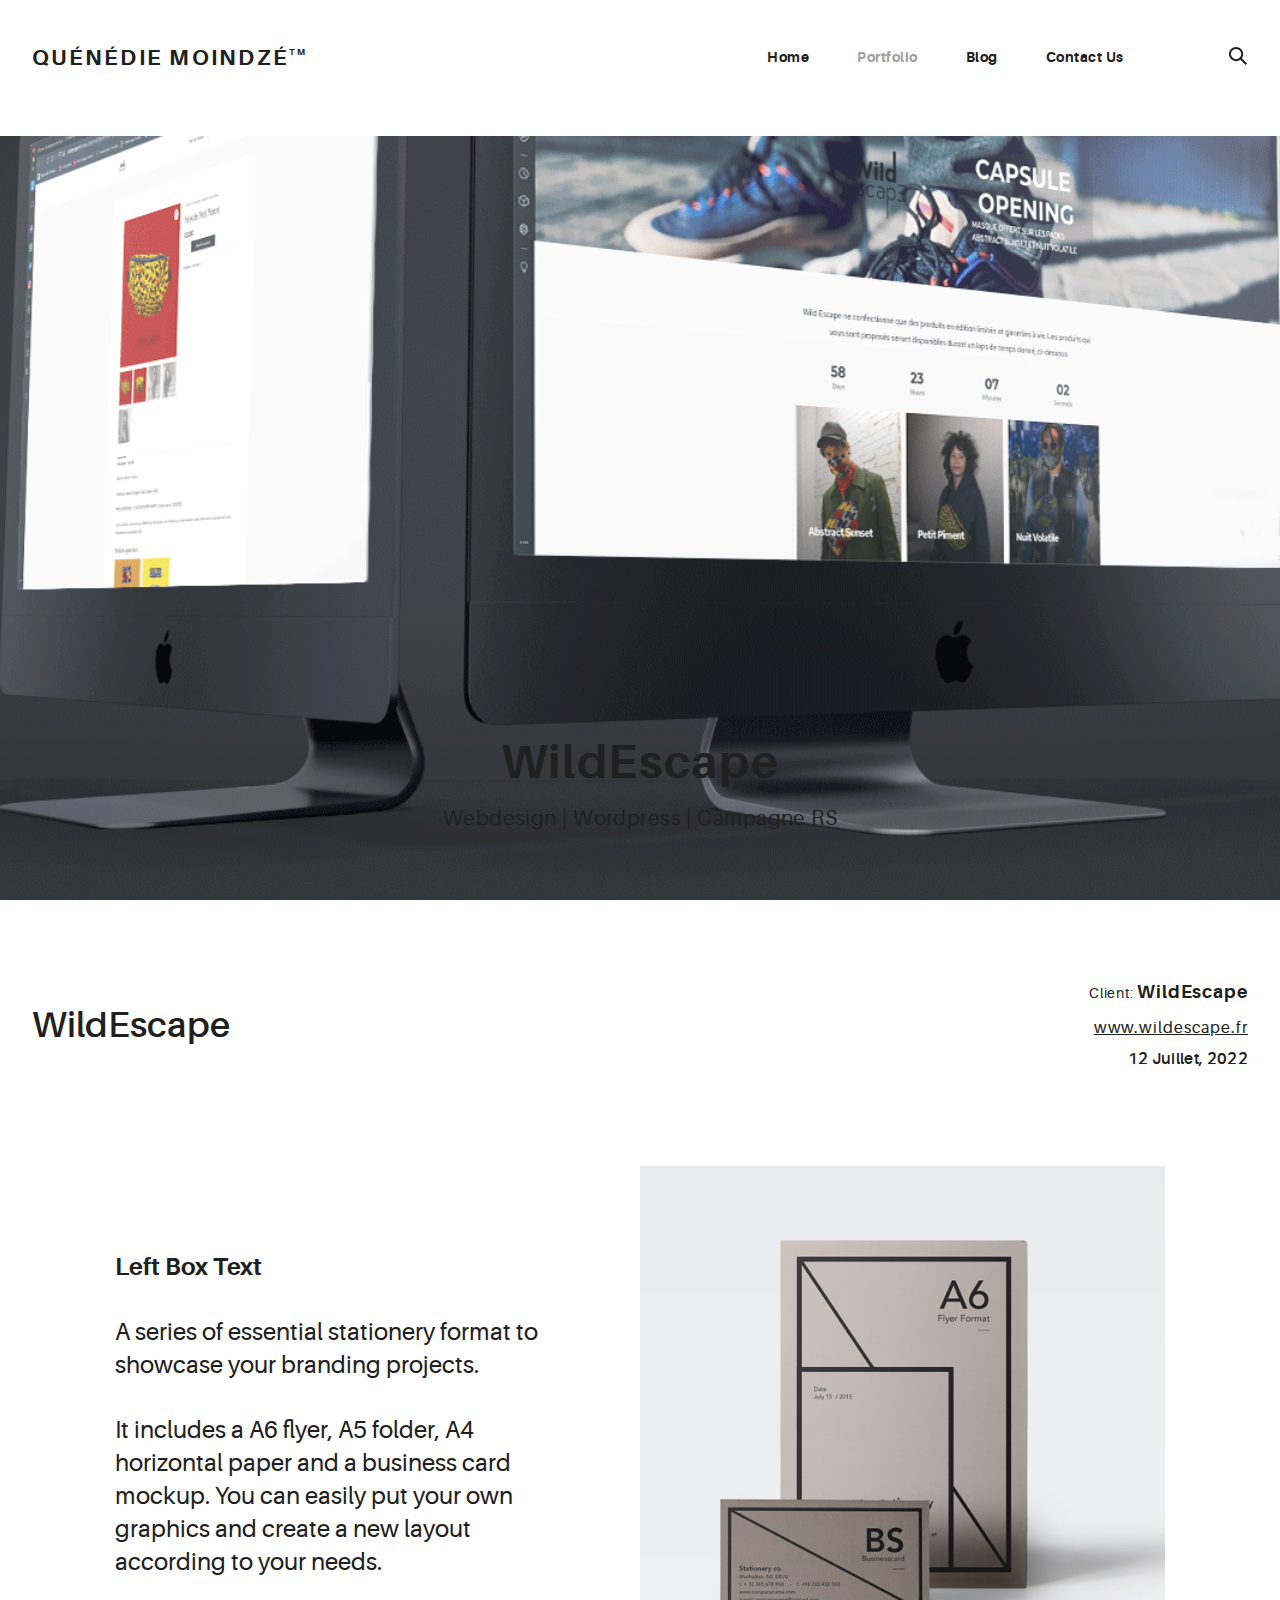
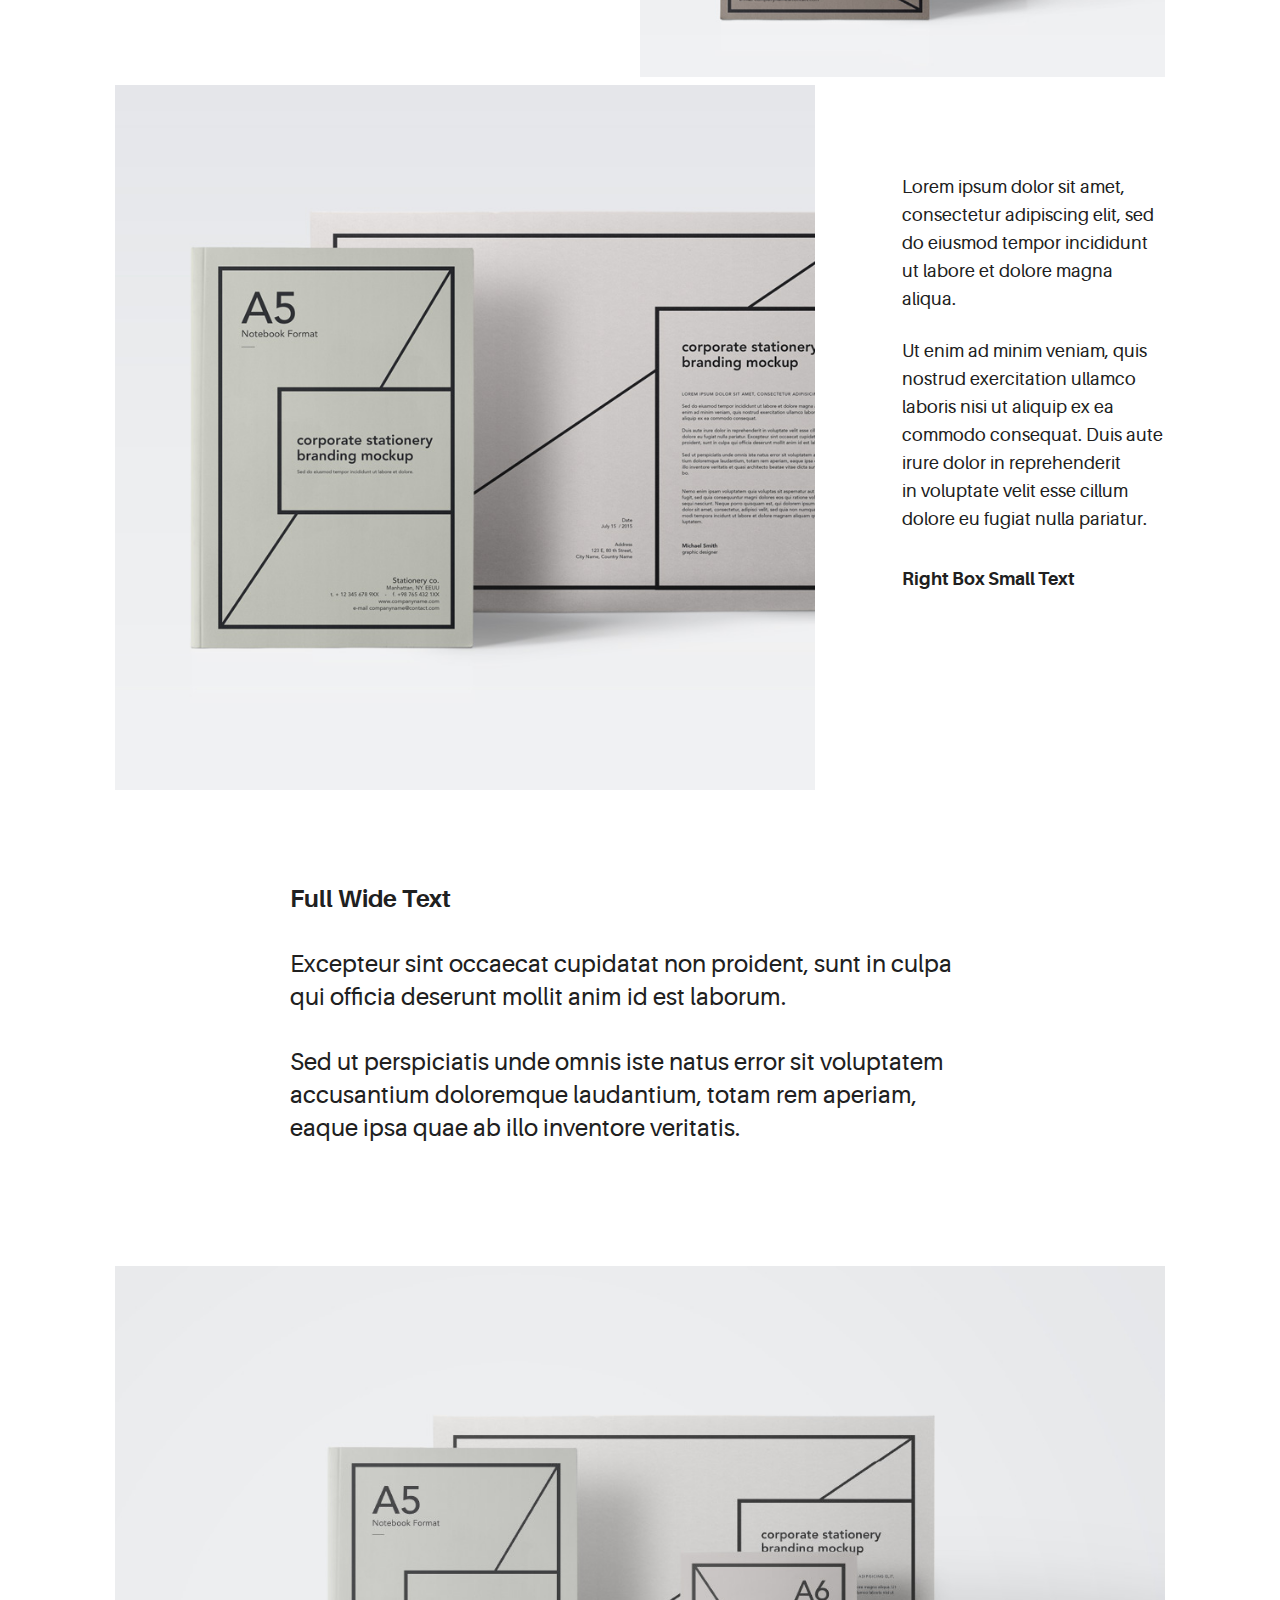
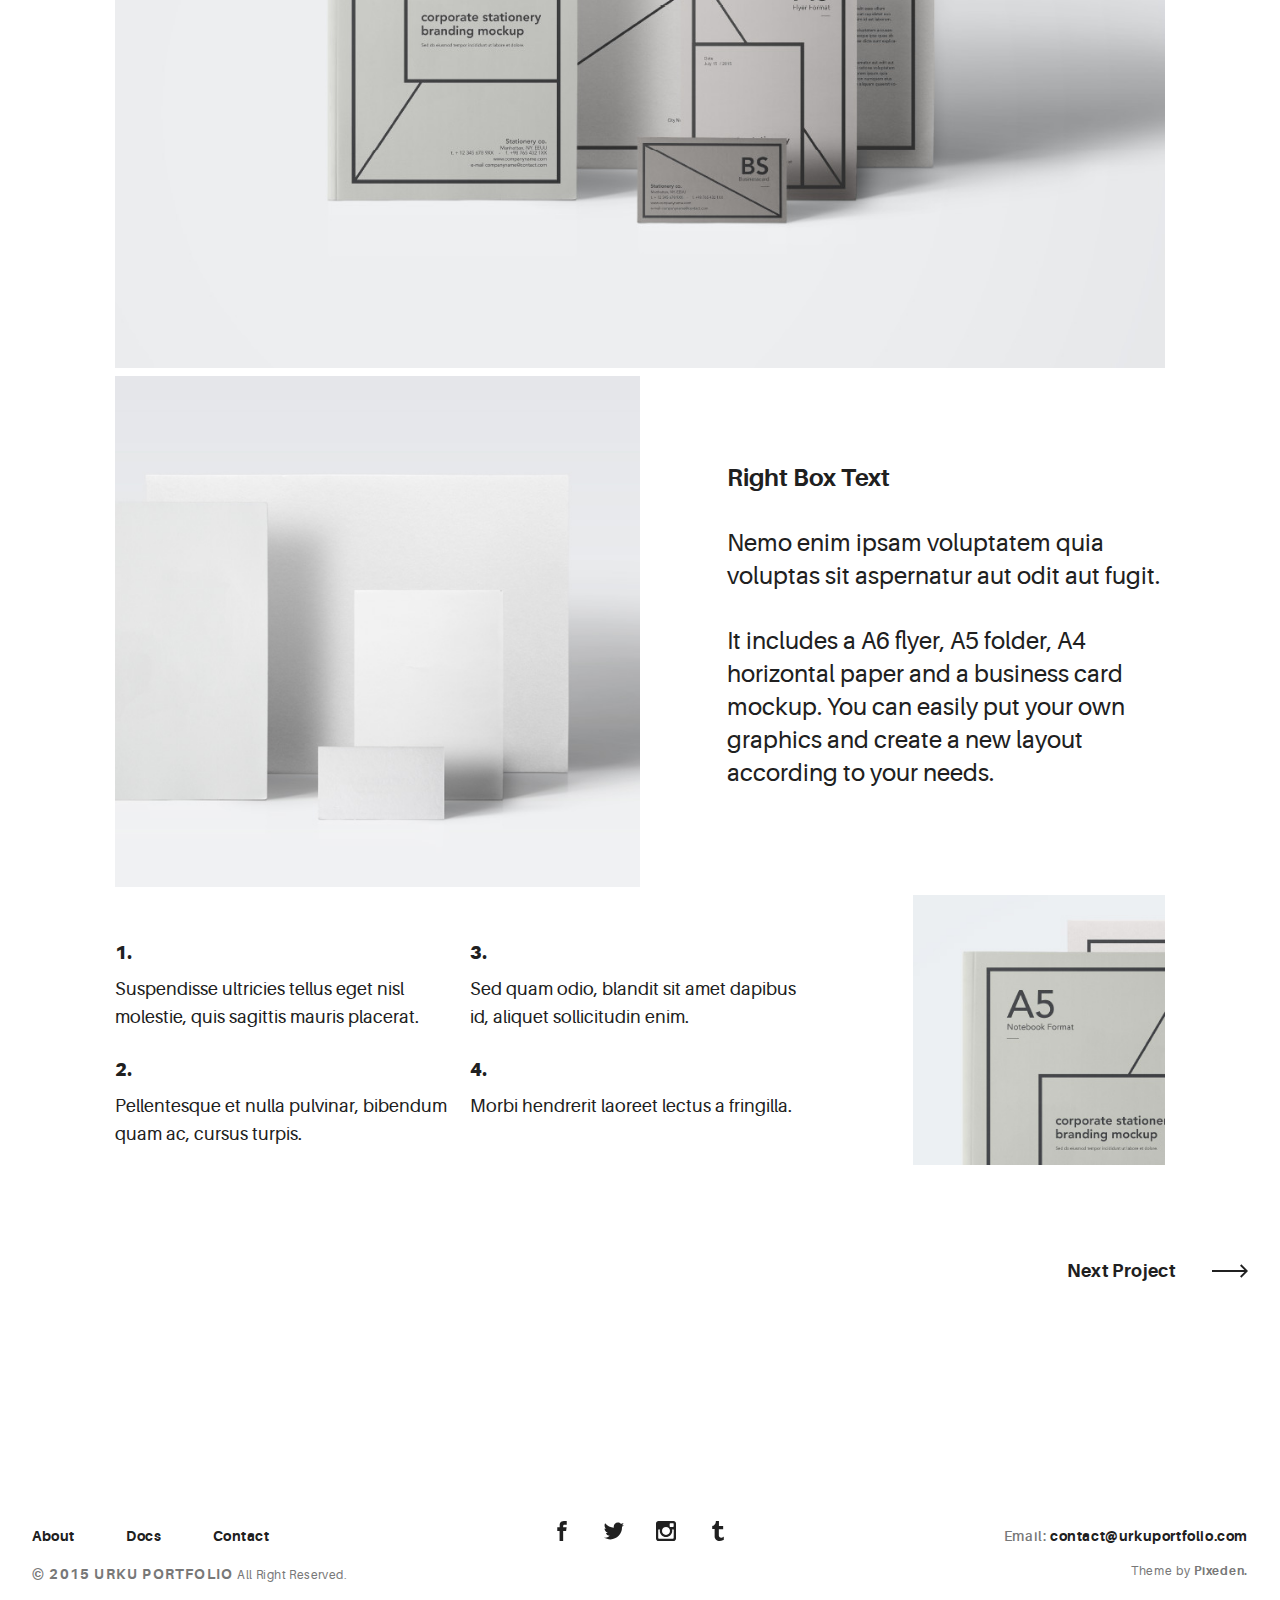
==== wildescape.html @ 0248b10b "chargement des premiers images" ====
<!DOCTYPE html>
<html lang="fr">
  <head>
    <meta name="viewport" content="width=device-width, initial-scale=1.0">
    <meta charset="UTF-8">
    <title>Quénédie Moindzé : Wildescape</title>
    <link rel="icon" type="image/svg+xml" href="assets/img/urku-ico.svg">
    <link rel="stylesheet" href="assets/css/aurora-pack.min.css">
    <link rel="stylesheet" href="assets/css/aurora-theme-base.min.css">
    <link rel="stylesheet" href="assets/css/urku.css">
  </head>
  <body class="top-fixed">
    <header class="ae-container-fluid ae-container-fluid--full rk-header ">
      <input type="checkbox" id="mobile-menu" class="rk-mobile-menu">
      <label for="mobile-menu">
        <svg>
          <use xlink:href="assets/img/symbols.svg#bar"></use>
        </svg>
        <svg>
          <use xlink:href="assets/img/symbols.svg#bar"></use>
        </svg>
        <svg>
          <use xlink:href="assets/img/symbols.svg#bar"></use>
        </svg>
      </label>
      <div class="ae-container-fluid rk-topbar">
        <h1 class="rk-logo"><a href="index.html">Quénédie Moindzé<sup>tm</sup></a></h1>
        <nav class="rk-navigation">
          <ul class="rk-menu">
            <li class="rk-menu__item"><a href="index.html" class="rk-menu__link">Home</a>
            </li>
            <li class="active rk-menu__item"><a href="portfolio.html" class="rk-menu__link">Portfolio</a>
            </li>
            <li class="rk-menu__item"><a href="blog.html" class="rk-menu__link">Blog</a>
            </li>
            <li class="rk-menu__item"><a href="contact.html" class="rk-menu__link">Contact Us</a>
            </li>
          </ul>
          <form class="rk-search">
            <input type="text" placeholder="Search" id="urku-search" class="rk-search-field">
            <label for="urku-search">
              <svg>
                <use xlink:href="assets/img/symbols.svg#icon-search"></use>
              </svg>
            </label>
          </form>
        </nav>
      </div>
    </header>
    <section class="ae-container-fluid ae-container-fluid--full">
      <header class="rk-portfolio-cover  item-inside-1">
        <div class="item-inside__meta">
          <h1 class="ae-u-bolder rk-portfolio-title ">WildEscape</h1>
          <p class="ae-theta rk-portfolio-category ">Webdesign  | Wordpress | Campagne RS</p>
        </div>
      </header>
      <div class="ae-container-fluid">
        <div class="ae-grid ae-grid--collapse rk-portfolio-info ">
          <div class="ae-grid__item item-lg-8 item-sm--center au-xs-ta-center au-lg-ta-left">
            <h2 class="rk-portfolio-inner-title ">WildEscape</h2>
          </div>
          <div class="ae-grid__item item-lg-4 au-xs-ta-center au-lg-ta-right rk-portfolio-details">
            <p class="rk-portfolio-inner-client "><span class="ae-lambda">Client: </span><span class="ae-u-bolder">WildEscape</span></p>
            <p class="au-underline rk-portfolio-inner-website "><a href="http://www.wildescape.fr" class="ae-kappa">www.wildescape.fr</a></p>
            <p class="ae-kappa ae-u-bold rk-portfolio-inner-date ">12 Juillet, 2022</p>
          </div>
        </div>
      </div>
      <div class="ae-container-fluid ae-container-fluid--inner rk-portfolio--inner">
        <div class="ae-grid ae-grid--collapse au-xs-ptp-1">
          <div class="ae-grid__item item-lg-5 au-lg-ptp-1">
            <h4 class="ae-u-bolder">Left Box Text</h4>
            <p class="ae-eta">A series of essential stationery format to showcase your branding projects. </p>
            <p class="ae-eta">It includes a A6 flyer, A5 folder, A4 horizontal paper and a business card mockup. You can easily put your own graphics and create a new layout according to your needs.</p>
          </div>
          <div class="ae-grid__item item-lg-6 item-lg--offset-1"><img src="assets/img/inner-1.jpg" alt="Urku Portfolio"></div>
        </div>
        <div class="ae-grid ae-grid--collapse">
          <div class="ae-grid__item item-lg-8"><img src="assets/img/inner-2.jpg" alt="Urku Portfolio"></div>
          <div class="ae-grid__item item-lg-3 item-lg--offset-1 au-lg-ptp-1">
            <p>Lorem ipsum dolor sit amet, consectetur adipiscing elit, sed do eiusmod tempor incididunt ut labore et dolore magna aliqua. </p>
            <p class="au-mb-3">Ut enim ad minim veniam, quis nostrud exercitation ullamco laboris nisi ut aliquip ex ea commodo consequat. Duis aute irure dolor in reprehenderit <br>in voluptate velit esse cillum dolore eu fugiat nulla pariatur. </p>
            <p class="ae-u-bolder">Right Box Small Text</p>
          </div>
        </div>
        <div class="ae-grid ae-grid--collapse au-xs-ptp-1 au-xs-pbp-1">
          <div class="ae-grid__item item-lg-8 item-lg--offset-2">
            <h4 class="ae-u-bolder">Full Wide Text</h4>
            <p class="ae-eta">Excepteur sint occaecat cupidatat non proident, sunt in culpa qui officia deserunt mollit anim id est laborum.</p>
            <p class="ae-eta">Sed ut perspiciatis unde omnis iste natus error sit voluptatem accusantium doloremque laudantium, totam rem aperiam, eaque ipsa quae ab illo inventore veritatis.</p>
          </div>
        </div>
        <div class="ae-grid ae-grid--collapse">
          <div class="ae-grid__item item-lg--auto"><img src="assets/img/project-1.jpg" alt="Urku Portfolio"></div>
        </div>
        <div class="ae-grid ae-grid--collapse">
          <div class="ae-grid__item item-lg-6"><img src="assets/img/inner-3.jpg" alt="Urku Portfolio"></div>
          <div class="ae-grid__item item-lg-5 item-lg--offset-1 au-lg-ptp-1">
            <h4 class="ae-u-bolder">Right Box Text</h4>
            <p class="ae-eta">Nemo enim ipsam voluptatem quia voluptas sit aspernatur aut odit aut fugit.</p>
            <p class="ae-eta">It includes a A6 flyer, A5 folder, A4 horizontal paper and a business card mockup. You can easily put your own graphics and create a new layout according to your needs.</p>
          </div>
        </div>
        <div class="ae-grid--alt test">
          <div class="ae-grid__item--alt item-sm--auto item-sm--offset-1 item-lg--offset-0 item-sm--end item-sm--bottom">
            <div class="ae-grid ae-grid--alt8 au-xs-ta-center au-sm-ta-left">
              <div class="ae-grid__item--alt8 item-lg-6"><span class="ae-u-boldest">1.</span>
                <p class="au-mt-1">Suspendisse ultricies tellus eget nisl molestie, quis sagittis mauris placerat.</p><span class="ae-u-boldest">2.</span>
                <p class="au-mt-1">Pellentesque et nulla pulvinar, bibendum quam ac, cursus turpis.</p>
              </div>
              <div class="ae-grid__item--alt8 item-lg-6"><span class="ae-u-boldest">3.</span>
                <p class="au-mt-1">Sed quam odio, blandit sit amet dapibus id, aliquet sollicitudin enim. </p><span class="ae-u-boldest">4.</span>
                <p class="au-mt-1">Morbi hendrerit laoreet lectus a fringilla.</p>
              </div>
            </div>
          </div>
          <div class="ae-grid__item--alt item-sm--auto item-lg-3 item-lg--offset-1 item-lg--end"><img src="assets/img/inner-4.jpg" alt="Urku Portfolio"></div>
        </div>
      </div>
      <div class="ae-container-fluid au-pt-4 au-pb-4">
        <div class="group-buttons"><a href="#0" class="au-mt-2 arrow-button arrow-button--right">Next Project<span class="arrow-cont">
              <svg>
                <use xlink:href="assets/img/symbols.svg#arrow"></use>
              </svg></span></a></div>
      </div>
    </section>
    <footer class="ae-container-fluid rk-footer ">
      <div class="ae-grid ae-grid--collapse">
        <div class="ae-grid__item item-lg-4 au-xs-ta-center au-lg-ta-left">
          <ul class="rk-menu rk-footer-menu">
            <li class="rk-menu__item"><a href="about.html" class="rk-menu__link">About</a>
            </li>
            <li class="rk-menu__item"><a href="documentation.html" class="rk-menu__link">Docs</a>
            </li>
            <li class="rk-menu__item"><a href="contact.html" class="rk-menu__link">Contact</a>
            </li>
          </ul>
          <p class="rk-footer__text rk-footer__copy "> <span class="ae-u-bold">© </span><span class="ae-u-bolder">2015 URKU PORTFOLIO </span>All Right Reserved.</p>
        </div>
        <div class="ae-grid__item item-lg-4 au-xs-ta-center"><a href="#0" class="rk-social-btn ">
            <svg>
              <use xlink:href="assets/img/symbols.svg#icon-facebook"></use>
            </svg></a><a href="#0" class="rk-social-btn ">
            <svg>
              <use xlink:href="assets/img/symbols.svg#icon-twitter"></use>
            </svg></a><a href="#0" class="rk-social-btn ">
            <svg>
              <use xlink:href="assets/img/symbols.svg#icon-pinterest"></use>
            </svg></a><a href="#0" class="rk-social-btn ">
            <svg>
              <use xlink:href="assets/img/symbols.svg#icon-tumblr"></use>
            </svg></a></div>
        <div class="ae-grid__item item-lg-4 au-xs-ta-center au-lg-ta-right">
          <p class="rk-footer__text rk-footer__contact "> <span class="ae-u-bold">Email: </span><span class="ae-u-bolder"> <a href="#0" class="rk-dark-color ">contact@urkuportfolio.com </a></span></p>
          <p class="rk-footer__text rk-footer__by">Theme by <a href="http://pixeden.com" class="ae-u-bolder">Pixeden.</a></p>
        </div>
      </div>
    </footer>
    <script src="assets/js/svg4everybody.min.js"></script>
    <script>svg4everybody();</script>
  </body>
</html>
---- assets/css/aurora-pack.min.css ----
.ae-container,.ae-container-fluid{margin-right:auto;margin-left:auto}hr,img{border:0}dfn,q,tfoot td{font-style:italic}pre,textarea{overflow:auto}td,textarea{vertical-align:top}.ae-container-fluid:after,.ae-container:after,.au-clearfix:after{clear:both}.au-xs-ta-left,caption,th{text-align:left}.ae-container-fluid:after,.ae-container-fluid:before,.ae-container:after,.ae-container:before{content:" ";display:table}html{box-sizing:border-box}*,:after,:before{box-sizing:inherit}.ae-container{padding-left:.25rem;padding-right:.25rem}@media (min-width:40em){.ae-container{max-width:40rem}}@media (min-width:52em){.ae-container{max-width:48.75rem}}@media (min-width:64em){.ae-container{max-width:62rem}}@media (min-width:75em){.ae-container{max-width:72.25rem}}@media (min-width:40em){.ae-container-fluid{max-width:88.88889em;width:95vw}.ae-container-fluid--inner{max-width:68.88889em;width:82vw}}.ae-container-fluid--full{max-width:100%;padding-left:0;padding-right:0;width:100%}@media (max-width:63.99em){.ae-container-fluid{padding-left:.25rem;padding-right:.25rem}}.ae-grid{display:-webkit-box;display:-webkit-flex;display:-ms-flexbox;display:flex;-webkit-flex-wrap:wrap;-ms-flex-wrap:wrap;flex-wrap:wrap;margin-left:-.25rem;margin-right:-.25rem}.ae-grid--alt{display:-webkit-box;display:-webkit-flex;display:-ms-flexbox;display:flex;-webkit-flex-wrap:wrap;-ms-flex-wrap:wrap;flex-wrap:wrap;margin-left:-.63832%;margin-right:-.63832%}@media (min-width:40em){.ae-grid--alt1{display:-webkit-box;display:-webkit-flex;display:-ms-flexbox;display:flex;-webkit-flex-wrap:wrap;-ms-flex-wrap:wrap;flex-wrap:wrap;margin-left:-7.65989%;margin-right:-7.65989%}.ae-grid--alt2,.ae-grid--alt3{display:-webkit-box;display:-webkit-flex;display:-ms-flexbox;-webkit-flex-wrap:wrap}.ae-grid--alt2{display:flex;-ms-flex-wrap:wrap;flex-wrap:wrap;margin-left:-3.82995%;margin-right:-3.82995%}.ae-grid--alt3{display:flex;-ms-flex-wrap:wrap;flex-wrap:wrap;margin-left:-2.5533%;margin-right:-2.5533%}.ae-grid--alt4,.ae-grid--alt5{display:-webkit-box;display:-webkit-flex;display:-ms-flexbox;-webkit-flex-wrap:wrap}.ae-grid--alt4{display:flex;-ms-flex-wrap:wrap;flex-wrap:wrap;margin-left:-1.91497%;margin-right:-1.91497%}.ae-grid--alt5{display:flex;-ms-flex-wrap:wrap;flex-wrap:wrap;margin-left:-1.53198%;margin-right:-1.53198%}.ae-grid--alt6,.ae-grid--alt7{display:-webkit-box;display:-webkit-flex;display:-ms-flexbox;-webkit-flex-wrap:wrap}.ae-grid--alt6{display:flex;-ms-flex-wrap:wrap;flex-wrap:wrap;margin-left:-1.27665%;margin-right:-1.27665%}.ae-grid--alt7{display:flex;-ms-flex-wrap:wrap;flex-wrap:wrap;margin-left:-1.09427%;margin-right:-1.09427%}.ae-grid--alt8,.ae-grid--alt9{display:-webkit-box;display:-webkit-flex;display:-ms-flexbox;-webkit-flex-wrap:wrap}.ae-grid--alt8{display:flex;-ms-flex-wrap:wrap;flex-wrap:wrap;margin-left:-.95749%;margin-right:-.95749%}.ae-grid--alt9{display:flex;-ms-flex-wrap:wrap;flex-wrap:wrap;margin-left:-.8511%;margin-right:-.8511%}.ae-grid--alt10{display:-webkit-box;display:-webkit-flex;display:-ms-flexbox;display:flex;-webkit-flex-wrap:wrap;-ms-flex-wrap:wrap;flex-wrap:wrap;margin-left:-.76599%;margin-right:-.76599%}}.ae-grid__item--alt{-webkit-box-flex:0;-webkit-flex:0 0 100%;-ms-flex:0 0 100%;flex:0 0 100%;min-height:1px;padding-left:.63832%;padding-right:.63832%;position:relative}@media (min-width:40em){.ae-grid__item--alt1{-webkit-box-flex:0;-webkit-flex:0 0 100%;-ms-flex:0 0 100%;flex:0 0 100%;min-height:1px;padding-left:7.65989%;padding-right:7.65989%;position:relative}.ae-grid__item--alt2{-webkit-box-flex:0;-webkit-flex:0 0 100%;-ms-flex:0 0 100%;flex:0 0 100%;min-height:1px;padding-left:3.82995%;padding-right:3.82995%;position:relative}.ae-grid__item--alt3{-webkit-box-flex:0;-webkit-flex:0 0 100%;-ms-flex:0 0 100%;flex:0 0 100%;min-height:1px;padding-left:2.5533%;padding-right:2.5533%;position:relative}.ae-grid__item--alt4,.ae-grid__item--alt5{-webkit-box-flex:0;min-height:1px;position:relative}.ae-grid__item--alt4{-webkit-flex:0 0 100%;-ms-flex:0 0 100%;flex:0 0 100%;padding-left:1.91497%;padding-right:1.91497%}.ae-grid__item--alt5{-webkit-flex:0 0 100%;-ms-flex:0 0 100%;flex:0 0 100%;padding-left:1.53198%;padding-right:1.53198%}.ae-grid__item--alt6{-webkit-box-flex:0;-webkit-flex:0 0 100%;-ms-flex:0 0 100%;flex:0 0 100%;min-height:1px;padding-left:1.27665%;padding-right:1.27665%;position:relative}.ae-grid__item--alt7{-webkit-box-flex:0;-webkit-flex:0 0 100%;-ms-flex:0 0 100%;flex:0 0 100%;min-height:1px;padding-left:1.09427%;padding-right:1.09427%;position:relative}.ae-grid__item--alt8,.ae-grid__item--alt9{-webkit-box-flex:0;min-height:1px;position:relative}.ae-grid__item--alt8{-webkit-flex:0 0 100%;-ms-flex:0 0 100%;flex:0 0 100%;padding-left:.95749%;padding-right:.95749%}.ae-grid__item--alt9{-webkit-flex:0 0 100%;-ms-flex:0 0 100%;flex:0 0 100%;padding-left:.8511%;padding-right:.8511%}.ae-grid__item--alt10{-webkit-box-flex:0;-webkit-flex:0 0 100%;-ms-flex:0 0 100%;flex:0 0 100%;min-height:1px;padding-left:.76599%;padding-right:.76599%;position:relative}}.ae-grid__item{-webkit-box-flex:0;-webkit-flex:0 0 100%;-ms-flex:0 0 100%;flex:0 0 100%;min-height:1px;padding-left:.25rem;padding-right:.25rem;position:relative;max-width:100%}.ae-grid--collapse>.ae-grid__item,.ae-grid--deepcollapse .ae-grid__item,.ae-grid__item--collapse{padding-left:0;padding-right:0}.item-xs--auto{-webkit-box-flex:1;-webkit-flex:1;-ms-flex:1;flex:1}.item-xs-1{-webkit-box-flex:0;-webkit-flex:0 0 8.33333%;-ms-flex:0 0 8.33333%;flex:0 0 8.33333%;max-width:8.33333%}.item-xs-2{-webkit-box-flex:0;-webkit-flex:0 0 16.66667%;-ms-flex:0 0 16.66667%;flex:0 0 16.66667%;max-width:16.66667%}.item-xs-3{-webkit-box-flex:0;-webkit-flex:0 0 25%;-ms-flex:0 0 25%;flex:0 0 25%;max-width:25%}.item-xs-4{-webkit-box-flex:0;-webkit-flex:0 0 33.33333%;-ms-flex:0 0 33.33333%;flex:0 0 33.33333%;max-width:33.33333%}.item-xs-5{-webkit-box-flex:0;-webkit-flex:0 0 41.66667%;-ms-flex:0 0 41.66667%;flex:0 0 41.66667%;max-width:41.66667%}.item-xs-6{-webkit-box-flex:0;-webkit-flex:0 0 50%;-ms-flex:0 0 50%;flex:0 0 50%;max-width:50%}.item-xs-7{-webkit-box-flex:0;-webkit-flex:0 0 58.33333%;-ms-flex:0 0 58.33333%;flex:0 0 58.33333%;max-width:58.33333%}.item-xs-8{-webkit-box-flex:0;-webkit-flex:0 0 66.66667%;-ms-flex:0 0 66.66667%;flex:0 0 66.66667%;max-width:66.66667%}.item-xs-9{-webkit-box-flex:0;-webkit-flex:0 0 75%;-ms-flex:0 0 75%;flex:0 0 75%;max-width:75%}.item-xs-10{-webkit-box-flex:0;-webkit-flex:0 0 83.33333%;-ms-flex:0 0 83.33333%;flex:0 0 83.33333%;max-width:83.33333%}.item-xs-11{-webkit-box-flex:0;-webkit-flex:0 0 91.66667%;-ms-flex:0 0 91.66667%;flex:0 0 91.66667%;max-width:91.66667%}.item-xs-12{-webkit-box-flex:0;-webkit-flex:0 0 100%;-ms-flex:0 0 100%;flex:0 0 100%;max-width:100%}.item-xs--pull-0{left:auto;right:auto}.item-xs--pull-1{left:auto;right:8.33333%}.item-xs--pull-2{left:auto;right:16.66667%}.item-xs--pull-3{left:auto;right:25%}.item-xs--pull-4{left:auto;right:33.33333%}.item-xs--pull-5{left:auto;right:41.66667%}.item-xs--pull-6{left:auto;right:50%}.item-xs--pull-7{left:auto;right:58.33333%}.item-xs--pull-8{left:auto;right:66.66667%}.item-xs--pull-9{left:auto;right:75%}.item-xs--pull-10{left:auto;right:83.33333%}.item-xs--pull-11{left:auto;right:91.66667%}.item-xs--pull-12{left:auto;right:100%}.item-xs--push-0{left:auto;right:auto}.item-xs--push-1{left:8.33333%;right:auto}.item-xs--push-2{left:16.66667%;right:auto}.item-xs--push-3{left:25%;right:auto}.item-xs--push-4{left:33.33333%;right:auto}.item-xs--push-5{left:41.66667%;right:auto}.item-xs--push-6{left:50%;right:auto}.item-xs--push-7{left:58.33333%;right:auto}.item-xs--push-8{left:66.66667%;right:auto}.item-xs--push-9{left:75%;right:auto}.item-xs--push-10{left:83.33333%;right:auto}.item-xs--push-11{left:91.66667%;right:auto}.item-xs--push-12{left:100%;right:auto}.item-xs--offset-0{margin-left:0}.item-xs--offset-1{margin-left:8.33333%}.item-xs--offset-2{margin-left:16.66667%}.item-xs--offset-3{margin-left:25%}.item-xs--offset-4{margin-left:33.33333%}.item-xs--offset-5{margin-left:41.66667%}.item-xs--offset-6{margin-left:50%}.item-xs--offset-7{margin-left:58.33333%}.item-xs--offset-8{margin-left:66.66667%}.item-xs--offset-9{margin-left:75%}.item-xs--offset-10{margin-left:83.33333%}.item-xs--offset-11{margin-left:91.66667%}.item-xs--offset-12{margin-left:100%}.item-xs--top{-webkit-align-self:flex-start;-ms-flex-item-align:start;align-self:flex-start}.item-xs--center{-webkit-align-self:center;-ms-flex-item-align:center;align-self:center}.item-xs--bottom{-webkit-align-self:flex-end;-ms-flex-item-align:end;align-self:flex-end}.items-xs--top{-webkit-box-align:start;-webkit-align-items:flex-start;-ms-flex-align:start;align-items:flex-start}.items-xs--center{-webkit-box-align:center;-webkit-align-items:center;-ms-flex-align:center;align-items:center}.items-xs--bottom{-webkit-box-align:end;-webkit-align-items:flex-end;-ms-flex-align:end;align-items:flex-end}.item-xs--start{-webkit-box-ordinal-group:0;-webkit-order:-1;-ms-flex-order:-1;order:-1}.item-xs--end{-webkit-box-ordinal-group:14;-webkit-order:13;-ms-flex-order:13;order:13}.item-xs--order-1{-webkit-box-ordinal-group:2;-webkit-order:1;-ms-flex-order:1;order:1}.item-xs--order-2{-webkit-box-ordinal-group:3;-webkit-order:2;-ms-flex-order:2;order:2}.item-xs--order-3{-webkit-box-ordinal-group:4;-webkit-order:3;-ms-flex-order:3;order:3}.item-xs--order-4{-webkit-box-ordinal-group:5;-webkit-order:4;-ms-flex-order:4;order:4}.item-xs--order-5{-webkit-box-ordinal-group:6;-webkit-order:5;-ms-flex-order:5;order:5}.item-xs--order-6{-webkit-box-ordinal-group:7;-webkit-order:6;-ms-flex-order:6;order:6}.item-xs--order-7{-webkit-box-ordinal-group:8;-webkit-order:7;-ms-flex-order:7;order:7}.item-xs--order-8{-webkit-box-ordinal-group:9;-webkit-order:8;-ms-flex-order:8;order:8}.item-xs--order-9{-webkit-box-ordinal-group:10;-webkit-order:9;-ms-flex-order:9;order:9}.item-xs--order-10{-webkit-box-ordinal-group:11;-webkit-order:10;-ms-flex-order:10;order:10}.item-xs--order-11{-webkit-box-ordinal-group:12;-webkit-order:11;-ms-flex-order:11;order:11}.item-xs--order-12{-webkit-box-ordinal-group:13;-webkit-order:12;-ms-flex-order:12;order:12}@media (min-width:40em){.item-sm--auto{-webkit-box-flex:1;-webkit-flex:1;-ms-flex:1;flex:1}.item-sm-1{-webkit-box-flex:0;-webkit-flex:0 0 8.33333%;-ms-flex:0 0 8.33333%;flex:0 0 8.33333%;max-width:8.33333%}.item-sm-2{-webkit-box-flex:0;-webkit-flex:0 0 16.66667%;-ms-flex:0 0 16.66667%;flex:0 0 16.66667%;max-width:16.66667%}.item-sm-3{-webkit-box-flex:0;-webkit-flex:0 0 25%;-ms-flex:0 0 25%;flex:0 0 25%;max-width:25%}.item-sm-4{-webkit-box-flex:0;-webkit-flex:0 0 33.33333%;-ms-flex:0 0 33.33333%;flex:0 0 33.33333%;max-width:33.33333%}.item-sm-5{-webkit-box-flex:0;-webkit-flex:0 0 41.66667%;-ms-flex:0 0 41.66667%;flex:0 0 41.66667%;max-width:41.66667%}.item-sm-6{-webkit-box-flex:0;-webkit-flex:0 0 50%;-ms-flex:0 0 50%;flex:0 0 50%;max-width:50%}.item-sm-7{-webkit-box-flex:0;-webkit-flex:0 0 58.33333%;-ms-flex:0 0 58.33333%;flex:0 0 58.33333%;max-width:58.33333%}.item-sm-8{-webkit-box-flex:0;-webkit-flex:0 0 66.66667%;-ms-flex:0 0 66.66667%;flex:0 0 66.66667%;max-width:66.66667%}.item-sm-9{-webkit-box-flex:0;-webkit-flex:0 0 75%;-ms-flex:0 0 75%;flex:0 0 75%;max-width:75%}.item-sm-10{-webkit-box-flex:0;-webkit-flex:0 0 83.33333%;-ms-flex:0 0 83.33333%;flex:0 0 83.33333%;max-width:83.33333%}.item-sm-11{-webkit-box-flex:0;-webkit-flex:0 0 91.66667%;-ms-flex:0 0 91.66667%;flex:0 0 91.66667%;max-width:91.66667%}.item-sm-12{-webkit-box-flex:0;-webkit-flex:0 0 100%;-ms-flex:0 0 100%;flex:0 0 100%;max-width:100%}.item-sm--pull-0{left:auto;right:auto}.item-sm--pull-1{left:auto;right:8.33333%}.item-sm--pull-2{left:auto;right:16.66667%}.item-sm--pull-3{left:auto;right:25%}.item-sm--pull-4{left:auto;right:33.33333%}.item-sm--pull-5{left:auto;right:41.66667%}.item-sm--pull-6{left:auto;right:50%}.item-sm--pull-7{left:auto;right:58.33333%}.item-sm--pull-8{left:auto;right:66.66667%}.item-sm--pull-9{left:auto;right:75%}.item-sm--pull-10{left:auto;right:83.33333%}.item-sm--pull-11{left:auto;right:91.66667%}.item-sm--pull-12{left:auto;right:100%}.item-sm--push-0{left:auto;right:auto}.item-sm--push-1{left:8.33333%;right:auto}.item-sm--push-2{left:16.66667%;right:auto}.item-sm--push-3{left:25%;right:auto}.item-sm--push-4{left:33.33333%;right:auto}.item-sm--push-5{left:41.66667%;right:auto}.item-sm--push-6{left:50%;right:auto}.item-sm--push-7{left:58.33333%;right:auto}.item-sm--push-8{left:66.66667%;right:auto}.item-sm--push-9{left:75%;right:auto}.item-sm--push-10{left:83.33333%;right:auto}.item-sm--push-11{left:91.66667%;right:auto}.item-sm--push-12{left:100%;right:auto}.item-sm--offset-0{margin-left:0}.item-sm--offset-1{margin-left:8.33333%}.item-sm--offset-2{margin-left:16.66667%}.item-sm--offset-3{margin-left:25%}.item-sm--offset-4{margin-left:33.33333%}.item-sm--offset-5{margin-left:41.66667%}.item-sm--offset-6{margin-left:50%}.item-sm--offset-7{margin-left:58.33333%}.item-sm--offset-8{margin-left:66.66667%}.item-sm--offset-9{margin-left:75%}.item-sm--offset-10{margin-left:83.33333%}.item-sm--offset-11{margin-left:91.66667%}.item-sm--offset-12{margin-left:100%}.item-sm--top{-webkit-align-self:flex-start;-ms-flex-item-align:start;align-self:flex-start}.item-sm--center{-webkit-align-self:center;-ms-flex-item-align:center;align-self:center}.item-sm--bottom{-webkit-align-self:flex-end;-ms-flex-item-align:end;align-self:flex-end}.items-sm--top{-webkit-box-align:start;-webkit-align-items:flex-start;-ms-flex-align:start;align-items:flex-start}.items-sm--center{-webkit-box-align:center;-webkit-align-items:center;-ms-flex-align:center;align-items:center}.items-sm--bottom{-webkit-box-align:end;-webkit-align-items:flex-end;-ms-flex-align:end;align-items:flex-end}.item-sm--start{-webkit-box-ordinal-group:0;-webkit-order:-1;-ms-flex-order:-1;order:-1}.item-sm--end{-webkit-box-ordinal-group:14;-webkit-order:13;-ms-flex-order:13;order:13}.item-sm--order-1{-webkit-box-ordinal-group:2;-webkit-order:1;-ms-flex-order:1;order:1}.item-sm--order-2{-webkit-box-ordinal-group:3;-webkit-order:2;-ms-flex-order:2;order:2}.item-sm--order-3{-webkit-box-ordinal-group:4;-webkit-order:3;-ms-flex-order:3;order:3}.item-sm--order-4{-webkit-box-ordinal-group:5;-webkit-order:4;-ms-flex-order:4;order:4}.item-sm--order-5{-webkit-box-ordinal-group:6;-webkit-order:5;-ms-flex-order:5;order:5}.item-sm--order-6{-webkit-box-ordinal-group:7;-webkit-order:6;-ms-flex-order:6;order:6}.item-sm--order-7{-webkit-box-ordinal-group:8;-webkit-order:7;-ms-flex-order:7;order:7}.item-sm--order-8{-webkit-box-ordinal-group:9;-webkit-order:8;-ms-flex-order:8;order:8}.item-sm--order-9{-webkit-box-ordinal-group:10;-webkit-order:9;-ms-flex-order:9;order:9}.item-sm--order-10{-webkit-box-ordinal-group:11;-webkit-order:10;-ms-flex-order:10;order:10}.item-sm--order-11{-webkit-box-ordinal-group:12;-webkit-order:11;-ms-flex-order:11;order:11}.item-sm--order-12{-webkit-box-ordinal-group:13;-webkit-order:12;-ms-flex-order:12;order:12}}@media (min-width:52em){.item-md--auto{-webkit-box-flex:1;-webkit-flex:1;-ms-flex:1;flex:1}.item-md-1{-webkit-box-flex:0;-webkit-flex:0 0 8.33333%;-ms-flex:0 0 8.33333%;flex:0 0 8.33333%;max-width:8.33333%}.item-md-2{-webkit-box-flex:0;-webkit-flex:0 0 16.66667%;-ms-flex:0 0 16.66667%;flex:0 0 16.66667%;max-width:16.66667%}.item-md-3{-webkit-box-flex:0;-webkit-flex:0 0 25%;-ms-flex:0 0 25%;flex:0 0 25%;max-width:25%}.item-md-4{-webkit-box-flex:0;-webkit-flex:0 0 33.33333%;-ms-flex:0 0 33.33333%;flex:0 0 33.33333%;max-width:33.33333%}.item-md-5{-webkit-box-flex:0;-webkit-flex:0 0 41.66667%;-ms-flex:0 0 41.66667%;flex:0 0 41.66667%;max-width:41.66667%}.item-md-6{-webkit-box-flex:0;-webkit-flex:0 0 50%;-ms-flex:0 0 50%;flex:0 0 50%;max-width:50%}.item-md-7{-webkit-box-flex:0;-webkit-flex:0 0 58.33333%;-ms-flex:0 0 58.33333%;flex:0 0 58.33333%;max-width:58.33333%}.item-md-8{-webkit-box-flex:0;-webkit-flex:0 0 66.66667%;-ms-flex:0 0 66.66667%;flex:0 0 66.66667%;max-width:66.66667%}.item-md-9{-webkit-box-flex:0;-webkit-flex:0 0 75%;-ms-flex:0 0 75%;flex:0 0 75%;max-width:75%}.item-md-10{-webkit-box-flex:0;-webkit-flex:0 0 83.33333%;-ms-flex:0 0 83.33333%;flex:0 0 83.33333%;max-width:83.33333%}.item-md-11{-webkit-box-flex:0;-webkit-flex:0 0 91.66667%;-ms-flex:0 0 91.66667%;flex:0 0 91.66667%;max-width:91.66667%}.item-md-12{-webkit-box-flex:0;-webkit-flex:0 0 100%;-ms-flex:0 0 100%;flex:0 0 100%;max-width:100%}.item-md--pull-0{left:auto;right:auto}.item-md--pull-1{left:auto;right:8.33333%}.item-md--pull-2{left:auto;right:16.66667%}.item-md--pull-3{left:auto;right:25%}.item-md--pull-4{left:auto;right:33.33333%}.item-md--pull-5{left:auto;right:41.66667%}.item-md--pull-6{left:auto;right:50%}.item-md--pull-7{left:auto;right:58.33333%}.item-md--pull-8{left:auto;right:66.66667%}.item-md--pull-9{left:auto;right:75%}.item-md--pull-10{left:auto;right:83.33333%}.item-md--pull-11{left:auto;right:91.66667%}.item-md--pull-12{left:auto;right:100%}.item-md--push-0{left:auto;right:auto}.item-md--push-1{left:8.33333%;right:auto}.item-md--push-2{left:16.66667%;right:auto}.item-md--push-3{left:25%;right:auto}.item-md--push-4{left:33.33333%;right:auto}.item-md--push-5{left:41.66667%;right:auto}.item-md--push-6{left:50%;right:auto}.item-md--push-7{left:58.33333%;right:auto}.item-md--push-8{left:66.66667%;right:auto}.item-md--push-9{left:75%;right:auto}.item-md--push-10{left:83.33333%;right:auto}.item-md--push-11{left:91.66667%;right:auto}.item-md--push-12{left:100%;right:auto}.item-md--offset-0{margin-left:0}.item-md--offset-1{margin-left:8.33333%}.item-md--offset-2{margin-left:16.66667%}.item-md--offset-3{margin-left:25%}.item-md--offset-4{margin-left:33.33333%}.item-md--offset-5{margin-left:41.66667%}.item-md--offset-6{margin-left:50%}.item-md--offset-7{margin-left:58.33333%}.item-md--offset-8{margin-left:66.66667%}.item-md--offset-9{margin-left:75%}.item-md--offset-10{margin-left:83.33333%}.item-md--offset-11{margin-left:91.66667%}.item-md--offset-12{margin-left:100%}.item-md--top{-webkit-align-self:flex-start;-ms-flex-item-align:start;align-self:flex-start}.item-md--center{-webkit-align-self:center;-ms-flex-item-align:center;align-self:center}.item-md--bottom{-webkit-align-self:flex-end;-ms-flex-item-align:end;align-self:flex-end}.items-md--top{-webkit-box-align:start;-webkit-align-items:flex-start;-ms-flex-align:start;align-items:flex-start}.items-md--center{-webkit-box-align:center;-webkit-align-items:center;-ms-flex-align:center;align-items:center}.items-md--bottom{-webkit-box-align:end;-webkit-align-items:flex-end;-ms-flex-align:end;align-items:flex-end}.item-md--start{-webkit-box-ordinal-group:0;-webkit-order:-1;-ms-flex-order:-1;order:-1}.item-md--end{-webkit-box-ordinal-group:14;-webkit-order:13;-ms-flex-order:13;order:13}.item-md--order-1{-webkit-box-ordinal-group:2;-webkit-order:1;-ms-flex-order:1;order:1}.item-md--order-2{-webkit-box-ordinal-group:3;-webkit-order:2;-ms-flex-order:2;order:2}.item-md--order-3{-webkit-box-ordinal-group:4;-webkit-order:3;-ms-flex-order:3;order:3}.item-md--order-4{-webkit-box-ordinal-group:5;-webkit-order:4;-ms-flex-order:4;order:4}.item-md--order-5{-webkit-box-ordinal-group:6;-webkit-order:5;-ms-flex-order:5;order:5}.item-md--order-6{-webkit-box-ordinal-group:7;-webkit-order:6;-ms-flex-order:6;order:6}.item-md--order-7{-webkit-box-ordinal-group:8;-webkit-order:7;-ms-flex-order:7;order:7}.item-md--order-8{-webkit-box-ordinal-group:9;-webkit-order:8;-ms-flex-order:8;order:8}.item-md--order-9{-webkit-box-ordinal-group:10;-webkit-order:9;-ms-flex-order:9;order:9}.item-md--order-10{-webkit-box-ordinal-group:11;-webkit-order:10;-ms-flex-order:10;order:10}.item-md--order-11{-webkit-box-ordinal-group:12;-webkit-order:11;-ms-flex-order:11;order:11}.item-md--order-12{-webkit-box-ordinal-group:13;-webkit-order:12;-ms-flex-order:12;order:12}}@media (min-width:64em){.item-lg--auto{-webkit-box-flex:1;-webkit-flex:1;-ms-flex:1;flex:1}.item-lg-1{-webkit-box-flex:0;-webkit-flex:0 0 8.33333%;-ms-flex:0 0 8.33333%;flex:0 0 8.33333%;max-width:8.33333%}.item-lg-2{-webkit-box-flex:0;-webkit-flex:0 0 16.66667%;-ms-flex:0 0 16.66667%;flex:0 0 16.66667%;max-width:16.66667%}.item-lg-3{-webkit-box-flex:0;-webkit-flex:0 0 25%;-ms-flex:0 0 25%;flex:0 0 25%;max-width:25%}.item-lg-4{-webkit-box-flex:0;-webkit-flex:0 0 33.33333%;-ms-flex:0 0 33.33333%;flex:0 0 33.33333%;max-width:33.33333%}.item-lg-5{-webkit-box-flex:0;-webkit-flex:0 0 41.66667%;-ms-flex:0 0 41.66667%;flex:0 0 41.66667%;max-width:41.66667%}.item-lg-6{-webkit-box-flex:0;-webkit-flex:0 0 50%;-ms-flex:0 0 50%;flex:0 0 50%;max-width:50%}.item-lg-7{-webkit-box-flex:0;-webkit-flex:0 0 58.33333%;-ms-flex:0 0 58.33333%;flex:0 0 58.33333%;max-width:58.33333%}.item-lg-8{-webkit-box-flex:0;-webkit-flex:0 0 66.66667%;-ms-flex:0 0 66.66667%;flex:0 0 66.66667%;max-width:66.66667%}.item-lg-9{-webkit-box-flex:0;-webkit-flex:0 0 75%;-ms-flex:0 0 75%;flex:0 0 75%;max-width:75%}.item-lg-10{-webkit-box-flex:0;-webkit-flex:0 0 83.33333%;-ms-flex:0 0 83.33333%;flex:0 0 83.33333%;max-width:83.33333%}.item-lg-11{-webkit-box-flex:0;-webkit-flex:0 0 91.66667%;-ms-flex:0 0 91.66667%;flex:0 0 91.66667%;max-width:91.66667%}.item-lg-12{-webkit-box-flex:0;-webkit-flex:0 0 100%;-ms-flex:0 0 100%;flex:0 0 100%;max-width:100%}.item-lg--pull-0{left:auto;right:auto}.item-lg--pull-1{left:auto;right:8.33333%}.item-lg--pull-2{left:auto;right:16.66667%}.item-lg--pull-3{left:auto;right:25%}.item-lg--pull-4{left:auto;right:33.33333%}.item-lg--pull-5{left:auto;right:41.66667%}.item-lg--pull-6{left:auto;right:50%}.item-lg--pull-7{left:auto;right:58.33333%}.item-lg--pull-8{left:auto;right:66.66667%}.item-lg--pull-9{left:auto;right:75%}.item-lg--pull-10{left:auto;right:83.33333%}.item-lg--pull-11{left:auto;right:91.66667%}.item-lg--pull-12{left:auto;right:100%}.item-lg--push-0{left:auto;right:auto}.item-lg--push-1{left:8.33333%;right:auto}.item-lg--push-2{left:16.66667%;right:auto}.item-lg--push-3{left:25%;right:auto}.item-lg--push-4{left:33.33333%;right:auto}.item-lg--push-5{left:41.66667%;right:auto}.item-lg--push-6{left:50%;right:auto}.item-lg--push-7{left:58.33333%;right:auto}.item-lg--push-8{left:66.66667%;right:auto}.item-lg--push-9{left:75%;right:auto}.item-lg--push-10{left:83.33333%;right:auto}.item-lg--push-11{left:91.66667%;right:auto}.item-lg--push-12{left:100%;right:auto}.item-lg--offset-0{margin-left:0}.item-lg--offset-1{margin-left:8.33333%}.item-lg--offset-2{margin-left:16.66667%}.item-lg--offset-3{margin-left:25%}.item-lg--offset-4{margin-left:33.33333%}.item-lg--offset-5{margin-left:41.66667%}.item-lg--offset-6{margin-left:50%}.item-lg--offset-7{margin-left:58.33333%}.item-lg--offset-8{margin-left:66.66667%}.item-lg--offset-9{margin-left:75%}.item-lg--offset-10{margin-left:83.33333%}.item-lg--offset-11{margin-left:91.66667%}.item-lg--offset-12{margin-left:100%}.item-lg--top{-webkit-align-self:flex-start;-ms-flex-item-align:start;align-self:flex-start}.item-lg--center{-webkit-align-self:center;-ms-flex-item-align:center;align-self:center}.item-lg--bottom{-webkit-align-self:flex-end;-ms-flex-item-align:end;align-self:flex-end}.items-lg--top{-webkit-box-align:start;-webkit-align-items:flex-start;-ms-flex-align:start;align-items:flex-start}.items-lg--center{-webkit-box-align:center;-webkit-align-items:center;-ms-flex-align:center;align-items:center}.items-lg--bottom{-webkit-box-align:end;-webkit-align-items:flex-end;-ms-flex-align:end;align-items:flex-end}.item-lg--start{-webkit-box-ordinal-group:0;-webkit-order:-1;-ms-flex-order:-1;order:-1}.item-lg--end{-webkit-box-ordinal-group:14;-webkit-order:13;-ms-flex-order:13;order:13}.item-lg--order-1{-webkit-box-ordinal-group:2;-webkit-order:1;-ms-flex-order:1;order:1}.item-lg--order-2{-webkit-box-ordinal-group:3;-webkit-order:2;-ms-flex-order:2;order:2}.item-lg--order-3{-webkit-box-ordinal-group:4;-webkit-order:3;-ms-flex-order:3;order:3}.item-lg--order-4{-webkit-box-ordinal-group:5;-webkit-order:4;-ms-flex-order:4;order:4}.item-lg--order-5{-webkit-box-ordinal-group:6;-webkit-order:5;-ms-flex-order:5;order:5}.item-lg--order-6{-webkit-box-ordinal-group:7;-webkit-order:6;-ms-flex-order:6;order:6}.item-lg--order-7{-webkit-box-ordinal-group:8;-webkit-order:7;-ms-flex-order:7;order:7}.item-lg--order-8{-webkit-box-ordinal-group:9;-webkit-order:8;-ms-flex-order:8;order:8}.item-lg--order-9{-webkit-box-ordinal-group:10;-webkit-order:9;-ms-flex-order:9;order:9}.item-lg--order-10{-webkit-box-ordinal-group:11;-webkit-order:10;-ms-flex-order:10;order:10}.item-lg--order-11{-webkit-box-ordinal-group:12;-webkit-order:11;-ms-flex-order:11;order:11}.item-lg--order-12{-webkit-box-ordinal-group:13;-webkit-order:12;-ms-flex-order:12;order:12}}@media (min-width:75em){.item-xl--auto{-webkit-box-flex:1;-webkit-flex:1;-ms-flex:1;flex:1}.item-xl-1{-webkit-box-flex:0;-webkit-flex:0 0 8.33333%;-ms-flex:0 0 8.33333%;flex:0 0 8.33333%;max-width:8.33333%}.item-xl-2{-webkit-box-flex:0;-webkit-flex:0 0 16.66667%;-ms-flex:0 0 16.66667%;flex:0 0 16.66667%;max-width:16.66667%}.item-xl-3{-webkit-box-flex:0;-webkit-flex:0 0 25%;-ms-flex:0 0 25%;flex:0 0 25%;max-width:25%}.item-xl-4{-webkit-box-flex:0;-webkit-flex:0 0 33.33333%;-ms-flex:0 0 33.33333%;flex:0 0 33.33333%;max-width:33.33333%}.item-xl-5{-webkit-box-flex:0;-webkit-flex:0 0 41.66667%;-ms-flex:0 0 41.66667%;flex:0 0 41.66667%;max-width:41.66667%}.item-xl-6{-webkit-box-flex:0;-webkit-flex:0 0 50%;-ms-flex:0 0 50%;flex:0 0 50%;max-width:50%}.item-xl-7{-webkit-box-flex:0;-webkit-flex:0 0 58.33333%;-ms-flex:0 0 58.33333%;flex:0 0 58.33333%;max-width:58.33333%}.item-xl-8{-webkit-box-flex:0;-webkit-flex:0 0 66.66667%;-ms-flex:0 0 66.66667%;flex:0 0 66.66667%;max-width:66.66667%}.item-xl-9{-webkit-box-flex:0;-webkit-flex:0 0 75%;-ms-flex:0 0 75%;flex:0 0 75%;max-width:75%}.item-xl-10{-webkit-box-flex:0;-webkit-flex:0 0 83.33333%;-ms-flex:0 0 83.33333%;flex:0 0 83.33333%;max-width:83.33333%}.item-xl-11{-webkit-box-flex:0;-webkit-flex:0 0 91.66667%;-ms-flex:0 0 91.66667%;flex:0 0 91.66667%;max-width:91.66667%}.item-xl-12{-webkit-box-flex:0;-webkit-flex:0 0 100%;-ms-flex:0 0 100%;flex:0 0 100%;max-width:100%}.item-xl--pull-0{left:auto;right:auto}.item-xl--pull-1{left:auto;right:8.33333%}.item-xl--pull-2{left:auto;right:16.66667%}.item-xl--pull-3{left:auto;right:25%}.item-xl--pull-4{left:auto;right:33.33333%}.item-xl--pull-5{left:auto;right:41.66667%}.item-xl--pull-6{left:auto;right:50%}.item-xl--pull-7{left:auto;right:58.33333%}.item-xl--pull-8{left:auto;right:66.66667%}.item-xl--pull-9{left:auto;right:75%}.item-xl--pull-10{left:auto;right:83.33333%}.item-xl--pull-11{left:auto;right:91.66667%}.item-xl--pull-12{left:auto;right:100%}.item-xl--push-0{left:auto;right:auto}.item-xl--push-1{left:8.33333%;right:auto}.item-xl--push-2{left:16.66667%;right:auto}.item-xl--push-3{left:25%;right:auto}.item-xl--push-4{left:33.33333%;right:auto}.item-xl--push-5{left:41.66667%;right:auto}.item-xl--push-6{left:50%;right:auto}.item-xl--push-7{left:58.33333%;right:auto}.item-xl--push-8{left:66.66667%;right:auto}.item-xl--push-9{left:75%;right:auto}.item-xl--push-10{left:83.33333%;right:auto}.item-xl--push-11{left:91.66667%;right:auto}.item-xl--push-12{left:100%;right:auto}.item-xl--offset-0{margin-left:0}.item-xl--offset-1{margin-left:8.33333%}.item-xl--offset-2{margin-left:16.66667%}.item-xl--offset-3{margin-left:25%}.item-xl--offset-4{margin-left:33.33333%}.item-xl--offset-5{margin-left:41.66667%}.item-xl--offset-6{margin-left:50%}.item-xl--offset-7{margin-left:58.33333%}.item-xl--offset-8{margin-left:66.66667%}.item-xl--offset-9{margin-left:75%}.item-xl--offset-10{margin-left:83.33333%}.item-xl--offset-11{margin-left:91.66667%}.item-xl--offset-12{margin-left:100%}.item-xl--top{-webkit-align-self:flex-start;-ms-flex-item-align:start;align-self:flex-start}.item-xl--center{-webkit-align-self:center;-ms-flex-item-align:center;align-self:center}.item-xl--bottom{-webkit-align-self:flex-end;-ms-flex-item-align:end;align-self:flex-end}.items-xl--top{-webkit-box-align:start;-webkit-align-items:flex-start;-ms-flex-align:start;align-items:flex-start}.items-xl--center{-webkit-box-align:center;-webkit-align-items:center;-ms-flex-align:center;align-items:center}.items-xl--bottom{-webkit-box-align:end;-webkit-align-items:flex-end;-ms-flex-align:end;align-items:flex-end}.item-xl--start{-webkit-box-ordinal-group:0;-webkit-order:-1;-ms-flex-order:-1;order:-1}.item-xl--end{-webkit-box-ordinal-group:14;-webkit-order:13;-ms-flex-order:13;order:13}.item-xl--order-1{-webkit-box-ordinal-group:2;-webkit-order:1;-ms-flex-order:1;order:1}.item-xl--order-2{-webkit-box-ordinal-group:3;-webkit-order:2;-ms-flex-order:2;order:2}.item-xl--order-3{-webkit-box-ordinal-group:4;-webkit-order:3;-ms-flex-order:3;order:3}.item-xl--order-4{-webkit-box-ordinal-group:5;-webkit-order:4;-ms-flex-order:4;order:4}.item-xl--order-5{-webkit-box-ordinal-group:6;-webkit-order:5;-ms-flex-order:5;order:5}.item-xl--order-6{-webkit-box-ordinal-group:7;-webkit-order:6;-ms-flex-order:6;order:6}.item-xl--order-7{-webkit-box-ordinal-group:8;-webkit-order:7;-ms-flex-order:7;order:7}.item-xl--order-8{-webkit-box-ordinal-group:9;-webkit-order:8;-ms-flex-order:8;order:8}.item-xl--order-9{-webkit-box-ordinal-group:10;-webkit-order:9;-ms-flex-order:9;order:9}.item-xl--order-10{-webkit-box-ordinal-group:11;-webkit-order:10;-ms-flex-order:10;order:10}.item-xl--order-11{-webkit-box-ordinal-group:12;-webkit-order:11;-ms-flex-order:11;order:11}.item-xl--order-12{-webkit-box-ordinal-group:13;-webkit-order:12;-ms-flex-order:12;order:12}}.au-mw-full,img,table{max-width:100%}.ae-masonry{-webkit-column-gap:.5rem;-moz-column-gap:.5rem;column-gap:.5rem}.ae-masonry__item{display:inline-block;margin:0 0 .125rem;width:100%}.ae-grid--collapse,.ae-grid--deepcollapse,.ae-grid--deepcollapse .ae-grid{margin-left:0;margin-right:0}.ae-masonry-xs-1{-webkit-column-count:1;-moz-column-count:1;column-count:1}.ae-masonry-xs-2{-webkit-column-count:2;-moz-column-count:2;column-count:2}.ae-masonry-xs-3{-webkit-column-count:3;-moz-column-count:3;column-count:3}.ae-masonry-xs-4{-webkit-column-count:4;-moz-column-count:4;column-count:4}.ae-masonry-xs-5{-webkit-column-count:5;-moz-column-count:5;column-count:5}.ae-masonry-xs-6{-webkit-column-count:6;-moz-column-count:6;column-count:6}.ae-masonry-xs-7{-webkit-column-count:7;-moz-column-count:7;column-count:7}.ae-masonry-xs-8{-webkit-column-count:8;-moz-column-count:8;column-count:8}.ae-masonry-xs-9{-webkit-column-count:9;-moz-column-count:9;column-count:9}.ae-masonry-xs-10{-webkit-column-count:10;-moz-column-count:10;column-count:10}.ae-masonry-xs-11{-webkit-column-count:11;-moz-column-count:11;column-count:11}.ae-masonry-xs-12{-webkit-column-count:12;-moz-column-count:12;column-count:12}.ae-grid--reverse{-webkit-box-orient:horizontal;-webkit-box-direction:reverse;-webkit-flex-direction:row-reverse;-ms-flex-direction:row-reverse;flex-direction:row-reverse}.ae-grid--column{-webkit-box-orient:vertical;-webkit-box-direction:normal;-webkit-flex-direction:column;-ms-flex-direction:column;flex-direction:column}.ae-grid--column-reverse{-webkit-box-orient:vertical;-webkit-box-direction:reverse;-webkit-flex-direction:column-reverse;-ms-flex-direction:column-reverse;flex-direction:column-reverse}.ae-grid--column,.ae-grid--column-reverse{margin-bottom:-.25rem;margin-top:-.25rem}p,pre{margin-top:0}.ae-grid--column-reverse>.ae-grid__item,.ae-grid--column>.ae-grid__item{-webkit-box-flex:0;-webkit-flex:none;-ms-flex:none;flex:none;padding-bottom:.25rem;padding-top:.25rem}.ae-grid--deep-equal-height .ae-grid__item,.ae-grid--equal-height .ae-grid__item{display:-webkit-box;display:-webkit-flex;display:-ms-flexbox;display:flex}.ae-grid--deep-equal-height .ae-grid,.ae-grid--deep-equal-height .ae-grid__item,.ae-grid--equal-height .ae-grid{-webkit-box-flex:1;-webkit-flex:1;-ms-flex:1;flex:1}body{background-color:#fff;color:#202020;font-family:"Helvetica Neue",Helvetica,Arial,sans-serif;font-size:1.125rem;line-height:1.5}h1,h2,h3,h4,h5,h6{font-family:inherit;font-weight:500;line-height:1.2;margin:0 0 .75rem}p{margin-bottom:1.125rem}h1{font-size:2.95312rem}h2{font-size:2.25rem}h3{font-size:1.96875rem}h4{font-size:1.5rem}h5{font-size:1.3125rem}h6{font-size:1.125rem}a{color:#1d8acb;text-decoration:none}.au-underline,a:hover{text-decoration:underline}em{color:#fd6d5e}b,strong{font-weight:700}hr{border-top:1px solid #e7e7e7;margin:1rem 0}small{font-size:80%}code,pre{background-color:#fafafa;font-size:75%}ins,mark{background-color:#ffa;padding:.1em .2em}abbr[title]{border-bottom:1px dotted}blockquote{border-left:5px solid #e7e7e7;padding-left:.75rem}code,kbd,pre,samp{font-family:Menlo,Monaco,Consolas,"Courier New",monospace}code{color:#d05;padding:.2rem .4rem}pre{margin-bottom:1rem;padding:.75rem 1rem}pre code{background-color:transparent;color:inherit;font-size:inherit;padding:0}.ae-table--hover tbody tr:hover,.ae-table--strips tbody tr:nth-of-type(odd){background-color:#fafafa}.ae-alfa{font-size:3.375rem}.ae-beta{font-size:2.95312rem}.ae-gamma{font-size:2.53125rem}.ae-delta{font-size:2.25rem}.ae-epsilon{font-size:1.96875rem}.ae-zeta{font-size:1.6875rem}.ae-eta{font-size:1.5rem}.ae-theta{font-size:1.3125rem}.ae-iota{font-size:1.125rem}.ae-kappa{font-size:1rem}.ae-lambda{font-size:.875rem}.ae-mi{font-size:.75rem}.ae-ni{font-size:.66667rem}.ae-u-regular{font-weight:400}.ae-u-bold{font-weight:500}.ae-u-bolder{font-weight:700}.ae-u-boldest{font-weight:900}img{height:auto}table{border-collapse:collapse;border-spacing:0;width:100%}th{vertical-align:bottom}td,th{line-height:inherit;padding:.25rem 1rem}caption{color:#e7e7e7;font-size:1rem}fieldset,input,optgroup,select,textarea{color:inherit;font:inherit;font-size:1rem;margin:0}fieldset:disabled,input:disabled,optgroup:disabled,select:disabled,textarea:disabled{opacity:.65;pointer-events:none}input[type=password],input[type=search],input[type=tel],input[type=time],input[type=url],input[type=week],input[type=text],input[type=date],input[type=datetime],input[type=datetime-local],input[type=email],input[type=month],input[type=number]{border:.0625rem solid #e7e7e7;line-height:1.5;padding:.325rem .75rem;vertical-align:middle}label{padding-bottom:.325rem;padding-top:.325rem}select{border-radius:0;height:2.275rem;text-transform:none;vertical-align:middle}fieldset,select[multiple],select[size],textarea{border:.0625rem solid #e7e7e7}select[multiple],select[size]{height:auto;padding:.325rem .75rem}fieldset{margin:0 2px;padding:.35em .625em .75em}legend{border:0;padding:0}textarea{padding:.325rem .75rem}.ae-list--lines li:nth-child(n+2),.ae-list--strips li:first-child{border-top:1px solid #e7e7e7}.ae-table{margin-bottom:.75rem}.ae-table td,.ae-table th{border-bottom-color:#e7e7e7;border-bottom-style:solid}.ae-table td{border-bottom-width:1px}.ae-table th{border-bottom-width:2px}.ae-table tfoot td{color:#858585}.ae-table--hover tbody tr{-webkit-transition:background-color 250ms;transition:background-color 250ms}.ae-table--hover.ae-table--strips tbody tr:hover{background-color:#ededed}.ae-table--borders{border:1px solid #e7e7e7;border-bottom:0}.ae-table--borders td,.ae-table--borders th{border-right:1px solid #e7e7e7}.ae-table--borders td:last-child,.ae-table--borders th:last-child{border-right:0}@media (max-width:39.99em){.ae-table--responsive.ae-table--borders td{border-right:0}.ae-table--responsive td{display:block}.ae-table--responsive td:before{content:attr(data-th) " ";display:block;font-weight:500}.ae-table--responsive th{display:none}}.ae-list{list-style:none;padding-left:0}.ae-list ol,.ae-list ul{list-style:none;padding-left:1rem}.ae-list--lines li,.ae-list--strips li{padding:.275rem .35rem}.ae-list--strips li{border-bottom:1px solid #e7e7e7}.ae-list--strips li:nth-of-type(odd){background-color:#fafafa}.ae-form--full fieldset,.ae-form--full input:not([type=checkbox]):not([type=radio]),.ae-form--full select,.ae-form--full textarea{display:block;margin-bottom:.5rem;width:100%}.ae-form--full label input{display:inline-block}.ae-form--sm fieldset,.ae-form--sm input,.ae-form--sm label,.ae-form--sm optgroup,.ae-form--sm select,.ae-form--sm textarea{font-size:.75rem}.ae-form--sm select{height:1.9rem}.ae-form--lg fieldset,.ae-form--lg input,.ae-form--lg label,.ae-form--lg optgroup,.ae-form--lg select,.ae-form--lg textarea{font-size:1.25rem}.ae-form--lg select{height:2.65rem}.ae-input--sm{font-size:.75rem}select.ae-input--sm{height:1.9rem}.ae-input--lg{font-size:1.25rem}select.ae-input--lg{height:2.65rem}.au-inline{display:inline}.au-inline-block{display:inline-block}.au-block{display:block}.au-table{display:table}.au-table-cell{display:table-cell}.au-flex{display:-webkit-box;display:-webkit-flex;display:-ms-flexbox;display:flex}.au-inline-flex{display:-webkit-inline-box;display:-webkit-inline-flex;display:-ms-inline-flexbox;display:inline-flex}.au-none{display:none}.au-xs-inline{display:inline}.au-xs-inline-block{display:inline-block}.au-xs-block{display:block}.au-xs-table{display:table}.au-xs-table-cell{display:table-cell}.au-xs-flex{display:-webkit-box;display:-webkit-flex;display:-ms-flexbox;display:flex}.au-xs-inline-flex{display:-webkit-inline-box;display:-webkit-inline-flex;display:-ms-inline-flexbox;display:inline-flex}.au-xs-none{display:none}@media (min-width:40em){.ae-masonry-sm-1{-webkit-column-count:1;-moz-column-count:1;column-count:1}.ae-masonry-sm-2{-webkit-column-count:2;-moz-column-count:2;column-count:2}.ae-masonry-sm-3{-webkit-column-count:3;-moz-column-count:3;column-count:3}.ae-masonry-sm-4{-webkit-column-count:4;-moz-column-count:4;column-count:4}.ae-masonry-sm-5{-webkit-column-count:5;-moz-column-count:5;column-count:5}.ae-masonry-sm-6{-webkit-column-count:6;-moz-column-count:6;column-count:6}.ae-masonry-sm-7{-webkit-column-count:7;-moz-column-count:7;column-count:7}.ae-masonry-sm-8{-webkit-column-count:8;-moz-column-count:8;column-count:8}.ae-masonry-sm-9{-webkit-column-count:9;-moz-column-count:9;column-count:9}.ae-masonry-sm-10{-webkit-column-count:10;-moz-column-count:10;column-count:10}.ae-masonry-sm-11{-webkit-column-count:11;-moz-column-count:11;column-count:11}.ae-masonry-sm-12{-webkit-column-count:12;-moz-column-count:12;column-count:12}.au-sm-inline{display:inline}.au-sm-inline-block{display:inline-block}.au-sm-block{display:block}.au-sm-table{display:table}.au-sm-table-cell{display:table-cell}.au-sm-flex{display:-webkit-box;display:-webkit-flex;display:-ms-flexbox;display:flex}.au-sm-inline-flex{display:-webkit-inline-box;display:-webkit-inline-flex;display:-ms-inline-flexbox;display:inline-flex}.au-sm-none{display:none}}@media (min-width:52em){.ae-masonry-md-1{-webkit-column-count:1;-moz-column-count:1;column-count:1}.ae-masonry-md-2{-webkit-column-count:2;-moz-column-count:2;column-count:2}.ae-masonry-md-3{-webkit-column-count:3;-moz-column-count:3;column-count:3}.ae-masonry-md-4{-webkit-column-count:4;-moz-column-count:4;column-count:4}.ae-masonry-md-5{-webkit-column-count:5;-moz-column-count:5;column-count:5}.ae-masonry-md-6{-webkit-column-count:6;-moz-column-count:6;column-count:6}.ae-masonry-md-7{-webkit-column-count:7;-moz-column-count:7;column-count:7}.ae-masonry-md-8{-webkit-column-count:8;-moz-column-count:8;column-count:8}.ae-masonry-md-9{-webkit-column-count:9;-moz-column-count:9;column-count:9}.ae-masonry-md-10{-webkit-column-count:10;-moz-column-count:10;column-count:10}.ae-masonry-md-11{-webkit-column-count:11;-moz-column-count:11;column-count:11}.ae-masonry-md-12{-webkit-column-count:12;-moz-column-count:12;column-count:12}.au-md-inline{display:inline}.au-md-inline-block{display:inline-block}.au-md-block{display:block}.au-md-table{display:table}.au-md-table-cell{display:table-cell}.au-md-flex{display:-webkit-box;display:-webkit-flex;display:-ms-flexbox;display:flex}.au-md-inline-flex{display:-webkit-inline-box;display:-webkit-inline-flex;display:-ms-inline-flexbox;display:inline-flex}.au-md-none{display:none}}@media (min-width:64em){.ae-masonry-lg-1{-webkit-column-count:1;-moz-column-count:1;column-count:1}.ae-masonry-lg-2{-webkit-column-count:2;-moz-column-count:2;column-count:2}.ae-masonry-lg-3{-webkit-column-count:3;-moz-column-count:3;column-count:3}.ae-masonry-lg-4{-webkit-column-count:4;-moz-column-count:4;column-count:4}.ae-masonry-lg-5{-webkit-column-count:5;-moz-column-count:5;column-count:5}.ae-masonry-lg-6{-webkit-column-count:6;-moz-column-count:6;column-count:6}.ae-masonry-lg-7{-webkit-column-count:7;-moz-column-count:7;column-count:7}.ae-masonry-lg-8{-webkit-column-count:8;-moz-column-count:8;column-count:8}.ae-masonry-lg-9{-webkit-column-count:9;-moz-column-count:9;column-count:9}.ae-masonry-lg-10{-webkit-column-count:10;-moz-column-count:10;column-count:10}.ae-masonry-lg-11{-webkit-column-count:11;-moz-column-count:11;column-count:11}.ae-masonry-lg-12{-webkit-column-count:12;-moz-column-count:12;column-count:12}.au-lg-inline{display:inline}.au-lg-inline-block{display:inline-block}.au-lg-block{display:block}.au-lg-table{display:table}.au-lg-table-cell{display:table-cell}.au-lg-flex{display:-webkit-box;display:-webkit-flex;display:-ms-flexbox;display:flex}.au-lg-inline-flex{display:-webkit-inline-box;display:-webkit-inline-flex;display:-ms-inline-flexbox;display:inline-flex}.au-lg-none{display:none}}@media (min-width:75em){.ae-masonry-xl-1{-webkit-column-count:1;-moz-column-count:1;column-count:1}.ae-masonry-xl-2{-webkit-column-count:2;-moz-column-count:2;column-count:2}.ae-masonry-xl-3{-webkit-column-count:3;-moz-column-count:3;column-count:3}.ae-masonry-xl-4{-webkit-column-count:4;-moz-column-count:4;column-count:4}.ae-masonry-xl-5{-webkit-column-count:5;-moz-column-count:5;column-count:5}.ae-masonry-xl-6{-webkit-column-count:6;-moz-column-count:6;column-count:6}.ae-masonry-xl-7{-webkit-column-count:7;-moz-column-count:7;column-count:7}.ae-masonry-xl-8{-webkit-column-count:8;-moz-column-count:8;column-count:8}.ae-masonry-xl-9{-webkit-column-count:9;-moz-column-count:9;column-count:9}.ae-masonry-xl-10{-webkit-column-count:10;-moz-column-count:10;column-count:10}.ae-masonry-xl-11{-webkit-column-count:11;-moz-column-count:11;column-count:11}.ae-masonry-xl-12{-webkit-column-count:12;-moz-column-count:12;column-count:12}.au-xl-inline{display:inline}.au-xl-inline-block{display:inline-block}.au-xl-block{display:block}.au-xl-table{display:table}.au-xl-table-cell{display:table-cell}.au-xl-flex{display:-webkit-box;display:-webkit-flex;display:-ms-flexbox;display:flex}.au-xl-inline-flex{display:-webkit-inline-box;display:-webkit-inline-flex;display:-ms-inline-flexbox;display:inline-flex}.au-xl-none{display:none}}.au-ov-hidden{overflow:hidden}.au-ov-auto{overflow:auto}.au-ov-scroll{overflow:scroll}.au-fl-left{float:left}.au-fl-right{float:right}.au-fl-none{float:none}.au-mw-none{max-width:none}.au-clearfix:after,.au-clearfix:before{content:" ";display:table}.au-xs-ta-right{text-align:right}.au-xs-ta-center{text-align:center}.au-xs-ta-justify{text-align:justify}.au-lh-0{line-height:0}.au-lh-1{line-height:1}.au-lh-2{line-height:1.5}.au-lh-3{line-height:1.75}.au-truncate{overflow:hidden;text-overflow:ellipsis;white-space:nowrap}.au-italic{font-style:italic}.au-uppercase{text-transform:uppercase}.au-lowercase{text-transform:lowercase}.au-m-0{margin:0}.au-m-1{margin:.5rem}.au-m-2{margin:1rem}.au-m-3{margin:2rem}.au-m-4{margin:4rem}.au-mt-0{margin-top:0}.au-mt-1{margin-top:.5rem}.au-mt-2{margin-top:1rem}.au-mt-3{margin-top:2rem}.au-mt-4{margin-top:4rem}.au-mr-0{margin-right:0}.au-mr-1{margin-right:.5rem}.au-mr-2{margin-right:1rem}.au-mr-3{margin-right:2rem}.au-mr-4{margin-right:4rem}.au-mb-0{margin-bottom:0}.au-mb-1{margin-bottom:.5rem}.au-mb-2{margin-bottom:1rem}.au-mb-3{margin-bottom:2rem}.au-mb-4{margin-bottom:4rem}.au-ml-0{margin-left:0}.au-ml-1{margin-left:.5rem}.au-ml-2{margin-left:1rem}.au-ml-3{margin-left:2rem}.au-ml-4{margin-left:4rem}.au-mx-auto{margin-left:auto;margin-right:auto}.au-p-0{padding:0}.au-p-1{padding:.5rem}.au-p-2{padding:1rem}.au-p-3{padding:2rem}.au-p-4{padding:4rem}.au-pt-0{padding-top:0}.au-pt-1{padding-top:.5rem}.au-pt-2{padding-top:1rem}.au-pt-3{padding-top:2rem}.au-pt-4{padding-top:4rem}.au-pr-0{padding-right:0}.au-pr-1{padding-right:.5rem}.au-pr-2{padding-right:1rem}.au-pr-3{padding-right:2rem}.au-pr-4{padding-right:4rem}.au-pb-0{padding-bottom:0}.au-pb-1{padding-bottom:.5rem}.au-pb-2{padding-bottom:1rem}.au-pb-3{padding-bottom:2rem}.au-pb-4{padding-bottom:4rem}.au-pl-0{padding-left:0}.au-pl-1{padding-left:.5rem}.au-pl-2{padding-left:1rem}.au-pl-3{padding-left:2rem}.au-pl-4{padding-left:4rem}.au-mp-1{margin:8.33333%}.au-mp-2{margin:16.66667%}.au-mp-3{margin:25%}.au-mp-4{margin:33.33333%}.au-mp-5{margin:41.66667%}.au-mp-6{margin:50%}.au-mp-7{margin:58.33333%}.au-mp-8{margin:66.66667%}.au-mp-9{margin:75%}.au-mp-10{margin:83.33333%}.au-mp-11{margin:91.66667%}.au-mp-12{margin:100%}.au-mtp-1{margin-top:8.33333%}.au-mtp-2{margin-top:16.66667%}.au-mtp-3{margin-top:25%}.au-mtp-4{margin-top:33.33333%}.au-mtp-5{margin-top:41.66667%}.au-mtp-6{margin-top:50%}.au-mtp-7{margin-top:58.33333%}.au-mtp-8{margin-top:66.66667%}.au-mtp-9{margin-top:75%}.au-mtp-10{margin-top:83.33333%}.au-mtp-11{margin-top:91.66667%}.au-mtp-12{margin-top:100%}.au-mrp-1{margin-right:8.33333%}.au-mrp-2{margin-right:16.66667%}.au-mrp-3{margin-right:25%}.au-mrp-4{margin-right:33.33333%}.au-mrp-5{margin-right:41.66667%}.au-mrp-6{margin-right:50%}.au-mrp-7{margin-right:58.33333%}.au-mrp-8{margin-right:66.66667%}.au-mrp-9{margin-right:75%}.au-mrp-10{margin-right:83.33333%}.au-mrp-11{margin-right:91.66667%}.au-mrp-12{margin-right:100%}.au-mbp-1{margin-bottom:8.33333%}.au-mbp-2{margin-bottom:16.66667%}.au-mbp-3{margin-bottom:25%}.au-mbp-4{margin-bottom:33.33333%}.au-mbp-5{margin-bottom:41.66667%}.au-mbp-6{margin-bottom:50%}.au-mbp-7{margin-bottom:58.33333%}.au-mbp-8{margin-bottom:66.66667%}.au-mbp-9{margin-bottom:75%}.au-mbp-10{margin-bottom:83.33333%}.au-mbp-11{margin-bottom:91.66667%}.au-mbp-12{margin-bottom:100%}.au-mlp-1{margin-left:8.33333%}.au-mlp-2{margin-left:16.66667%}.au-mlp-3{margin-left:25%}.au-mlp-4{margin-left:33.33333%}.au-mlp-5{margin-left:41.66667%}.au-mlp-6{margin-left:50%}.au-mlp-7{margin-left:58.33333%}.au-mlp-8{margin-left:66.66667%}.au-mlp-9{margin-left:75%}.au-mlp-10{margin-left:83.33333%}.au-mlp-11{margin-left:91.66667%}.au-mlp-12{margin-left:100%}.au-xs-pp-1{padding:8.33333%}.au-xs-pp-2{padding:16.66667%}.au-xs-pp-3{padding:25%}.au-xs-pp-4{padding:33.33333%}.au-xs-pp-5{padding:41.66667%}.au-xs-pp-6{padding:50%}.au-xs-pp-7{padding:58.33333%}.au-xs-pp-8{padding:66.66667%}.au-xs-pp-9{padding:75%}.au-xs-pp-10{padding:83.33333%}.au-xs-pp-11{padding:91.66667%}.au-xs-pp-12{padding:100%}@media (min-width:40em){.au-sm-ta-left{text-align:left}.au-sm-ta-right{text-align:right}.au-sm-ta-center{text-align:center}.au-sm-ta-justify{text-align:justify}.au-sm-pp-1{padding:8.33333%}.au-sm-pp-2{padding:16.66667%}.au-sm-pp-3{padding:25%}.au-sm-pp-4{padding:33.33333%}.au-sm-pp-5{padding:41.66667%}.au-sm-pp-6{padding:50%}.au-sm-pp-7{padding:58.33333%}.au-sm-pp-8{padding:66.66667%}.au-sm-pp-9{padding:75%}.au-sm-pp-10{padding:83.33333%}.au-sm-pp-11{padding:91.66667%}.au-sm-pp-12{padding:100%}}@media (min-width:52em){.au-md-ta-left{text-align:left}.au-md-ta-right{text-align:right}.au-md-ta-center{text-align:center}.au-md-ta-justify{text-align:justify}.au-md-pp-1{padding:8.33333%}.au-md-pp-2{padding:16.66667%}.au-md-pp-3{padding:25%}.au-md-pp-4{padding:33.33333%}.au-md-pp-5{padding:41.66667%}.au-md-pp-6{padding:50%}.au-md-pp-7{padding:58.33333%}.au-md-pp-8{padding:66.66667%}.au-md-pp-9{padding:75%}.au-md-pp-10{padding:83.33333%}.au-md-pp-11{padding:91.66667%}.au-md-pp-12{padding:100%}}@media (min-width:64em){.au-lg-ta-left{text-align:left}.au-lg-ta-right{text-align:right}.au-lg-ta-center{text-align:center}.au-lg-ta-justify{text-align:justify}.au-lg-pp-1{padding:8.33333%}.au-lg-pp-2{padding:16.66667%}.au-lg-pp-3{padding:25%}.au-lg-pp-4{padding:33.33333%}.au-lg-pp-5{padding:41.66667%}.au-lg-pp-6{padding:50%}.au-lg-pp-7{padding:58.33333%}.au-lg-pp-8{padding:66.66667%}.au-lg-pp-9{padding:75%}.au-lg-pp-10{padding:83.33333%}.au-lg-pp-11{padding:91.66667%}.au-lg-pp-12{padding:100%}}@media (min-width:75em){.au-xl-ta-left{text-align:left}.au-xl-ta-right{text-align:right}.au-xl-ta-center{text-align:center}.au-xl-ta-justify{text-align:justify}.au-xl-pp-1{padding:8.33333%}.au-xl-pp-2{padding:16.66667%}.au-xl-pp-3{padding:25%}.au-xl-pp-4{padding:33.33333%}.au-xl-pp-5{padding:41.66667%}.au-xl-pp-6{padding:50%}.au-xl-pp-7{padding:58.33333%}.au-xl-pp-8{padding:66.66667%}.au-xl-pp-9{padding:75%}.au-xl-pp-10{padding:83.33333%}.au-xl-pp-11{padding:91.66667%}.au-xl-pp-12{padding:100%}}.au-xs-ptp-1{padding-top:8.33333%}.au-xs-ptp-2{padding-top:16.66667%}.au-xs-ptp-3{padding-top:25%}.au-xs-ptp-4{padding-top:33.33333%}.au-xs-ptp-5{padding-top:41.66667%}.au-xs-ptp-6{padding-top:50%}.au-xs-ptp-7{padding-top:58.33333%}.au-xs-ptp-8{padding-top:66.66667%}.au-xs-ptp-9{padding-top:75%}.au-xs-ptp-10{padding-top:83.33333%}.au-xs-ptp-11{padding-top:91.66667%}.au-xs-ptp-12{padding-top:100%}.au-xs-prp-1{padding-right:8.33333%}.au-xs-prp-2{padding-right:16.66667%}.au-xs-prp-3{padding-right:25%}.au-xs-prp-4{padding-right:33.33333%}.au-xs-prp-5{padding-right:41.66667%}.au-xs-prp-6{padding-right:50%}.au-xs-prp-7{padding-right:58.33333%}.au-xs-prp-8{padding-right:66.66667%}.au-xs-prp-9{padding-right:75%}.au-xs-prp-10{padding-right:83.33333%}.au-xs-prp-11{padding-right:91.66667%}.au-xs-prp-12{padding-right:100%}.au-xs-pbp-1{padding-bottom:8.33333%}.au-xs-pbp-2{padding-bottom:16.66667%}.au-xs-pbp-3{padding-bottom:25%}.au-xs-pbp-4{padding-bottom:33.33333%}.au-xs-pbp-5{padding-bottom:41.66667%}.au-xs-pbp-6{padding-bottom:50%}.au-xs-pbp-7{padding-bottom:58.33333%}.au-xs-pbp-8{padding-bottom:66.66667%}.au-xs-pbp-9{padding-bottom:75%}.au-xs-pbp-10{padding-bottom:83.33333%}.au-xs-pbp-11{padding-bottom:91.66667%}.au-xs-pbp-12{padding-bottom:100%}.au-xs-plp-1{padding-left:8.33333%}.au-xs-plp-2{padding-left:16.66667%}.au-xs-plp-3{padding-left:25%}.au-xs-plp-4{padding-left:33.33333%}.au-xs-plp-5{padding-left:41.66667%}.au-xs-plp-6{padding-left:50%}.au-xs-plp-7{padding-left:58.33333%}.au-xs-plp-8{padding-left:66.66667%}.au-xs-plp-9{padding-left:75%}.au-xs-plp-10{padding-left:83.33333%}.au-xs-plp-11{padding-left:91.66667%}.au-xs-plp-12{padding-left:100%}.au-va-baseline{vertical-align:baseline}.au-va-top{vertical-align:top}.au-va-middle{vertical-align:middle}.au-va-bottom{vertical-align:bottom}.au-pos-absolute{position:absolute}.au-pos-relative{position:relative}.au-pos-fixed{position:fixed}.au-pos-static{position:static}.au-v-hidden{visibility:hidden}.au-v-visible{visibility:visible}.au-xs-v-hidden{visibility:hidden}.au-xs-v-visible{visibility:visible}@media (min-width:40em){.au-sm-ptp-1{padding-top:8.33333%}.au-sm-ptp-2{padding-top:16.66667%}.au-sm-ptp-3{padding-top:25%}.au-sm-ptp-4{padding-top:33.33333%}.au-sm-ptp-5{padding-top:41.66667%}.au-sm-ptp-6{padding-top:50%}.au-sm-ptp-7{padding-top:58.33333%}.au-sm-ptp-8{padding-top:66.66667%}.au-sm-ptp-9{padding-top:75%}.au-sm-ptp-10{padding-top:83.33333%}.au-sm-ptp-11{padding-top:91.66667%}.au-sm-ptp-12{padding-top:100%}.au-sm-prp-1{padding-right:8.33333%}.au-sm-prp-2{padding-right:16.66667%}.au-sm-prp-3{padding-right:25%}.au-sm-prp-4{padding-right:33.33333%}.au-sm-prp-5{padding-right:41.66667%}.au-sm-prp-6{padding-right:50%}.au-sm-prp-7{padding-right:58.33333%}.au-sm-prp-8{padding-right:66.66667%}.au-sm-prp-9{padding-right:75%}.au-sm-prp-10{padding-right:83.33333%}.au-sm-prp-11{padding-right:91.66667%}.au-sm-prp-12{padding-right:100%}.au-sm-pbp-1{padding-bottom:8.33333%}.au-sm-pbp-2{padding-bottom:16.66667%}.au-sm-pbp-3{padding-bottom:25%}.au-sm-pbp-4{padding-bottom:33.33333%}.au-sm-pbp-5{padding-bottom:41.66667%}.au-sm-pbp-6{padding-bottom:50%}.au-sm-pbp-7{padding-bottom:58.33333%}.au-sm-pbp-8{padding-bottom:66.66667%}.au-sm-pbp-9{padding-bottom:75%}.au-sm-pbp-10{padding-bottom:83.33333%}.au-sm-pbp-11{padding-bottom:91.66667%}.au-sm-pbp-12{padding-bottom:100%}.au-sm-plp-1{padding-left:8.33333%}.au-sm-plp-2{padding-left:16.66667%}.au-sm-plp-3{padding-left:25%}.au-sm-plp-4{padding-left:33.33333%}.au-sm-plp-5{padding-left:41.66667%}.au-sm-plp-6{padding-left:50%}.au-sm-plp-7{padding-left:58.33333%}.au-sm-plp-8{padding-left:66.66667%}.au-sm-plp-9{padding-left:75%}.au-sm-plp-10{padding-left:83.33333%}.au-sm-plp-11{padding-left:91.66667%}.au-sm-plp-12{padding-left:100%}.au-sm-v-hidden{visibility:hidden}.au-sm-v-visible{visibility:visible}}@media (min-width:52em){.au-md-ptp-1{padding-top:8.33333%}.au-md-ptp-2{padding-top:16.66667%}.au-md-ptp-3{padding-top:25%}.au-md-ptp-4{padding-top:33.33333%}.au-md-ptp-5{padding-top:41.66667%}.au-md-ptp-6{padding-top:50%}.au-md-ptp-7{padding-top:58.33333%}.au-md-ptp-8{padding-top:66.66667%}.au-md-ptp-9{padding-top:75%}.au-md-ptp-10{padding-top:83.33333%}.au-md-ptp-11{padding-top:91.66667%}.au-md-ptp-12{padding-top:100%}.au-md-prp-1{padding-right:8.33333%}.au-md-prp-2{padding-right:16.66667%}.au-md-prp-3{padding-right:25%}.au-md-prp-4{padding-right:33.33333%}.au-md-prp-5{padding-right:41.66667%}.au-md-prp-6{padding-right:50%}.au-md-prp-7{padding-right:58.33333%}.au-md-prp-8{padding-right:66.66667%}.au-md-prp-9{padding-right:75%}.au-md-prp-10{padding-right:83.33333%}.au-md-prp-11{padding-right:91.66667%}.au-md-prp-12{padding-right:100%}.au-md-pbp-1{padding-bottom:8.33333%}.au-md-pbp-2{padding-bottom:16.66667%}.au-md-pbp-3{padding-bottom:25%}.au-md-pbp-4{padding-bottom:33.33333%}.au-md-pbp-5{padding-bottom:41.66667%}.au-md-pbp-6{padding-bottom:50%}.au-md-pbp-7{padding-bottom:58.33333%}.au-md-pbp-8{padding-bottom:66.66667%}.au-md-pbp-9{padding-bottom:75%}.au-md-pbp-10{padding-bottom:83.33333%}.au-md-pbp-11{padding-bottom:91.66667%}.au-md-pbp-12{padding-bottom:100%}.au-md-plp-1{padding-left:8.33333%}.au-md-plp-2{padding-left:16.66667%}.au-md-plp-3{padding-left:25%}.au-md-plp-4{padding-left:33.33333%}.au-md-plp-5{padding-left:41.66667%}.au-md-plp-6{padding-left:50%}.au-md-plp-7{padding-left:58.33333%}.au-md-plp-8{padding-left:66.66667%}.au-md-plp-9{padding-left:75%}.au-md-plp-10{padding-left:83.33333%}.au-md-plp-11{padding-left:91.66667%}.au-md-plp-12{padding-left:100%}.au-md-v-hidden{visibility:hidden}.au-md-v-visible{visibility:visible}}@media (min-width:64em){.au-lg-ptp-1{padding-top:8.33333%}.au-lg-ptp-2{padding-top:16.66667%}.au-lg-ptp-3{padding-top:25%}.au-lg-ptp-4{padding-top:33.33333%}.au-lg-ptp-5{padding-top:41.66667%}.au-lg-ptp-6{padding-top:50%}.au-lg-ptp-7{padding-top:58.33333%}.au-lg-ptp-8{padding-top:66.66667%}.au-lg-ptp-9{padding-top:75%}.au-lg-ptp-10{padding-top:83.33333%}.au-lg-ptp-11{padding-top:91.66667%}.au-lg-ptp-12{padding-top:100%}.au-lg-prp-1{padding-right:8.33333%}.au-lg-prp-2{padding-right:16.66667%}.au-lg-prp-3{padding-right:25%}.au-lg-prp-4{padding-right:33.33333%}.au-lg-prp-5{padding-right:41.66667%}.au-lg-prp-6{padding-right:50%}.au-lg-prp-7{padding-right:58.33333%}.au-lg-prp-8{padding-right:66.66667%}.au-lg-prp-9{padding-right:75%}.au-lg-prp-10{padding-right:83.33333%}.au-lg-prp-11{padding-right:91.66667%}.au-lg-prp-12{padding-right:100%}.au-lg-pbp-1{padding-bottom:8.33333%}.au-lg-pbp-2{padding-bottom:16.66667%}.au-lg-pbp-3{padding-bottom:25%}.au-lg-pbp-4{padding-bottom:33.33333%}.au-lg-pbp-5{padding-bottom:41.66667%}.au-lg-pbp-6{padding-bottom:50%}.au-lg-pbp-7{padding-bottom:58.33333%}.au-lg-pbp-8{padding-bottom:66.66667%}.au-lg-pbp-9{padding-bottom:75%}.au-lg-pbp-10{padding-bottom:83.33333%}.au-lg-pbp-11{padding-bottom:91.66667%}.au-lg-pbp-12{padding-bottom:100%}.au-lg-plp-1{padding-left:8.33333%}.au-lg-plp-2{padding-left:16.66667%}.au-lg-plp-3{padding-left:25%}.au-lg-plp-4{padding-left:33.33333%}.au-lg-plp-5{padding-left:41.66667%}.au-lg-plp-6{padding-left:50%}.au-lg-plp-7{padding-left:58.33333%}.au-lg-plp-8{padding-left:66.66667%}.au-lg-plp-9{padding-left:75%}.au-lg-plp-10{padding-left:83.33333%}.au-lg-plp-11{padding-left:91.66667%}.au-lg-plp-12{padding-left:100%}.au-lg-v-hidden{visibility:hidden}.au-lg-v-visible{visibility:visible}}@media (min-width:75em){.au-xl-ptp-1{padding-top:8.33333%}.au-xl-ptp-2{padding-top:16.66667%}.au-xl-ptp-3{padding-top:25%}.au-xl-ptp-4{padding-top:33.33333%}.au-xl-ptp-5{padding-top:41.66667%}.au-xl-ptp-6{padding-top:50%}.au-xl-ptp-7{padding-top:58.33333%}.au-xl-ptp-8{padding-top:66.66667%}.au-xl-ptp-9{padding-top:75%}.au-xl-ptp-10{padding-top:83.33333%}.au-xl-ptp-11{padding-top:91.66667%}.au-xl-ptp-12{padding-top:100%}.au-xl-prp-1{padding-right:8.33333%}.au-xl-prp-2{padding-right:16.66667%}.au-xl-prp-3{padding-right:25%}.au-xl-prp-4{padding-right:33.33333%}.au-xl-prp-5{padding-right:41.66667%}.au-xl-prp-6{padding-right:50%}.au-xl-prp-7{padding-right:58.33333%}.au-xl-prp-8{padding-right:66.66667%}.au-xl-prp-9{padding-right:75%}.au-xl-prp-10{padding-right:83.33333%}.au-xl-prp-11{padding-right:91.66667%}.au-xl-prp-12{padding-right:100%}.au-xl-pbp-1{padding-bottom:8.33333%}.au-xl-pbp-2{padding-bottom:16.66667%}.au-xl-pbp-3{padding-bottom:25%}.au-xl-pbp-4{padding-bottom:33.33333%}.au-xl-pbp-5{padding-bottom:41.66667%}.au-xl-pbp-6{padding-bottom:50%}.au-xl-pbp-7{padding-bottom:58.33333%}.au-xl-pbp-8{padding-bottom:66.66667%}.au-xl-pbp-9{padding-bottom:75%}.au-xl-pbp-10{padding-bottom:83.33333%}.au-xl-pbp-11{padding-bottom:91.66667%}.au-xl-pbp-12{padding-bottom:100%}.au-xl-plp-1{padding-left:8.33333%}.au-xl-plp-2{padding-left:16.66667%}.au-xl-plp-3{padding-left:25%}.au-xl-plp-4{padding-left:33.33333%}.au-xl-plp-5{padding-left:41.66667%}.au-xl-plp-6{padding-left:50%}.au-xl-plp-7{padding-left:58.33333%}.au-xl-plp-8{padding-left:66.66667%}.au-xl-plp-9{padding-left:75%}.au-xl-plp-10{padding-left:83.33333%}.au-xl-plp-11{padding-left:91.66667%}.au-xl-plp-12{padding-left:100%}.au-xl-v-hidden{visibility:hidden}.au-xl-v-visible{visibility:visible}}.au-circle{border-radius:50%}
---- assets/css/aurora-theme-base.min.css ----
@font-face{font-family:Aileron;font-style:normal;font-weight:400;src:url(fonts/aurora-theme-base-fonts/aileron-regular.woff2) format("woff2"),url(fonts/aurora-theme-base-fonts/aileron-regular.woff) format("woff")}@font-face{font-family:Aileron;font-style:normal;font-weight:500;src:url(fonts/aurora-theme-base-fonts/aileron-semibold.woff2) format("woff2"),url(fonts/aurora-theme-base-fonts/aileron-semibold.woff) format("woff")}@font-face{font-family:Aileron;font-style:normal;font-weight:700;src:url(fonts/aurora-theme-base-fonts/aileron-bold.woff2) format("woff2"),url(fonts/aurora-theme-base-fonts/aileron-bold.woff) format("woff")}@font-face{font-family:Aileron;font-style:normal;font-weight:900;src:url(fonts/aurora-theme-base-fonts/aileron-black.woff2) format("woff2"),url(fonts/aurora-theme-base-fonts/aileron-black.woff) format("woff")}body{line-height:1.556;font-family:Aileron,Helvetica,Arial,sans-serif}a,button{color:inherit;-webkit-transition:color .3s;transition:color .3s}a:hover,button:hover{color:#a0a0a0}a:not(.au-underline),button:not(.au-underline){text-decoration:none}blockquote{border-left:0;font-family:Georgia,"Times New Roman",Times,serif;padding-left:0}blockquote footer{font-family:Aileron,Helvetica,Arial,sans-serif}input[type=number],input[type=password],input[type=search],input[type=tel],input[type=time],input[type=url],input[type=week],input[type=text],input[type=date],input[type=datetime],input[type=datetime-local],input[type=email],input[type=month],textarea{background:#f6f6f6;border:0;font-size:inherit;letter-spacing:.04em;margin-bottom:.5rem;padding:2.2rem 3rem}button:focus,input[type=number]:focus,input[type=password]:focus,input[type=search]:focus,input[type=tel]:focus,input[type=time]:focus,input[type=url]:focus,input[type=week]:focus,input[type=text]:focus,input[type=date]:focus,input[type=datetime]:focus,input[type=datetime-local]:focus,input[type=email]:focus,input[type=month]:focus,textarea:focus{outline:0}button{cursor:pointer}p{margin-bottom:1.556rem}h4{margin-bottom:2.2rem}pre{margin-bottom:.5rem}p.ae-eta{line-height:1.3749;margin-bottom:2rem}
---- assets/css/urku.css ----
/* * * * * * * * * * * * * * * * * * * * *\ 
 UrkuPortfolio v1.0.0 
 Urku is a prtfolio template with a very clean style. 
 (c) 2016 Lionel <lionel@pixeden.com> (http://pixeden.com) 
 https://bitbucket.org/elrumordelaluz/urkuportfolio 
 Licensed under  MIT 
\* * * * * * * * * * * * * * * * * * * * */
@charset "UTF-8";
body {
  margin: 0;
}

.rk-container {
  margin-right: auto;
  margin-left: auto;
  padding-left: .25rem;
  padding-right: .25rem;
}
@media (min-width: 40em) {
  .rk-container {
    max-width: 88.88889em;
    width: 95vw;
  }
  .rk-container--inner {
    max-width: 68.88889em;
    width: 82vw;
  }
}
.rk-container--full {
  max-width: 100%;
  padding-left: 0;
  padding-right: 0;
  width: 100%;
}
@media (min-width: 64em) {
  .rk-container {
    padding-left: 0;
    padding-right: 0;
  }
}

.rk-main {
  z-index: 1;
  position: static;
}
.top-fixed .rk-main {
  padding-top: 8.5rem;
}
@media (min-width: 64em) {
  .rk-main {
    position: relative;
  }
}

.rk-header {
  background-color: #fff;
  position: relative;
  z-index: 5;
}
.top-fixed .rk-header {
  position: fixed;
}

.rk-topbar {
  -webkit-box-align: start;
  -webkit-align-items: flex-start;
  -ms-flex-align: start;
          align-items: flex-start;
  display: -webkit-box;
  display: -webkit-flex;
  display: -ms-flexbox;
  display:         flex;
  -webkit-flex-wrap: wrap;
      -ms-flex-wrap: wrap;
          flex-wrap: wrap;
  -webkit-box-pack: justify;
  -webkit-justify-content: space-between;
  -ms-flex-pack: justify;
          justify-content: space-between;
  padding-bottom: 3.3rem;
  padding-top: 2.8rem;
}
@media (min-width: 64em) {
  .rk-topbar {
    padding-bottom: 0;
  }
}

.rk-logo {
  -webkit-box-flex: 0;
  -webkit-flex: 0 0 100%;
      -ms-flex: 0 0 100%;
          flex: 0 0 100%;
  font-size: 1.375rem;
  font-weight: 700;
  letter-spacing: 2.25px;
  text-align: center;
  text-transform: uppercase;
  width: 20%;
}
.rk-logo sup {
  font-size: .5625rem;
  position: relative;
  top: -1px;
}
@media (min-width: 64em) {
  .rk-logo {
    -webkit-box-flex: 1;
    -webkit-flex: 1;
        -ms-flex: 1;
            flex: 1;
    text-align: left;
  }
}

.rk-search {
  -webkit-align-self: flex-start;
  -ms-flex-item-align: start;
          align-self: flex-start;
  margin-bottom: 3.4rem;
  margin-left: 7.7rem;
  padding-top: .16rem;
  position: relative;
}
.rk-search label,
.rk-search input {
  display: inline-block;
  vertical-align: middle;
}
.rk-search label {
  cursor: pointer;
  height: 1.875rem;
  left: -1.5rem;
  padding-bottom: .67em;
  padding-top: 0;
  position: absolute;
  top: 0;
  -webkit-transition: color .3s;
          transition: color .3s;
  width: 1.875rem;
  z-index: 20;
}
.rk-search svg {
  height: 100%;
  width: 100%;
}
.rk-search input {
  background-color: transparent;
  border: 0;
  font-size: .875rem;
  opacity: 0;
  outline: 0;
  padding: 0;
  padding-bottom: .3em;
  -webkit-transition: .3s;
          transition: .3s;
  z-index: 10;
  width: 1px;
}
.rk-search input:focus {
  opacity: 1;
  padding-left: .5rem;
  width: 100px;
}
.rk-search input:focus + label {
  color: #a0a0a0;
}

.rk-navmobile {
  position: relative;
}

.rk-mobile-menu {
  display: none;
}
.rk-mobile-menu + label {
  cursor: pointer;
  display: inline-block;
  height: 24px;
  left: 2.5vw;
  position: absolute;
  top: 2.7rem;
  width: 16px;
  z-index: 300;
}
.rk-mobile-menu + label svg {
  height: 4px;
  width: 20px;
  margin: 0;
  display: block;
  margin-bottom: 3px;
  -webkit-transition: .3s;
          transition: .3s;
}
.rk-mobile-menu + label svg:nth-of-type(1) {
  -webkit-transform-origin: center left;
      -ms-transform-origin: center left;
          transform-origin: center left;
}
.rk-mobile-menu + label svg:nth-of-type(3) {
  -webkit-transform-origin: center left;
      -ms-transform-origin: center left;
          transform-origin: center left;
}
@media (min-width: 64em) {
  .rk-mobile-menu + label {
    display: none;
  }
}
.rk-mobile-menu:checked + label,
.rk-mobile-menu + label:hover {
  color: #a0a0a0;
}
.rk-mobile-menu:checked + label svg:nth-of-type(1) {
  -webkit-transform: rotate(45deg);
      -ms-transform: rotate(45deg);
          transform: rotate(45deg);
}
.rk-mobile-menu:checked + label svg:nth-of-type(2) {
  -webkit-transform: translateX(-100%);
      -ms-transform: translateX(-100%);
          transform: translateX(-100%);
  opacity: 0;
}
.rk-mobile-menu:checked + label svg:nth-of-type(3) {
  -webkit-transform: rotate(-45deg);
      -ms-transform: rotate(-45deg);
          transform: rotate(-45deg);
}

.rk-footer {
  margin-top: 10.5rem;
  margin-bottom: 2rem;
}

.rk-footer__text {
  color: #787878;
  font-size: .75rem;
  margin-bottom: .875rem;
}
.rk-footer__text span {
  font-size: .875rem;
}

.rk-footer__copy {
  letter-spacing: .4px;
}
.rk-footer__copy span {
  letter-spacing: 1.2px;
}

.rk-footer__contact {
  display: inline-block;
  letter-spacing: .6px;
}

.rk-footer__by {
  letter-spacing: .7px;
}

.rk-social-btn {
  background: none;
  border: 0;
  display: inline-block;
  height: 20px;
  margin-left: 1rem;
  margin-right: 1rem;
  width: 20px;
}
.rk-social-btn:first-child {
  margin-left: 0;
}
.rk-social-btn:last-child {
  margin-right: 0;
}
.rk-social-btn svg {
  height: 100%;
  width: 100%;
}

.rk-layout-ctrl-cont {
  position: absolute;
  text-align: right;
  top: 2.65rem;
  padding-right: 2.5rem;
}
.top-fixed .rk-layout-ctrl-cont {
  position: fixed;
  z-index: 401;
}
.top-fixed .rk-layout-ctrl-cont:first-of-type {
  top: 2.65rem;
}
@media (min-width: 64em) {
  .rk-layout-ctrl-cont {
    padding-right: 0;
    top: 2.25rem;
  }
  .rk-layout-ctrl-cont:first-of-type {
    top: 0;
  }
  .top-fixed .rk-layout-ctrl-cont {
    top: 10.7625rem;
    z-index: -1;
  }
  .top-fixed .rk-layout-ctrl-cont:first-of-type {
    top: 8.5rem;
  }
}

.rk-layout-ctrl {
  cursor: pointer;
  display: none;
  float: right;
  clear: both;
  height: 28px;
  opacity: 0;
  padding-right: .09rem;
  padding-top: 0;
  -webkit-transition: color .3s;
          transition: color .3s;
  width: 20px;
  z-index: 401;
  position: absolute;
}
.rk-layout-ctrl:hover {
  color: #a0a0a0;
}
.rk-layout-ctrl svg {
  height: 100%;
  width: 100%;
}
@media (min-width: 40em) {
  .rk-layout-ctrl {
    display: inline-block;
  }
}
@media (min-width: 64em) {
  .rk-layout-ctrl {
    opacity: 1;
    position: static;
  }
}

.layout-ctrl-input {
  display: none;
}
.layout-ctrl-input:checked + .rk-layout-ctrl-cont label {
  display: none;
  color: #a0a0a0;
}
@media (min-width: 64em) {
  .layout-ctrl-input:checked + .rk-layout-ctrl-cont label {
    display: block;
  }
}

.rk-layout-ctrl-mobile {
  color: #a0a0a0;
  height: 19px;
  position: absolute;
  right: 40px;
  top: 46px;
  width: 19px;
  z-index: 400;
}
.top-fixed .rk-layout-ctrl-mobile {
  position: fixed;
}
.rk-layout-ctrl-mobile svg {
  -webkit-transition: -webkit-transform 250ms;
          transition:         transform 250ms;
  position: absolute;
  width: 48%;
}
.rk-layout-ctrl-mobile svg:nth-child(1),
.rk-layout-ctrl-mobile svg:nth-child(2) {
  top: 0;
  -webkit-transform-origin: top center;
      -ms-transform-origin: top center;
          transform-origin: top center;
}
.rk-layout-ctrl-mobile svg:nth-child(1),
.rk-layout-ctrl-mobile svg:nth-child(3) {
  left: 0;
}
.rk-layout-ctrl-mobile svg:nth-child(2),
.rk-layout-ctrl-mobile svg:nth-child(4) {
  right: 0;
}
.rk-layout-ctrl-mobile svg:nth-child(3),
.rk-layout-ctrl-mobile svg:nth-child(4) {
  bottom: 0;
  -webkit-transform-origin: bottom center;
      -ms-transform-origin: bottom center;
          transform-origin: bottom center;
}
.rk-layout-ctrl-mobile svg:nth-child(1),
.rk-layout-ctrl-mobile svg:nth-child(4) {
  -webkit-transform: scaleY(1.3);
      -ms-transform: scaleY(1.3);
          transform: scaleY(1.3);
}
.rk-layout-ctrl-mobile svg:nth-child(2),
.rk-layout-ctrl-mobile svg:nth-child(3) {
  -webkit-transform: scaleY(.7);
      -ms-transform: scaleY(.7);
          transform: scaleY(.7);
}
.rk-layout-ctrl-mobile.layout-blog svg:nth-child(1),
.rk-layout-ctrl-mobile.layout-blog svg:nth-child(3) {
  -webkit-transform: scaleX(1.3);
      -ms-transform: scaleX(1.3);
          transform: scaleX(1.3);
  -webkit-transform-origin: left center;
      -ms-transform-origin: left center;
          transform-origin: left center;
}
.rk-layout-ctrl-mobile.layout-blog svg:nth-child(2),
.rk-layout-ctrl-mobile.layout-blog svg:nth-child(4) {
  -webkit-transform: scaleX(1.3);
      -ms-transform: scaleX(1.3);
          transform: scaleX(1.3);
  -webkit-transform-origin: right center;
      -ms-transform-origin: right center;
          transform-origin: right center;
}
#layout-grid:checked ~ .rk-layout-ctrl-mobile svg {
  -webkit-transform: scale(1);
      -ms-transform: scale(1);
          transform: scale(1);
}
@media (max-width: 40em) {
  .rk-layout-ctrl-mobile {
    display: none;
  }
}
@media (min-width: 64em) {
  .rk-layout-ctrl-mobile {
    display: none;
  }
}

.rk-portfolio__items {
  margin-top: -4px;
}
@media (min-width: 40em) {
  .rk-portfolio__items {
    display: -webkit-box;
    display: -webkit-flex;
    display: -ms-flexbox;
    display:         flex;
    -webkit-flex-wrap: wrap;
        -ms-flex-wrap: wrap;
            flex-wrap: wrap;
    margin-left: -4px;
    margin-right: -4px;
  }
}

.rk-item {
  display: block;
  margin: 0;
  margin-bottom: .5rem;
  position: relative;
}
.rk-item.ae-masonry__item {
  display: inline-block;
  margin-bottom: 0;
}
.rk-item img {
  display: block;
  width: 100%;
}
.rk-item:hover .item-meta {
  opacity: 1;
  visibility: visible;
}
.rk-item--flex {
  background-position: center center;
  background-repeat: no-repeat;
  background-size: cover;
  border-color: white;
  border-width: 4px;
  border-style: solid;
  -webkit-box-flex: 1;
  -webkit-flex: 1;
      -ms-flex: 1;
          flex: 1;
  margin-bottom: 0;
  overflow: hidden;
}
.rk-item--flex:after {
  display: none;
}
.rk-item--flex:before {
  content: "";
  display: block;
  padding-top: 100%;
}
.rk-item--flex:hover {
  background-color: #000;
  background-blend-mode: luminosity;
}
@media (min-width: 40em) {
  .rk-item {
    border-width: 4px;
  }
}

.post-img {
  background-position: center center;
  background-repeat: no-repeat;
  background-size: cover;
  display: block;
  position: relative;
}
.post-img:before {
  content: "";
  display: block;
  padding-top: 100%;
}
.post-img:hover {
  background-color: #000;
  background-blend-mode: luminosity;
}
.post-img:hover .item-meta {
  opacity: 1;
  visibility: visible;
}

.item-meta {
  -webkit-box-align: center;
  -webkit-align-items: center;
  -ms-flex-align: center;
          align-items: center;
  background-color: rgba(255, 255, 255, .75);
  bottom: 0;
  color: #202020;
  display: -webkit-box;
  display: -webkit-flex;
  display: -ms-flexbox;
  display:         flex;
  -webkit-box-orient: vertical;
  -webkit-box-direction: normal;
  -webkit-flex-direction: column;
      -ms-flex-direction: column;
          flex-direction: column;
  font-size: .67rem;
  -webkit-box-pack: center;
  -webkit-justify-content: center;
  -ms-flex-pack: center;
          justify-content: center;
  left: 0;
  margin: auto;
  opacity: 0;
  padding: 2%;
  position: absolute;
  right: 0;
  text-align: center;
  -webkit-transition: opacity .5s;
          transition: opacity .5s;
  top: 0;
}
.item-meta h2 {
  font-size: 2.25em;
  font-weight: 700;
}
.item-meta p {
  font-size: 1.5em;
  margin-bottom: 0;
}
@media (min-width: 64em) {
  .item-meta {
    font-size: 1vw;
  }
}
@media (min-width: 94.75em) {
  .item-meta {
    font-size: 1rem;
  }
}

@media (min-width: 40em) {
  .rk-size-12 .item-meta h2,
  .fz-12 .item-meta2 h2 {
    font-size: 2.25em;
  }
  .rk-size-12 .item-meta p,
  .fz-12 .item-meta2 p {
    font-size: 1.5em;
  }
  .rk-size-8 .item-meta h2,
  .fz-8 .item-meta h2 {
    font-size: 2em;
  }
  .rk-size-8 .item-meta p,
  .fz-8 .item-meta p {
    font-size: 1.5em;
  }
  .rk-size-6 .item-meta h2,
  .fz-6 .item-meta h2 {
    font-size: 1.75em;
  }
  .rk-size-6 .item-meta p,
  .fz-6 .item-meta p {
    font-size: 1.3125em;
  }
  .rk-size-4 .item-meta h2,
  .fz-4 .item-meta h2 {
    font-size: 1.5em;
  }
  .rk-size-4 .item-meta p,
  .fz-4 .item-meta p {
    font-size: 1.125em;
  }
  .rk-size-3 .item-meta h2,
  .fz-3 .item-meta h2 {
    font-size: 1.3125em;
  }
  .rk-size-3 .item-meta p,
  .fz-3 .item-meta p {
    font-size: 1.125em;
  }
  #layout-grid:checked ~ .rk-portfolio .rk-tosize-12 .item-meta h2 {
    font-size: 2.25em;
  }
  #layout-grid:checked ~ .rk-portfolio .rk-tosize-12 .item-meta p {
    font-size: 1.5em;
  }
  #layout-grid:checked ~ .rk-portfolio .rk-tosize-6 .item-meta h2 {
    font-size: 1.75em;
  }
  #layout-grid:checked ~ .rk-portfolio .rk-tosize-6 .item-meta p {
    font-size: 1.3125em;
  }
  #layout-grid:checked ~ .rk-portfolio .rk-tosize-4 .item-meta h2,
  #layout-grid:checked ~ .rk-portfolio .rk-tosize-8 .rk-tosize-6 .item-meta h2 {
    font-size: 1.5em;
  }
  #layout-grid:checked ~ .rk-portfolio .rk-tosize-4 .item-meta p,
  #layout-grid:checked ~ .rk-portfolio .rk-tosize-8 .rk-tosize-6 .item-meta p {
    font-size: 1.125em;
  }
  #layout-grid:checked ~ .rk-portfolio .rk-tosize-3 .item-meta h2,
  #layout-grid:checked ~ .rk-portfolio .rk-tosize-6 .rk-tosize-6 .item-meta h2 {
    font-size: 1.3125em;
  }
  #layout-grid:checked ~ .rk-portfolio .rk-tosize-3 .item-meta p,
  #layout-grid:checked ~ .rk-portfolio .rk-tosize-6 .rk-tosize-6 .item-meta p {
    font-size: 1.125em;
  }
}

.ae-masonry .item-meta h2 {
  font-size: 2.25em;
}

.ae-masonry .item-meta p {
  font-size: 1.5em;
}

@media (min-width: 40em) {
  .rk-portfolio .ae-masonry-sm-2 .item-meta h2,
  .rk-portfolio .ae-grid__item[class*="item-sm"]:nth-child(1):nth-last-child(2) h2,
  .rk-portfolio .ae-grid__item[class*="item-sm"]:nth-child(1):nth-last-child(2) ~ .ae-grid__item[class*="item-sm"] h2 {
    font-size: 1.75em;
  }
  .rk-portfolio .ae-masonry-sm-2 .item-meta p,
  .rk-portfolio .ae-grid__item[class*="item-sm"]:nth-child(1):nth-last-child(2) p,
  .rk-portfolio .ae-grid__item[class*="item-sm"]:nth-child(1):nth-last-child(2) ~ .ae-grid__item[class*="item-sm"] p {
    font-size: 1.3125em;
  }
  .rk-portfolio .ae-masonry-sm-3 .item-meta h2,
  .rk-portfolio .ae-grid__item[class*="item-sm"]:nth-child(1):nth-last-child(3) h2,
  .rk-portfolio .ae-grid__item[class*="item-sm"]:nth-child(1):nth-last-child(3) ~ .ae-grid__item[class*="item-sm"] h2 {
    font-size: 1.5em;
  }
  .rk-portfolio .ae-masonry-sm-3 .item-meta p,
  .rk-portfolio .ae-grid__item[class*="item-sm"]:nth-child(1):nth-last-child(3) p,
  .rk-portfolio .ae-grid__item[class*="item-sm"]:nth-child(1):nth-last-child(3) ~ .ae-grid__item[class*="item-sm"] p {
    font-size: 1.125em;
  }
  .rk-portfolio .ae-masonry-sm-4 .item-meta h2,
  .rk-portfolio .ae-grid__item[class*="item-sm"]:nth-child(1):nth-last-child(4) h2,
  .rk-portfolio .ae-grid__item[class*="item-sm"]:nth-child(1):nth-last-child(4) ~ .ae-grid__item[class*="item-sm"] h2 {
    font-size: 1.3125em;
  }
  .rk-portfolio .ae-masonry-sm-4 .item-meta p,
  .rk-portfolio .ae-grid__item[class*="item-sm"]:nth-child(1):nth-last-child(4) p,
  .rk-portfolio .ae-grid__item[class*="item-sm"]:nth-child(1):nth-last-child(4) ~ .ae-grid__item[class*="item-sm"] p {
    font-size: 1.125em;
  }
}

@media (min-width: 52em) {
  .rk-portfolio .ae-masonry-md-2 .item-meta h2,
  .rk-portfolio .ae-grid__item[class*="item-md"]:nth-child(1):nth-last-child(2) h2,
  .rk-portfolio .ae-grid__item[class*="item-md"]:nth-child(1):nth-last-child(2) ~ .ae-grid__item[class*="item-md"] h2 {
    font-size: 1.75em;
  }
  .rk-portfolio .ae-masonry-md-2 .item-meta p,
  .rk-portfolio .ae-grid__item[class*="item-md"]:nth-child(1):nth-last-child(2) p,
  .rk-portfolio .ae-grid__item[class*="item-md"]:nth-child(1):nth-last-child(2) ~ .ae-grid__item[class*="item-md"] p {
    font-size: 1.3125em;
  }
  .rk-portfolio .ae-masonry-md-3 .item-meta h2,
  .rk-portfolio .ae-grid__item[class*="item-md"]:nth-child(1):nth-last-child(3) h2,
  .rk-portfolio .ae-grid__item[class*="item-md"]:nth-child(1):nth-last-child(3) ~ .ae-grid__item[class*="item-md"] h2 {
    font-size: 1.5em;
  }
  .rk-portfolio .ae-masonry-md-3 .item-meta p,
  .rk-portfolio .ae-grid__item[class*="item-md"]:nth-child(1):nth-last-child(3) p,
  .rk-portfolio .ae-grid__item[class*="item-md"]:nth-child(1):nth-last-child(3) ~ .ae-grid__item[class*="item-md"] p {
    font-size: 1.125em;
  }
  .rk-portfolio .ae-masonry-md-4 .item-meta h2,
  .rk-portfolio .ae-grid__item[class*="item-md"]:nth-child(1):nth-last-child(4) h2,
  .rk-portfolio .ae-grid__item[class*="item-md"]:nth-child(1):nth-last-child(4) ~ .ae-grid__item[class*="item-md"] h2 {
    font-size: 1.3125em;
  }
  .rk-portfolio .ae-masonry-md-4 .item-meta p,
  .rk-portfolio .ae-grid__item[class*="item-md"]:nth-child(1):nth-last-child(4) p,
  .rk-portfolio .ae-grid__item[class*="item-md"]:nth-child(1):nth-last-child(4) ~ .ae-grid__item[class*="item-md"] p {
    font-size: 1.125em;
  }
}

@media (min-width: 64em) {
  .rk-portfolio .ae-masonry-lg-2 .item-meta h2,
  .rk-portfolio .ae-grid__item[class*="item-lg"]:nth-child(1):nth-last-child(2) h2,
  .rk-portfolio .ae-grid__item[class*="item-lg"]:nth-child(1):nth-last-child(2) ~ .ae-grid__item[class*="item-lg"] h2 {
    font-size: 1.75em;
  }
  .rk-portfolio .ae-masonry-lg-2 .item-meta p,
  .rk-portfolio .ae-grid__item[class*="item-lg"]:nth-child(1):nth-last-child(2) p,
  .rk-portfolio .ae-grid__item[class*="item-lg"]:nth-child(1):nth-last-child(2) ~ .ae-grid__item[class*="item-lg"] p {
    font-size: 1.3125em;
  }
  .rk-portfolio .ae-masonry-lg-3 .item-meta h2,
  .rk-portfolio .ae-grid__item[class*="item-lg"]:nth-child(1):nth-last-child(3) h2,
  .rk-portfolio .ae-grid__item[class*="item-lg"]:nth-child(1):nth-last-child(3) ~ .ae-grid__item[class*="item-lg"] h2 {
    font-size: 1.5em;
  }
  .rk-portfolio .ae-masonry-lg-3 .item-meta p,
  .rk-portfolio .ae-grid__item[class*="item-lg"]:nth-child(1):nth-last-child(3) p,
  .rk-portfolio .ae-grid__item[class*="item-lg"]:nth-child(1):nth-last-child(3) ~ .ae-grid__item[class*="item-lg"] p {
    font-size: 1.125em;
  }
  .rk-portfolio .ae-masonry-lg-4 .item-meta h2,
  .rk-portfolio .ae-grid__item[class*="item-lg"]:nth-child(1):nth-last-child(4) h2,
  .rk-portfolio .ae-grid__item[class*="item-lg"]:nth-child(1):nth-last-child(4) ~ .ae-grid__item[class*="item-lg"] h2 {
    font-size: 1.3125em;
  }
  .rk-portfolio .ae-masonry-lg-4 .item-meta p,
  .rk-portfolio .ae-grid__item[class*="item-lg"]:nth-child(1):nth-last-child(4) p,
  .rk-portfolio .ae-grid__item[class*="item-lg"]:nth-child(1):nth-last-child(4) ~ .ae-grid__item[class*="item-lg"] p {
    font-size: 1.125em;
  }
}

@media (min-width: 75em) {
  .rk-portfolio .ae-masonry-xl-2 .item-meta h2,
  .rk-portfolio .ae-grid__item[class*="item-xl"]:nth-child(1):nth-last-child(2) h2,
  .rk-portfolio .ae-grid__item[class*="item-xl"]:nth-child(1):nth-last-child(2) ~ .ae-grid__item[class*="item-xl"] h2 {
    font-size: 1.75em;
  }
  .rk-portfolio .ae-masonry-xl-2 .item-meta p,
  .rk-portfolio .ae-grid__item[class*="item-xl"]:nth-child(1):nth-last-child(2) p,
  .rk-portfolio .ae-grid__item[class*="item-xl"]:nth-child(1):nth-last-child(2) ~ .ae-grid__item[class*="item-xl"] p {
    font-size: 1.3125em;
  }
  .rk-portfolio .ae-masonry-xl-3 .item-meta h2,
  .rk-portfolio .ae-grid__item[class*="item-xl"]:nth-child(1):nth-last-child(3) h2,
  .rk-portfolio .ae-grid__item[class*="item-xl"]:nth-child(1):nth-last-child(3) ~ .ae-grid__item[class*="item-xl"] h2 {
    font-size: 1.5em;
  }
  .rk-portfolio .ae-masonry-xl-3 .item-meta p,
  .rk-portfolio .ae-grid__item[class*="item-xl"]:nth-child(1):nth-last-child(3) p,
  .rk-portfolio .ae-grid__item[class*="item-xl"]:nth-child(1):nth-last-child(3) ~ .ae-grid__item[class*="item-xl"] p {
    font-size: 1.125em;
  }
  .rk-portfolio .ae-masonry-xl-4 .item-meta h2,
  .rk-portfolio .ae-grid__item[class*="item-xl"]:nth-child(1):nth-last-child(4) h2,
  .rk-portfolio .ae-grid__item[class*="item-xl"]:nth-child(1):nth-last-child(4) ~ .ae-grid__item[class*="item-xl"] h2 {
    font-size: 1.3125em;
  }
  .rk-portfolio .ae-masonry-xl-4 .item-meta p,
  .rk-portfolio .ae-grid__item[class*="item-xl"]:nth-child(1):nth-last-child(4) p,
  .rk-portfolio .ae-grid__item[class*="item-xl"]:nth-child(1):nth-last-child(4) ~ .ae-grid__item[class*="item-xl"] p {
    font-size: 1.125em;
  }
}

@media (min-width: 40em) {
  .rk-size-1 {
    -webkit-box-flex: 0;
    -webkit-flex-grow: 0;
    -ms-flex-positive: 0;
            flex-grow: 0;
    -webkit-flex-shrink: 0;
    -ms-flex-negative: 0;
            flex-shrink: 0;
    -webkit-flex-basis: auto;
    -ms-flex-preferred-size: auto;
            flex-basis: auto;
    width: 8.33333%;
  }
  .rk-size-2 {
    -webkit-box-flex: 0;
    -webkit-flex-grow: 0;
    -ms-flex-positive: 0;
            flex-grow: 0;
    -webkit-flex-shrink: 0;
    -ms-flex-negative: 0;
            flex-shrink: 0;
    -webkit-flex-basis: auto;
    -ms-flex-preferred-size: auto;
            flex-basis: auto;
    width: 16.66667%;
  }
  .rk-size-3 {
    -webkit-box-flex: 0;
    -webkit-flex-grow: 0;
    -ms-flex-positive: 0;
            flex-grow: 0;
    -webkit-flex-shrink: 0;
    -ms-flex-negative: 0;
            flex-shrink: 0;
    -webkit-flex-basis: auto;
    -ms-flex-preferred-size: auto;
            flex-basis: auto;
    width: 25%;
  }
  .rk-size-4 {
    -webkit-box-flex: 0;
    -webkit-flex-grow: 0;
    -ms-flex-positive: 0;
            flex-grow: 0;
    -webkit-flex-shrink: 0;
    -ms-flex-negative: 0;
            flex-shrink: 0;
    -webkit-flex-basis: auto;
    -ms-flex-preferred-size: auto;
            flex-basis: auto;
    width: 33.33333%;
  }
  .rk-size-5 {
    -webkit-box-flex: 0;
    -webkit-flex-grow: 0;
    -ms-flex-positive: 0;
            flex-grow: 0;
    -webkit-flex-shrink: 0;
    -ms-flex-negative: 0;
            flex-shrink: 0;
    -webkit-flex-basis: auto;
    -ms-flex-preferred-size: auto;
            flex-basis: auto;
    width: 41.66667%;
  }
  .rk-size-6 {
    -webkit-box-flex: 0;
    -webkit-flex-grow: 0;
    -ms-flex-positive: 0;
            flex-grow: 0;
    -webkit-flex-shrink: 0;
    -ms-flex-negative: 0;
            flex-shrink: 0;
    -webkit-flex-basis: auto;
    -ms-flex-preferred-size: auto;
            flex-basis: auto;
    width: 50%;
  }
  .rk-size-7 {
    -webkit-box-flex: 0;
    -webkit-flex-grow: 0;
    -ms-flex-positive: 0;
            flex-grow: 0;
    -webkit-flex-shrink: 0;
    -ms-flex-negative: 0;
            flex-shrink: 0;
    -webkit-flex-basis: auto;
    -ms-flex-preferred-size: auto;
            flex-basis: auto;
    width: 58.33333%;
  }
  .rk-size-8 {
    -webkit-box-flex: 0;
    -webkit-flex-grow: 0;
    -ms-flex-positive: 0;
            flex-grow: 0;
    -webkit-flex-shrink: 0;
    -ms-flex-negative: 0;
            flex-shrink: 0;
    -webkit-flex-basis: auto;
    -ms-flex-preferred-size: auto;
            flex-basis: auto;
    width: 66.66667%;
  }
  .rk-size-9 {
    -webkit-box-flex: 0;
    -webkit-flex-grow: 0;
    -ms-flex-positive: 0;
            flex-grow: 0;
    -webkit-flex-shrink: 0;
    -ms-flex-negative: 0;
            flex-shrink: 0;
    -webkit-flex-basis: auto;
    -ms-flex-preferred-size: auto;
            flex-basis: auto;
    width: 75%;
  }
  .rk-size-10 {
    -webkit-box-flex: 0;
    -webkit-flex-grow: 0;
    -ms-flex-positive: 0;
            flex-grow: 0;
    -webkit-flex-shrink: 0;
    -ms-flex-negative: 0;
            flex-shrink: 0;
    -webkit-flex-basis: auto;
    -ms-flex-preferred-size: auto;
            flex-basis: auto;
    width: 83.33333%;
  }
  .rk-size-11 {
    -webkit-box-flex: 0;
    -webkit-flex-grow: 0;
    -ms-flex-positive: 0;
            flex-grow: 0;
    -webkit-flex-shrink: 0;
    -ms-flex-negative: 0;
            flex-shrink: 0;
    -webkit-flex-basis: auto;
    -ms-flex-preferred-size: auto;
            flex-basis: auto;
    width: 91.66667%;
  }
  .rk-size-12 {
    -webkit-box-flex: 0;
    -webkit-flex-grow: 0;
    -ms-flex-positive: 0;
            flex-grow: 0;
    -webkit-flex-shrink: 0;
    -ms-flex-negative: 0;
            flex-shrink: 0;
    -webkit-flex-basis: auto;
    -ms-flex-preferred-size: auto;
            flex-basis: auto;
    width: 100%;
  }
}

#layout-grid:checked ~ .rk-portfolio .rk-tosize-1 {
  -webkit-box-flex: 0;
  -webkit-flex-grow: 0;
  -ms-flex-positive: 0;
          flex-grow: 0;
  -webkit-flex-shrink: 0;
  -ms-flex-negative: 0;
          flex-shrink: 0;
  -webkit-flex-basis: auto;
  -ms-flex-preferred-size: auto;
          flex-basis: auto;
  width: 8.33333%;
}

#layout-grid:checked ~ .rk-portfolio .rk-tosize-2 {
  -webkit-box-flex: 0;
  -webkit-flex-grow: 0;
  -ms-flex-positive: 0;
          flex-grow: 0;
  -webkit-flex-shrink: 0;
  -ms-flex-negative: 0;
          flex-shrink: 0;
  -webkit-flex-basis: auto;
  -ms-flex-preferred-size: auto;
          flex-basis: auto;
  width: 16.66667%;
}

#layout-grid:checked ~ .rk-portfolio .rk-tosize-3 {
  -webkit-box-flex: 0;
  -webkit-flex-grow: 0;
  -ms-flex-positive: 0;
          flex-grow: 0;
  -webkit-flex-shrink: 0;
  -ms-flex-negative: 0;
          flex-shrink: 0;
  -webkit-flex-basis: auto;
  -ms-flex-preferred-size: auto;
          flex-basis: auto;
  width: 25%;
}

#layout-grid:checked ~ .rk-portfolio .rk-tosize-4 {
  -webkit-box-flex: 0;
  -webkit-flex-grow: 0;
  -ms-flex-positive: 0;
          flex-grow: 0;
  -webkit-flex-shrink: 0;
  -ms-flex-negative: 0;
          flex-shrink: 0;
  -webkit-flex-basis: auto;
  -ms-flex-preferred-size: auto;
          flex-basis: auto;
  width: 33.33333%;
}

#layout-grid:checked ~ .rk-portfolio .rk-tosize-5 {
  -webkit-box-flex: 0;
  -webkit-flex-grow: 0;
  -ms-flex-positive: 0;
          flex-grow: 0;
  -webkit-flex-shrink: 0;
  -ms-flex-negative: 0;
          flex-shrink: 0;
  -webkit-flex-basis: auto;
  -ms-flex-preferred-size: auto;
          flex-basis: auto;
  width: 41.66667%;
}

#layout-grid:checked ~ .rk-portfolio .rk-tosize-6 {
  -webkit-box-flex: 0;
  -webkit-flex-grow: 0;
  -ms-flex-positive: 0;
          flex-grow: 0;
  -webkit-flex-shrink: 0;
  -ms-flex-negative: 0;
          flex-shrink: 0;
  -webkit-flex-basis: auto;
  -ms-flex-preferred-size: auto;
          flex-basis: auto;
  width: 50%;
}

#layout-grid:checked ~ .rk-portfolio .rk-tosize-7 {
  -webkit-box-flex: 0;
  -webkit-flex-grow: 0;
  -ms-flex-positive: 0;
          flex-grow: 0;
  -webkit-flex-shrink: 0;
  -ms-flex-negative: 0;
          flex-shrink: 0;
  -webkit-flex-basis: auto;
  -ms-flex-preferred-size: auto;
          flex-basis: auto;
  width: 58.33333%;
}

#layout-grid:checked ~ .rk-portfolio .rk-tosize-8 {
  -webkit-box-flex: 0;
  -webkit-flex-grow: 0;
  -ms-flex-positive: 0;
          flex-grow: 0;
  -webkit-flex-shrink: 0;
  -ms-flex-negative: 0;
          flex-shrink: 0;
  -webkit-flex-basis: auto;
  -ms-flex-preferred-size: auto;
          flex-basis: auto;
  width: 66.66667%;
}

#layout-grid:checked ~ .rk-portfolio .rk-tosize-9 {
  -webkit-box-flex: 0;
  -webkit-flex-grow: 0;
  -ms-flex-positive: 0;
          flex-grow: 0;
  -webkit-flex-shrink: 0;
  -ms-flex-negative: 0;
          flex-shrink: 0;
  -webkit-flex-basis: auto;
  -ms-flex-preferred-size: auto;
          flex-basis: auto;
  width: 75%;
}

#layout-grid:checked ~ .rk-portfolio .rk-tosize-10 {
  -webkit-box-flex: 0;
  -webkit-flex-grow: 0;
  -ms-flex-positive: 0;
          flex-grow: 0;
  -webkit-flex-shrink: 0;
  -ms-flex-negative: 0;
          flex-shrink: 0;
  -webkit-flex-basis: auto;
  -ms-flex-preferred-size: auto;
          flex-basis: auto;
  width: 83.33333%;
}

#layout-grid:checked ~ .rk-portfolio .rk-tosize-11 {
  -webkit-box-flex: 0;
  -webkit-flex-grow: 0;
  -ms-flex-positive: 0;
          flex-grow: 0;
  -webkit-flex-shrink: 0;
  -ms-flex-negative: 0;
          flex-shrink: 0;
  -webkit-flex-basis: auto;
  -ms-flex-preferred-size: auto;
          flex-basis: auto;
  width: 91.66667%;
}

#layout-grid:checked ~ .rk-portfolio .rk-tosize-12 {
  -webkit-box-flex: 0;
  -webkit-flex-grow: 0;
  -ms-flex-positive: 0;
          flex-grow: 0;
  -webkit-flex-shrink: 0;
  -ms-flex-negative: 0;
          flex-shrink: 0;
  -webkit-flex-basis: auto;
  -ms-flex-preferred-size: auto;
          flex-basis: auto;
  width: 100%;
}

#layout-grid:checked ~ .rk-portfolio .rk-tosize-auto {
  -webkit-box-flex: 1;
  -webkit-flex: 1;
      -ms-flex: 1;
          flex: 1;
}

@media (min-width: 40em) {
  .rk-landscape:before {
    padding-top: 66.93548%;
  }
  .rk-landscape-alt:before {
    padding-top: 56.45161%;
  }
  .rk-portrait:before {
    padding-top: 134.74026%;
  }
  .rk-square:before {
    padding-top: 100%;
  }
}

#layout-grid:checked ~ .rk-portfolio .rk-tolandscape:before,
#layout-grid:checked ~ .rk-blog .rk-tolandscape:before,
.rk-blog--columns .rk-tolandscape:before {
  padding-top: 66.93548%;
}

#layout-grid:checked ~ .rk-portfolio .rk-tolandscape-alt:before,
#layout-grid:checked ~ .rk-blog .rk-tolandscape-alt:before,
.rk-blog--columns .rk-tolandscape-alt:before {
  padding-top: 56.45161%;
}

#layout-grid:checked ~ .rk-portfolio .rk-toportrait:before,
#layout-grid:checked ~ .rk-blog .rk-toportrait:before,
.rk-blog--columns .rk-toportrait:before {
  padding-top: 134.74026%;
}

#layout-grid:checked ~ .rk-portfolio .rk-tosquare:before,
#layout-grid:checked ~ .rk-blog .rk-tosquare:before,
.rk-blog--columns .rk-tosquare:before {
  padding-top: 100%;
}

.item-1 {
  background-image: url("../img/wildEscape.gif");
}
@media (min-width: 40em) {
  #layout-grid:checked ~ .rk-portfolio .item-1 {
    background-position: center left;
  }
}

.item-2 {
  background-image: url("../img/vendomeParis.jpg");
}

.item-3 {
  background-image: url("../img/leRaven.jpg");
}

.item-4 {
  background-image: url("../img/sangate.jpg");
}

.item-5 {
  background-image: url("../img/billeterie.jpg");
}
@media (min-width: 40em) {
  #layout-grid:checked ~ .rk-portfolio .item-5 {
    background-position: center left;
  }
}

.item-6 {
  background-image: url("../img/ecoEnvironnement.jpg ");
}
@media (min-width: 40em) {
  #layout-grid:checked ~ .rk-portfolio .item-6 {
    background-position: top center;
  }
}

.item-7 {
  background-image: url("../img/novolux.jpg");
}

.item-8 {
  background-image: url("../img/JDP.png");
}

.item-9 {
  background-image: url("../img/KUSA.png");
}

.item-10 {
  background-image: url("../img/Moontalkers.jpg");
}

.item-11 {
  background-image: url("../img/orange.jpg");
}

.item-12 {
  background-image: url("../img/Clem&co.jpg");
}

.item-13 {
  background-image: url("../img/ligue1.png");
}
@media (min-width: 40em) {
  #layout-grid:checked ~ .rk-portfolio .item-13 {
    background-position: top right;
  }
  #layout-grid:checked ~ .rk-portfolio .item-13 {
    background-size: 142%;
  }
}

.item-14 {
  background-image: url("../img/rdv.jpg");
}

.item-15 {
  background-image: url("../img/cantineDesTsars.jpg");
}

@media (min-width: 40em) {
  #layout-grid:checked ~ .rk-portfolio .rk-items-cont {
    display: -webkit-box;
    display: -webkit-flex;
    display: -ms-flexbox;
    display:         flex;
  }
}

.rk-portfolio-cover {
  background-position: center center;
  background-size: cover;
  display: -webkit-box;
  display: -webkit-flex;
  display: -ms-flexbox;
  display:         flex;
  -webkit-box-pack: center;
  -webkit-justify-content: center;
  -ms-flex-pack: center;
          justify-content: center;
  -webkit-box-align: end;
  -webkit-align-items: flex-end;
  -ms-flex-align: end;
          align-items: flex-end;
  height: 100vh;
  padding-bottom: 1.5rem;
  width: 100%;
}
@media (min-width: 40em) {
  .rk-portfolio-cover {
    padding-bottom: 2.5rem;
  }
}

.rk-portfolio--inner img {
  width: 100%;
}

.rk-portfolio-title {
  letter-spacing: .0359em;
}

.rk-portfolio-category {
  letter-spacing: .021em;
}

.rk-portfolio-inner-client span {
  letter-spacing: .05em;
}

.rk-portfolio-inner-website {
  letter-spacing: .05em;
}

.rk-portfolio-inner-date {
  letter-spacing: .02em;
}

.rk-portfolio-info {
  margin-top: 4.9rem;
}

.rk-portfolio-inner-title {
  margin-top: .2em;
}

.rk-portfolio-details p {
  margin-bottom: .4rem;
}

.item-inside__meta {
  text-align: center;
}
.item-inside__meta--contrast:before {
  background-color: rgba(255, 255, 255, .3);
  content: "";
  height: 100%;
  left: 0;
  position: absolute;
  top: 0;
  width: 100%;
  z-index: 1;
}
.item-inside__meta .rk-portfolio-title,
.item-inside__meta .rk-portfolio-category {
  position: relative;
  z-index: 2;
}

.inner-box-1 {
  margin-top: 3.4rem;
}

.inner-box-3 {
  margin-top: 6.6rem;
}

.inner-box-4 {
  margin-top: 6rem;
}

.item-inside-1 {
  background-image: url("../img/wildEscape.gif");
  background-position: 50% 100%;
  background-size: 350%;
}
@media only screen and (-webkit-min-device-pixel-ratio: 1.5), only screen and (min--moz-device-pixel-ratio: 1.5), only screen and (-o-min-device-pixel-ratio: 3/2), only screen and (min-device-pixel-ratio: 1.5) {
  .item-inside-1 {
    background-image: url("../img/project-1h.jpg");
  }
}
@media (min-width: 40em) {
  .item-inside-1 {
    background-size: 150%;
  }
}

.post-inside-1 {
  background-image: url("../img/post-1.jpg");
}

#layout-grid:checked ~ .rk-portfolio,
#layout-grid:checked ~ .rk-blog {
  -webkit-animation: op2 .5s;
          animation: op2 .5s;
}

#layout-base:checked ~ .rk-portfolio,
#layout-base:checked ~ .rk-blog {
  -webkit-animation: op .5s;
          animation: op .5s;
}

@-webkit-keyframes op {
  0% {
    opacity: 0;
  }
  100% {
    opacity: 1;
  }
}

@keyframes op {
  0% {
    opacity: 0;
  }
  100% {
    opacity: 1;
  }
}

@-webkit-keyframes op2 {
  0% {
    opacity: 0;
  }
  100% {
    opacity: 1;
  }
}

@keyframes op2 {
  0% {
    opacity: 0;
  }
  100% {
    opacity: 1;
  }
}

.rk-blog {
  padding-top: .25rem;
}

.rk-blog__items {
  margin-bottom: 2.7rem;
}
@media (min-width: 40em) {
  .rk-blog__items {
    -webkit-column-count: 1;
       -moz-column-count: 1;
            column-count: 1;
    -webkit-column-gap: .5rem;
       -moz-column-gap: .5rem;
            column-gap: .5rem;
  }
}

.rk-blog__item {
  display: inline-block;
  margin: 0 0 10.6rem;
  width: 100%;
}

@media (min-width: 40em) {
  #layout-grid:checked ~ .rk-blog .rk-blog__items,
  .rk-blog--columns .rk-blog__items {
    -webkit-column-count: 2;
       -moz-column-count: 2;
            column-count: 2;
    margin-bottom: 6.2rem;
  }
}

@media (min-width: 75em) {
  #layout-grid:checked ~ .rk-blog .rk-blog__items,
  .rk-blog--columns .rk-blog__items {
    -webkit-column-count: 3;
       -moz-column-count: 3;
            column-count: 3;
  }
}

.blog-info,
.blog-meta {
  margin: 0 auto;
  text-align: center;
  width: 78.5%;
}

.blog-info {
  margin-top: 4rem;
}

.blog-info__title {
  letter-spacing: .04em;
}

.blog-info__author {
  letter-spacing: .02em;
  margin-top: 1em;
}

.blog-info__excerpt {
  margin-top: 3.9rem;
  letter-spacing: .05em;
  line-height: 1.8125;
  text-align: left;
}
.blog-info__excerpt:not(:empty):after {
  content: " […]";
}

.blog-meta {
  -webkit-box-align: baseline;
  -webkit-align-items: baseline;
  -ms-flex-align: baseline;
          align-items: baseline;
  display: -webkit-box;
  display: -webkit-flex;
  display: -ms-flexbox;
  display:         flex;
  -webkit-flex-wrap: wrap;
      -ms-flex-wrap: wrap;
          flex-wrap: wrap;
  -webkit-box-pack: justify;
  -webkit-justify-content: space-between;
  -ms-flex-pack: justify;
          justify-content: space-between;
  margin-top: 3.5rem;
}

.blog-meta__comments {
  letter-spacing: .06em;
}

.blog-meta__date {
  color: #787878;
  letter-spacing: .05em;
}

#layout-grid:checked ~ .rk-blog .blog-info,
.rk-blog--columns .blog-info {
  margin-top: 3.5rem;
}

#layout-grid:checked ~ .rk-blog .blog-info__title,
.rk-blog--columns .blog-info__title {
  font-size: 1.3125rem;
}

#layout-grid:checked ~ .rk-blog .blog-info__author,
.rk-blog--columns .blog-info__author {
  font-size: 1rem;
  margin-top: 0;
}

#layout-grid:checked ~ .rk-blog .blog-info__excerpt,
.rk-blog--columns .blog-info__excerpt {
  font-size: 1rem;
  margin-top: 1.9rem;
  line-height: 1.625;
}
#layout-grid:checked ~ .rk-blog .blog-info__excerpt span,
.rk-blog--columns .blog-info__excerpt span {
  display: none;
}

#layout-grid:checked ~ .rk-blog .blog-meta,
.rk-blog--columns .blog-meta {
  margin-top: 2rem;
}

#layout-grid:checked ~ .rk-blog .blog-meta__read-more,
.rk-blog--columns .blog-meta__read-more {
  display: none;
}

#layout-grid:checked ~ .rk-blog .blog-meta__comments,
.rk-blog--columns .blog-meta__comments {
  font-size: 1rem;
}

#layout-grid:checked ~ .rk-blog .blog-meta__date,
.rk-blog--columns .blog-meta__date {
  font-size: .875rem;
}

#layout-grid:checked ~ .rk-blog .rk-blog__item,
.rk-blog--columns .rk-blog__item {
  margin-bottom: 7.3rem;
}

.post-1 {
  background-image: url("../img/post-1.jpg");
}
@media (min-width: 40em) {
  #layout-grid:checked ~ .rk-blog .post-1 {
    background-position: center right;
  }
}

.post-2 {
  background-image: url("../img/post-2.jpg");
}

.post-3 {
  background-image: url("../img/post-3.jpg");
  background-size: 160%;
}
@media (min-width: 40em) {
  #layout-grid:checked ~ .rk-blog .post-3 {
    background-position: bottom left;
  }
  #layout-grid:checked ~ .rk-blog .post-3 {
    background-size: 200%;
  }
}

.post-4 {
  background-image: url("../img/post-4.jpg");
}

.post-5 {
  background-image: url("../img/post-5.jpg");
}
@media (min-width: 40em) {
  #layout-grid:checked ~ .rk-blog .post-5 {
    background-position: center left;
  }
}

.post-6 {
  background-image: url("../img/post-6.jpg");
}
@media (min-width: 40em) {
  #layout-grid:checked ~ .rk-blog .post-6 {
    background-position: center right;
  }
}

.post-7 {
  background-image: url("../img/post-7.jpg");
}
@media (min-width: 40em) {
  #layout-grid:checked ~ .rk-blog .post-7 {
    background-position: center left;
  }
}

.post-8 {
  background-image: url("../img/post-8.jpg");
}

.post-9 {
  background-image: url("../img/post-9.jpg");
}
@media (min-width: 40em) {
  #layout-grid:checked ~ .rk-blog .post-9 {
    background-position: 25% 50%;
  }
}

.post-1 {
  background-image: url("../img/post-1.jpg");
}
@media (min-width: 40em) {
  .rk-blog--columns .post-1 {
    background-position: center right;
  }
}

.post-2 {
  background-image: url("../img/post-2.jpg");
}

.post-3 {
  background-image: url("../img/post-3.jpg");
  background-size: 160%;
}
@media (min-width: 40em) {
  .rk-blog--columns .post-3 {
    background-position: bottom left;
  }
  .rk-blog--columns .post-3 {
    background-size: 200%;
  }
}

.post-4 {
  background-image: url("../img/post-4.jpg");
}

.post-5 {
  background-image: url("../img/post-5.jpg");
}
@media (min-width: 40em) {
  .rk-blog--columns .post-5 {
    background-position: center left;
  }
}

.post-6 {
  background-image: url("../img/post-6.jpg");
}
@media (min-width: 40em) {
  .rk-blog--columns .post-6 {
    background-position: center right;
  }
}

.post-7 {
  background-image: url("../img/post-7.jpg");
}
@media (min-width: 40em) {
  .rk-blog--columns .post-7 {
    background-position: center left;
  }
}

.post-8 {
  background-image: url("../img/post-8.jpg");
}

.post-9 {
  background-image: url("../img/post-9.jpg");
}
@media (min-width: 40em) {
  .rk-blog--columns .post-9 {
    background-position: 25% 50%;
  }
}

.arrow-button {
  display: -webkit-box;
  display: -webkit-flex;
  display: -ms-flexbox;
  display:         flex;
  background: none;
  border: 0;
  cursor: pointer;
  font-size: inherit;
  font-weight: 700;
  letter-spacing: .02em;
  -webkit-box-align: center;
  -webkit-align-items: center;
  -ms-flex-align: center;
          align-items: center;
}
.arrow-button svg,
.arrow-button .arrow-cont-rev,
.arrow-button .arrow-cont {
  height: 2em;
  -webkit-transition: -webkit-transform .3s;
          transition:         transform .3s;
  width: 2em;
}
.arrow-button .arrow-cont-rev
.arrow-cont {
  -webkit-align-self: center;
  -ms-flex-item-align: center;
          align-self: center;
  vertical-align: super;
}
.arrow-button .arrow-cont {
  margin-left: 2em;
}
.arrow-button .arrow-cont svg {
  margin-left: 0;
}
.arrow-button .arrow-cont-rev {
  margin-right: 2em;
}
.arrow-button .arrow-cont-rev svg {
  margin-left: 0;
}
.arrow-button--right {
  margin-left: auto;
  margin-right: auto;
}
@media (min-width: 75em) {
  .arrow-button--right {
    margin-left: auto;
    margin-right: 0;
  }
}
.arrow-button--center {
  margin-left: auto;
  margin-right: auto;
}
@media (min-width: 75em) {
  .arrow-button--out {
    margin-right: -4.5em;
  }
}
.arrow-button .arrow-cont-rev {
  -webkit-transform: scale(-1, 1);
      -ms-transform: scale(-1, 1);
          transform: scale(-1, 1);
}
.arrow-button--reverse div {
  margin-left: 0;
  -webkit-box-ordinal-group: 0;
  -webkit-order: -1;
  -ms-flex-order: -1;
          order: -1;
}
.arrow-button:hover .arrow-cont {
  -webkit-transform: translateX(.25rem);
      -ms-transform: translateX(.25rem);
          transform: translateX(.25rem);
}
.arrow-button--reverse:hover .arrow-cont-rev {
  -webkit-transform: scale(-1, 1) translateX(.25rem);
      -ms-transform: scale(-1, 1) translateX(.25rem);
          transform: scale(-1, 1) translateX(.25rem);
}
.arrow-button--reverse:hover .arrow-cont-rev svg {
  -webkit-transform: translateX(0);
      -ms-transform: translateX(0);
          transform: translateX(0);
}
.arrow-button--compress svg {
  margin-left: 1em;
}
.arrow-button--nospace svg {
  margin-left: 0;
}
.arrow-button--flip svg {
  -webkit-transform: rotate(180deg);
      -ms-transform: rotate(180deg);
          transform: rotate(180deg);
}

.group-buttons {
  -webkit-box-align: center;
  -webkit-align-items: center;
  -ms-flex-align: center;
          align-items: center;
  display: -webkit-box;
  display: -webkit-flex;
  display: -ms-flexbox;
  display:         flex;
  -webkit-flex-wrap: wrap;
      -ms-flex-wrap: wrap;
          flex-wrap: wrap;
  -webkit-justify-content: space-around;
  -ms-flex-pack: distribute;
          justify-content: space-around;
  width: 100%;
}
@media (min-width: 40em) {
  .group-buttons {
    -webkit-box-pack: justify;
    -webkit-justify-content: space-between;
    -ms-flex-pack: justify;
            justify-content: space-between;
  }
}

.rk-arrow svg {
  height: .875em;
  width: 2.375em;
}

.rk-comments,
.rk-comments ul {
  list-style: none;
}

.rk-comments__title {
  letter-spacing: .05em;
  margin-bottom: 5rem;
}

.rk-comment {
  -webkit-box-align: start;
  -webkit-align-items: flex-start;
  -ms-flex-align: start;
          align-items: flex-start;
  display: -webkit-box;
  display: -webkit-flex;
  display: -ms-flexbox;
  display:         flex;
  margin-bottom: 5rem;
}
.rk-comment__avatar {
  -webkit-box-flex: 0;
  -webkit-flex: 0 0 4.6875rem;
      -ms-flex: 0 0 4.6875rem;
          flex: 0 0 4.6875rem;
  margin-right: 2.3rem;
}
.rk-comment__header {
  -webkit-box-align: baseline;
  -webkit-align-items: baseline;
  -ms-flex-align: baseline;
          align-items: baseline;
  display: -webkit-box;
  display: -webkit-flex;
  display: -ms-flexbox;
  display:         flex;
  padding-top: .7rem;
  margin-bottom: .75rem;
}
.rk-comment__body {
  letter-spacing: .05em;
  margin-bottom: 1.8rem;
}
.rk-comment__author {
  letter-spacing: .03em;
}
.rk-comment__meta {
  margin-left: .3rem;
  letter-spacing: .053em;
}
.rk-comment__author small,
.rk-comment__meta {
  color: #a0a0a0;
}
@media (min-width: 40em) {
  .rk-comment {
    margin-left: calc(16.66667% - 4.6875rem - 2.3rem);
    padding-right: 16.66667%;
  }
  .rk-comment + ul {
    padding-left: 8.7rem;
    padding-right: 1.7rem;
  }
}

.conatct__title,
.contact__addr,
.contact__email {
  letter-spacing: .06em;
}

.contact__desc {
  letter-spacing: .05em;
}

.contact__phone {
  letter-spacing: .1em;
}

.contact_spacer {
  width: 100%;
}
.contact_spacer:before {
  content: "";
  display: block;
  padding-top: calc(134.74026% - 20.35rem);
}

.rk-navigation {
  -webkit-box-align: center;
  -webkit-align-items: center;
  -ms-flex-align: center;
          align-items: center;
  -webkit-align-self: baseline;
  -ms-flex-item-align: baseline;
          align-self: baseline;
  display: none;
}
@media (min-width: 64em) {
  .rk-navigation {
    display: -webkit-box;
    display: -webkit-flex;
    display: -ms-flexbox;
    display:         flex;
  }
}

.rk-menu {
  display: -webkit-box;
  display: -webkit-flex;
  display: -ms-flexbox;
  display:         flex;
  -webkit-flex-wrap: wrap;
      -ms-flex-wrap: wrap;
          flex-wrap: wrap;
  font-size: .875rem;
  font-weight: 700;
  letter-spacing: .5px;
  list-style: none;
  margin: 0;
  padding: 0;
  padding-top: .16rem;
}
.rk-menu__item {
  color: #202020;
  display: inherit;
  padding-left: 1.5rem;
  padding-right: 1.5rem;
}
.rk-menu__item:first-child {
  padding-left: 0;
}
.rk-menu__item:last-child {
  padding-right: 0;
}
.rk-menu__item.active {
  color: #a0a0a0;
}
.rk-menu__link {
  padding-bottom: 4.2rem;
}
.rk-menu__sub {
  background-color: white;
  left: 0;
  list-style: none;
  margin: 0;
  padding: 0;
  -webkit-transform: translateY(-1em);
      -ms-transform: translateY(-1em);
          transform: translateY(-1em);
  opacity: 0;
  top: 100%;
  -webkit-transition: .3s;
          transition: .3s;
  position: absolute;
  visibility: hidden;
  width: 100%;
  z-index: -1;
}
.rk-menu__sub ul {
  display: -webkit-box;
  display: -webkit-flex;
  display: -ms-flexbox;
  display:         flex;
  -webkit-flex-wrap: wrap;
      -ms-flex-wrap: wrap;
          flex-wrap: wrap;
  -webkit-box-pack: end;
  -webkit-justify-content: flex-end;
  -ms-flex-pack: end;
          justify-content: flex-end;
  padding: 1.375rem .5rem;
  max-width: 101rem;
}
.rk-menu__item:hover > .rk-menu__sub {
  opacity: 1;
  -webkit-transform: translateY(0);
      -ms-transform: translateY(0);
          transform: translateY(0);
  visibility: visible;
  z-index: 2;
}

@media (max-width: 64em) {
  #mobile-menu:checked ~ .rk-topbar .rk-navigation {
    display: -webkit-box;
    display: -webkit-flex;
    display: -ms-flexbox;
    display:         flex;
    position: fixed;
    top: 0;
    left: 0;
    z-index: 200;
    -webkit-box-align: center;
    -webkit-align-items: center;
    -ms-flex-align: center;
            align-items: center;
    width: 100%;
    height: 100%;
    -webkit-box-orient: vertical;
    -webkit-box-direction: reverse;
    -webkit-flex-direction: column-reverse;
        -ms-flex-direction: column-reverse;
            flex-direction: column-reverse;
    -webkit-box-pack: center;
    -webkit-justify-content: center;
    -ms-flex-pack: center;
            justify-content: center;
    background-color: rgba(255, 255, 255, .95);
    overflow: auto;
  }
  #mobile-menu:checked ~ .rk-topbar .rk-menu {
    -webkit-box-orient: vertical;
    -webkit-box-direction: normal;
    -webkit-flex-direction: column;
        -ms-flex-direction: column;
            flex-direction: column;
    -webkit-flex-wrap: nowrap;
        -ms-flex-wrap: nowrap;
            flex-wrap: nowrap;
    font-size: 1.25rem;
    -webkit-box-align: center;
    -webkit-align-items: center;
    -ms-flex-align: center;
            align-items: center;
    width: 85%;
  }
  #mobile-menu:checked ~ .rk-topbar .rk-menu__item {
    padding-left: 0;
    padding-right: 0;
    display: -webkit-box;
    display: -webkit-flex;
    display: -ms-flexbox;
    display:         flex;
    -webkit-box-orient: vertical;
    -webkit-box-direction: normal;
    -webkit-flex-direction: column;
        -ms-flex-direction: column;
            flex-direction: column;
    -webkit-box-align: center;
    -webkit-align-items: center;
    -ms-flex-align: center;
            align-items: center;
  }
  #mobile-menu:checked ~ .rk-topbar .rk-menu__link {
    padding-bottom: 1rem;
  }
  #mobile-menu:checked ~ .rk-topbar .rk-menu__sub {
    background-color: transparent;
    margin-top: -.5rem;
    opacity: 1;
    padding-bottom: .75rem;
    position: relative;
    top: 0;
    -webkit-transform: translateY(0);
        -ms-transform: translateY(0);
            transform: translateY(0);
    visibility: visible;
  }
  #mobile-menu:checked ~ .rk-topbar .rk-menu__sub ul {
    padding: 0;
    -webkit-box-pack: center;
    -webkit-justify-content: center;
    -ms-flex-pack: center;
            justify-content: center;
  }
  #mobile-menu:checked ~ .rk-topbar .rk-menu__sub li {
    padding: 0 .5rem;
  }
  #mobile-menu:checked ~ .rk-topbar .rk-menu__sub a {
    padding-bottom: .5rem;
  }
  #mobile-menu:checked ~ .rk-topbar .rk-search {
    -webkit-align-self: auto;
    -ms-flex-item-align: auto;
            align-self: auto;
    margin: 0;
    width: 85%;
  }
  #mobile-menu:checked ~ .rk-topbar .rk-search label {
    display: none;
  }
  #mobile-menu:checked ~ .rk-topbar .rk-search-field {
    opacity: 1;
    padding: 1rem;
    text-align: center;
    width: 100%;
  }
}

.rk-footer-menu {
  display: inline-block;
  margin-bottom: 1rem;
}
.rk-footer-menu .rk-menu__link {
  padding-bottom: 0;
}

.rk-categories-menu {
  display: inline-block;
  padding-top: 1.6rem;
  padding-bottom: 4.8rem;
}
.rk-categories-menu .rk-menu__item {
  padding-left: 1.25rem;
  padding-right: 1.25rem;
  padding-bottom: 1rem;
}
.rk-categories-menu .rk-menu__link {
  padding-bottom: .5rem;
}
@media (min-width: 64em) {
  .rk-categories-menu .rk-menu__item:first-child {
    padding-left: 0;
  }
  .rk-categories-menu .rk-menu__item:last-child {
    padding-right: 0;
  }
}

.rk-dark-color {
  color: #202020;
}

.rk-light-color {
  color: #787878;
}
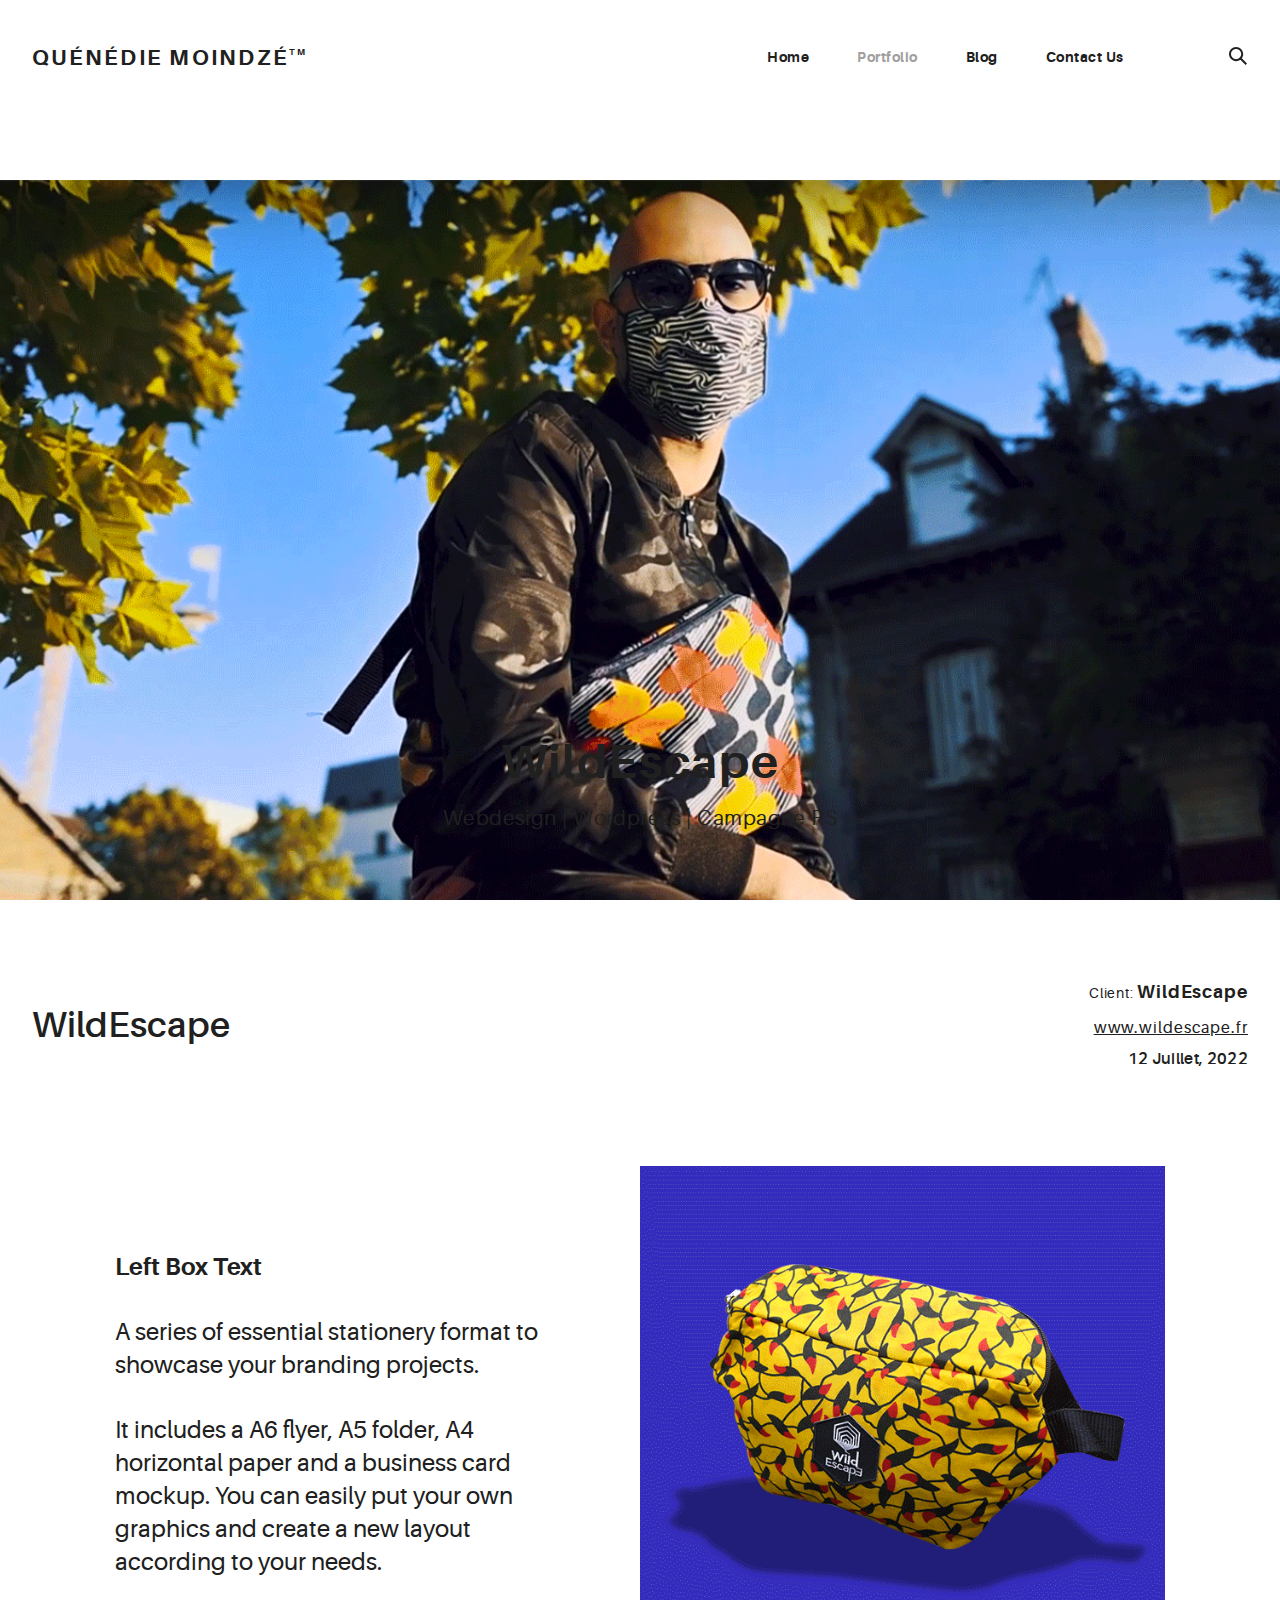
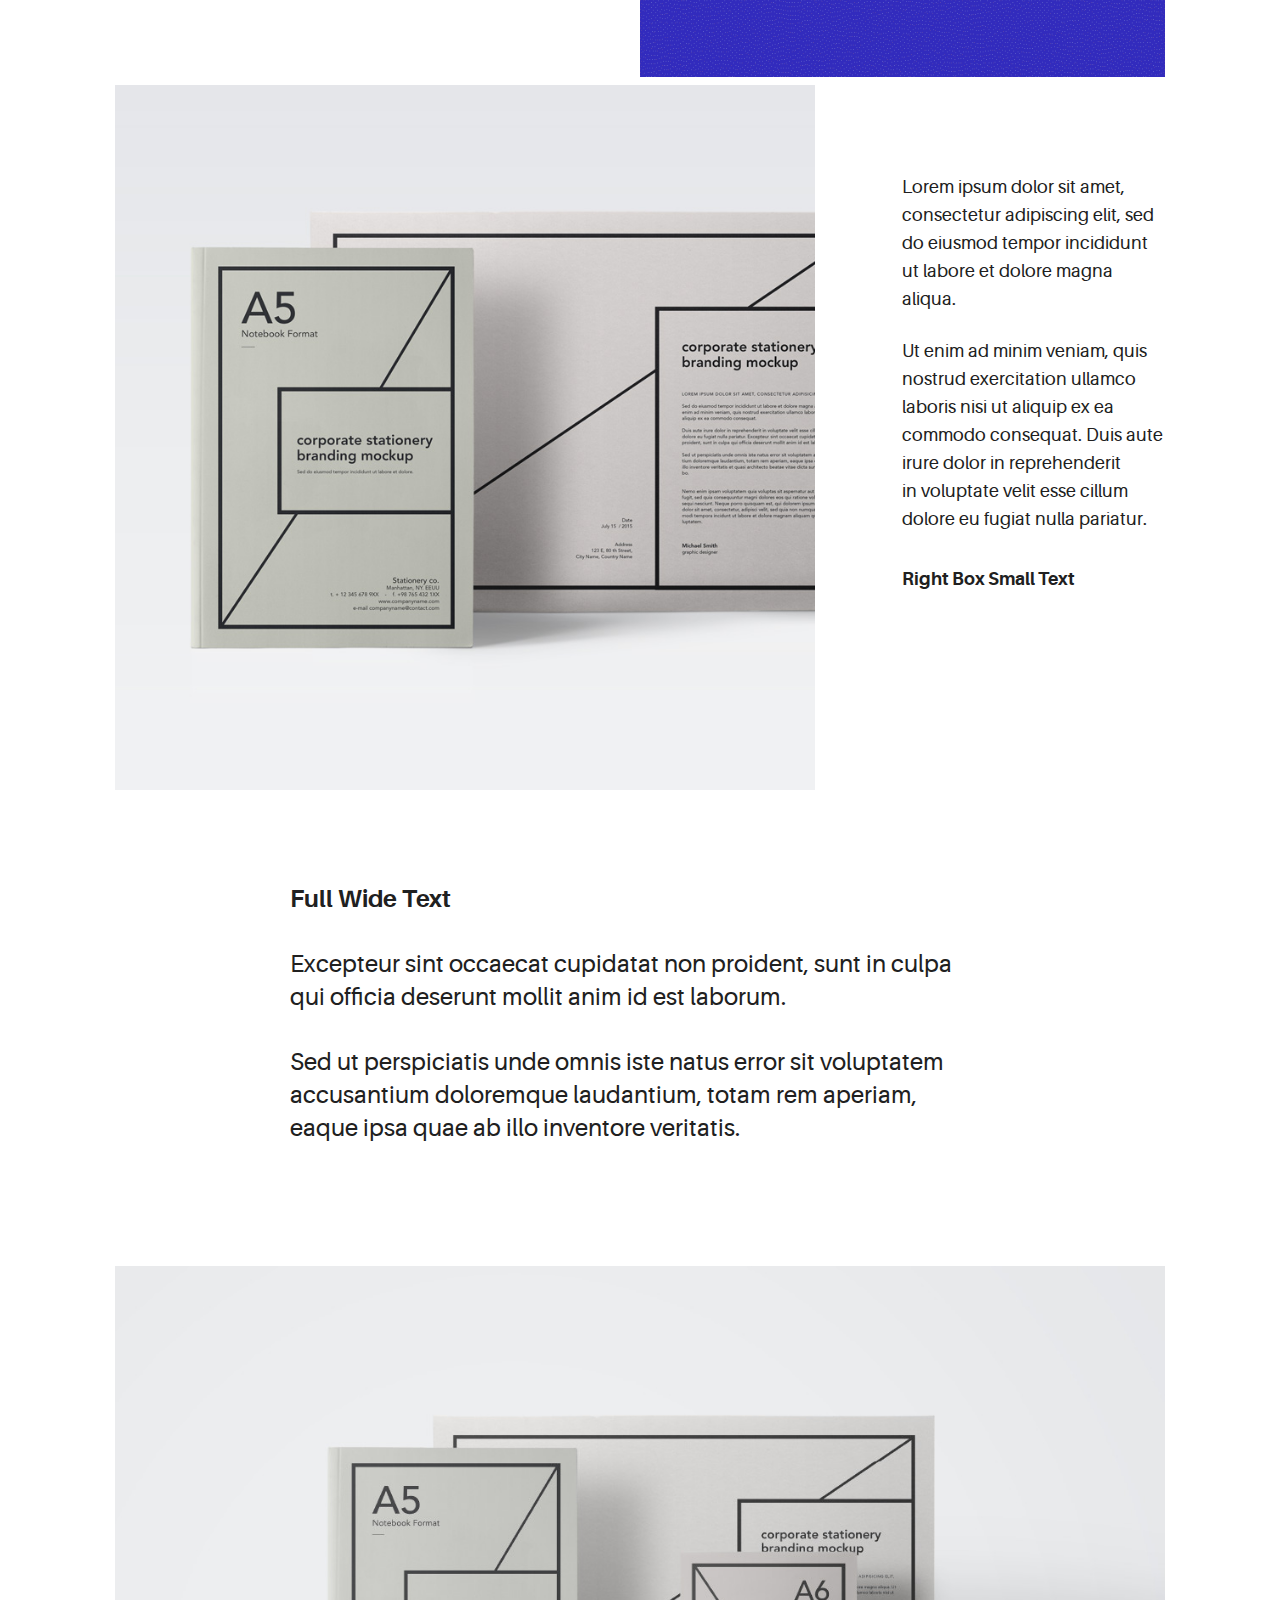
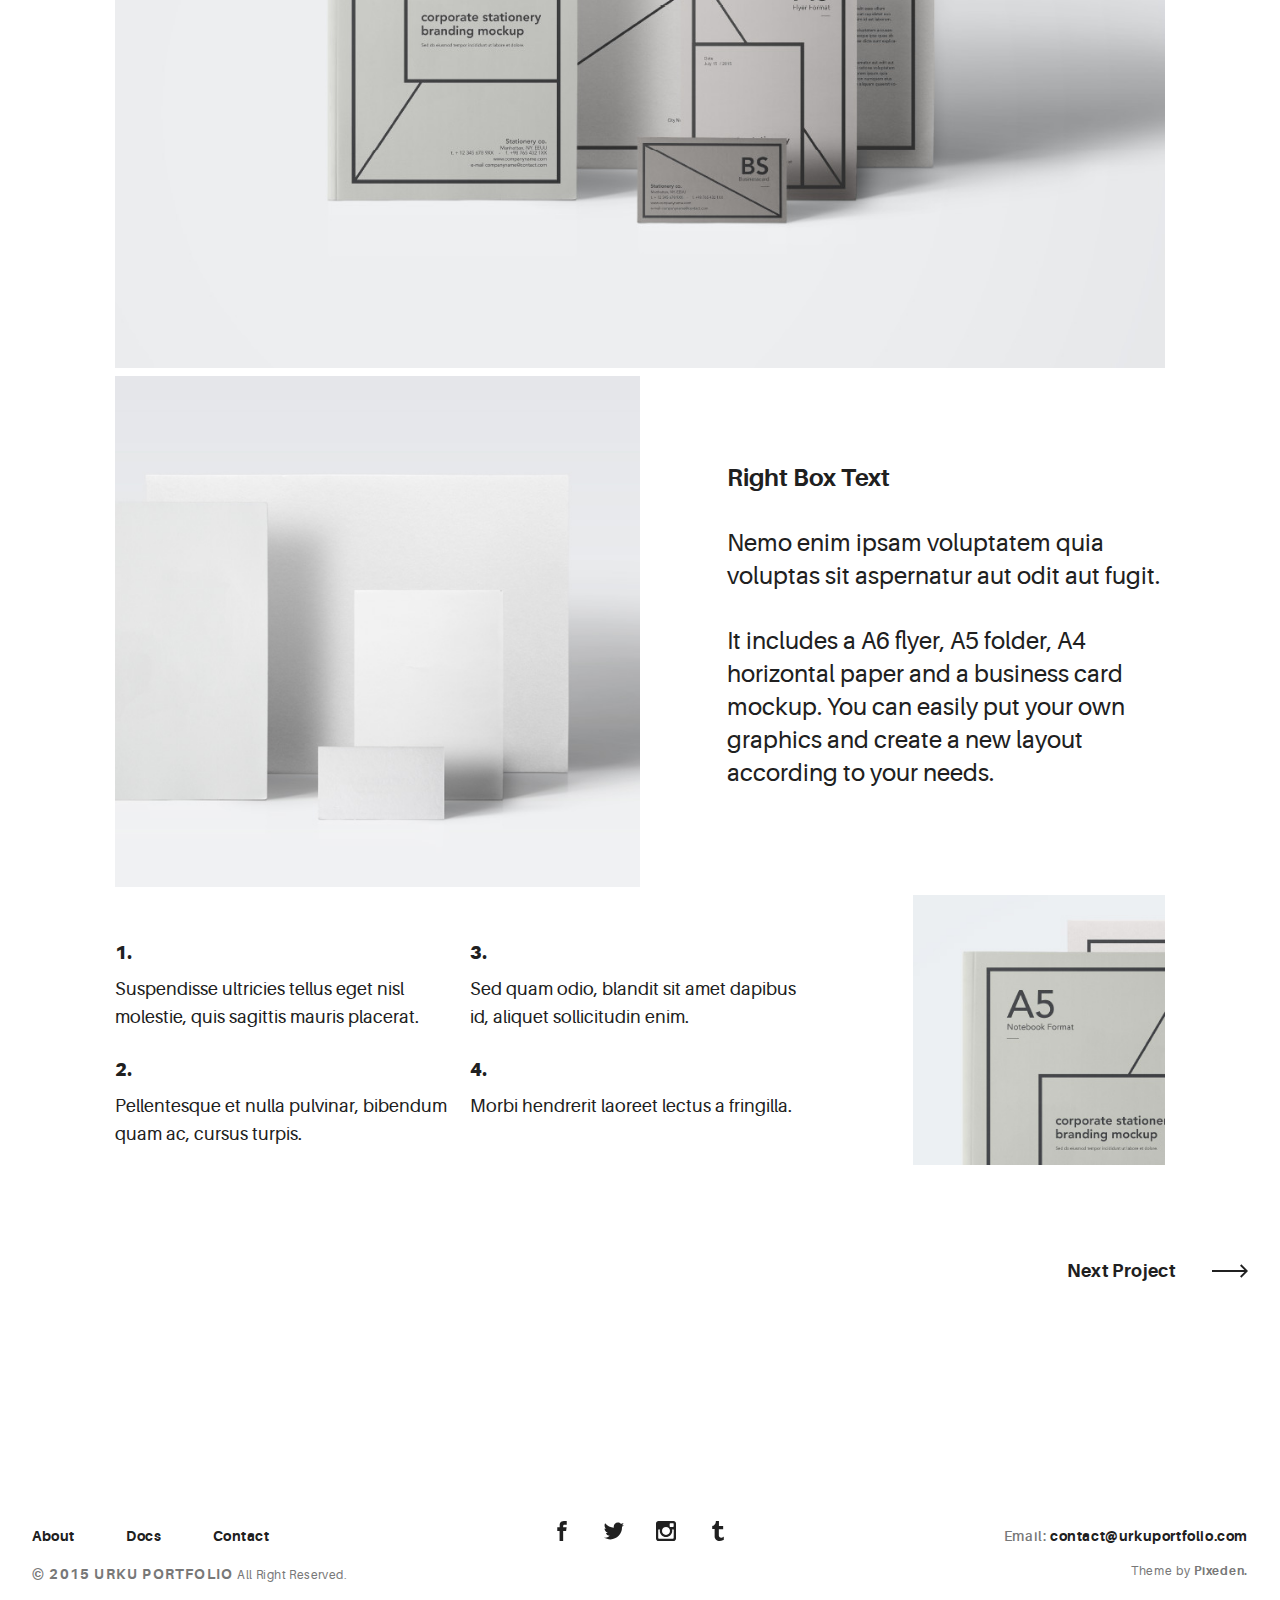
==== commit 21aefb56: "Wild" ====
--- a/wildescape.html
+++ b/wildescape.html
@@ -73,7 +73,7 @@
             <p class="ae-eta">A series of essential stationery format to showcase your branding projects. </p>
             <p class="ae-eta">It includes a A6 flyer, A5 folder, A4 horizontal paper and a business card mockup. You can easily put your own graphics and create a new layout according to your needs.</p>
           </div>
-          <div class="ae-grid__item item-lg-6 item-lg--offset-1"><img src="assets/img/inner-1.jpg" alt="Urku Portfolio"></div>
+          <div class="ae-grid__item item-lg-6 item-lg--offset-1"><img src="assets/img/WildEscape_pageInterieur_inner-1.gif" alt="Urku Portfolio"></div>
         </div>
         <div class="ae-grid ae-grid--collapse">
           <div class="ae-grid__item item-lg-8"><img src="assets/img/inner-2.jpg" alt="Urku Portfolio"></div>
--- a/assets/css/urku.css
+++ b/assets/css/urku.css
@@ -1350,18 +1350,19 @@
 }
 
 .item-inside-1 {
-  background-image: url("../img/wildEscape.gif");
+  background-image: url("../img/w.gif");
   background-position: 50% 100%;
   background-size: 350%;
 }
 @media only screen and (-webkit-min-device-pixel-ratio: 1.5), only screen and (min--moz-device-pixel-ratio: 1.5), only screen and (-o-min-device-pixel-ratio: 3/2), only screen and (min-device-pixel-ratio: 1.5) {
   .item-inside-1 {
-    background-image: url("../img/project-1h.jpg");
+    background-image: url("../img/w.gif");
   }
 }
 @media (min-width: 40em) {
   .item-inside-1 {
-    background-size: 150%;
+    background-size: contain;
+    background-repeat: no-repeat;
   }
 }
 
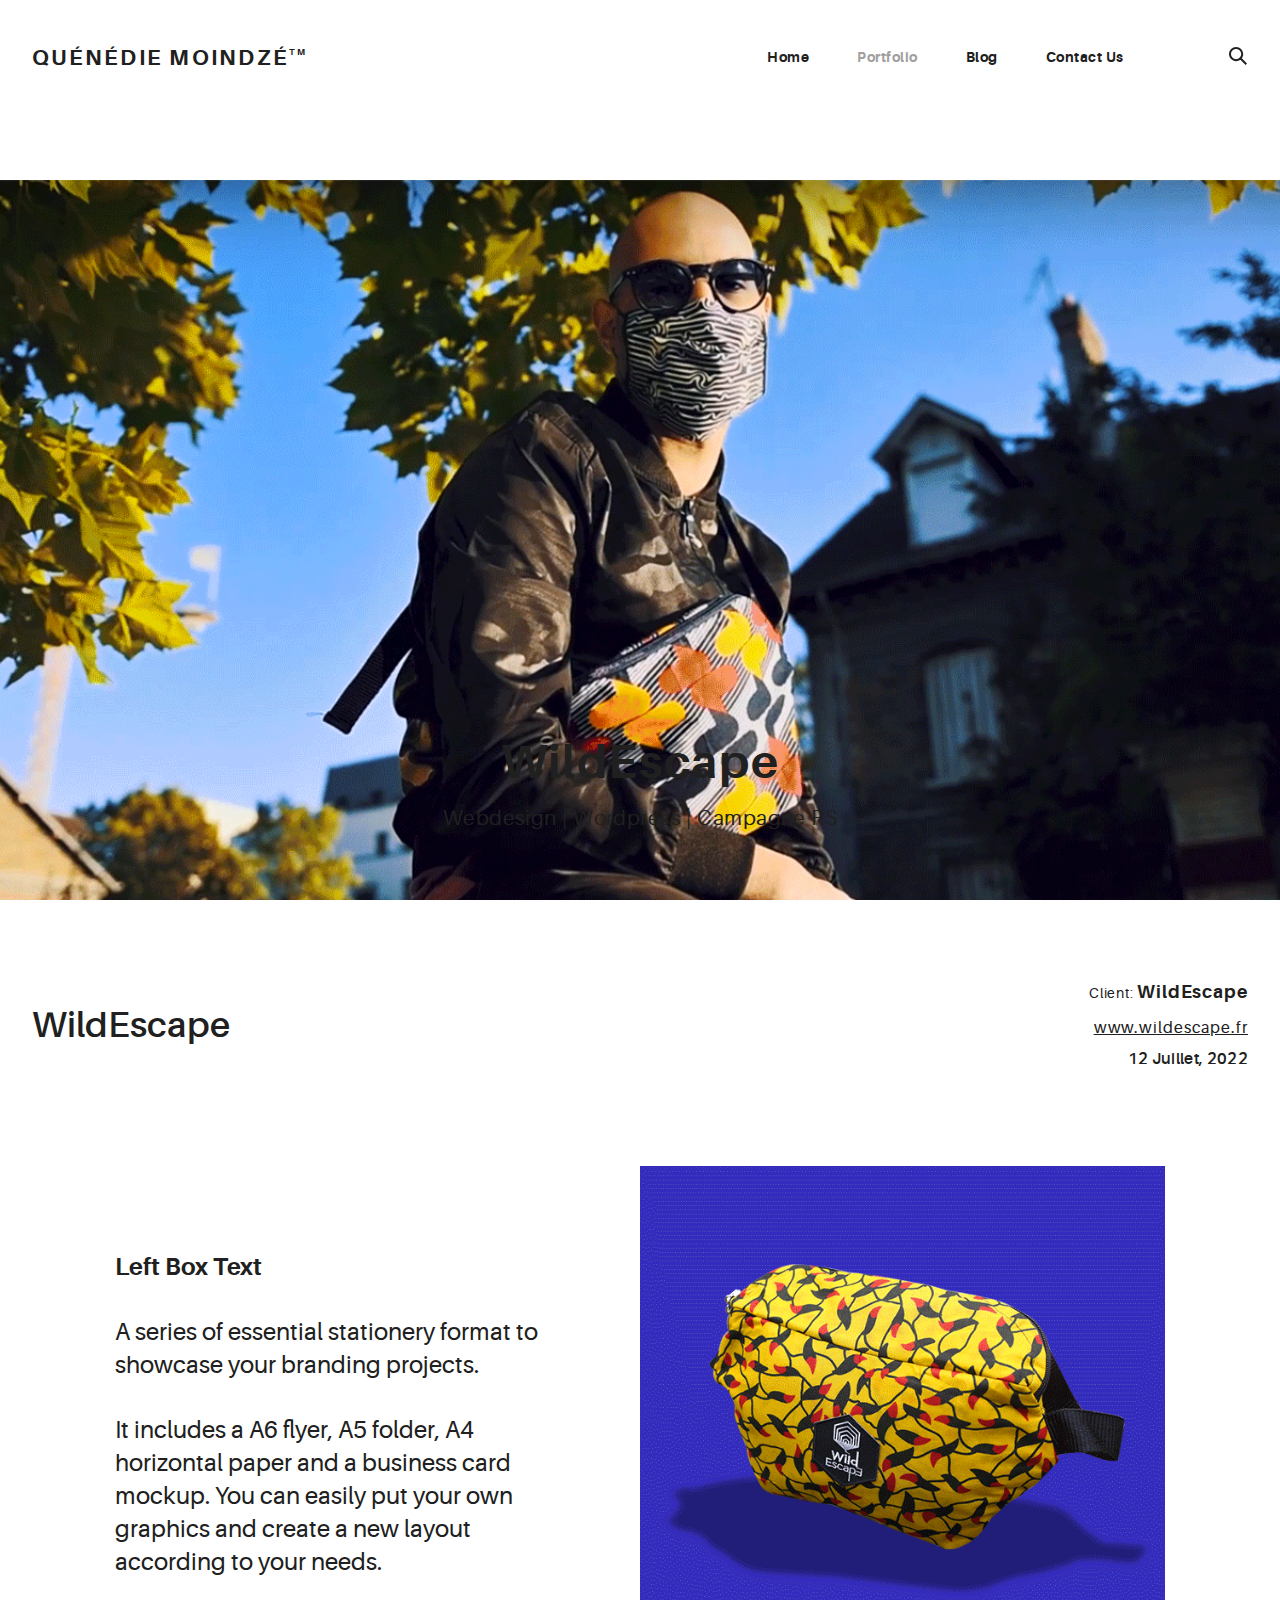
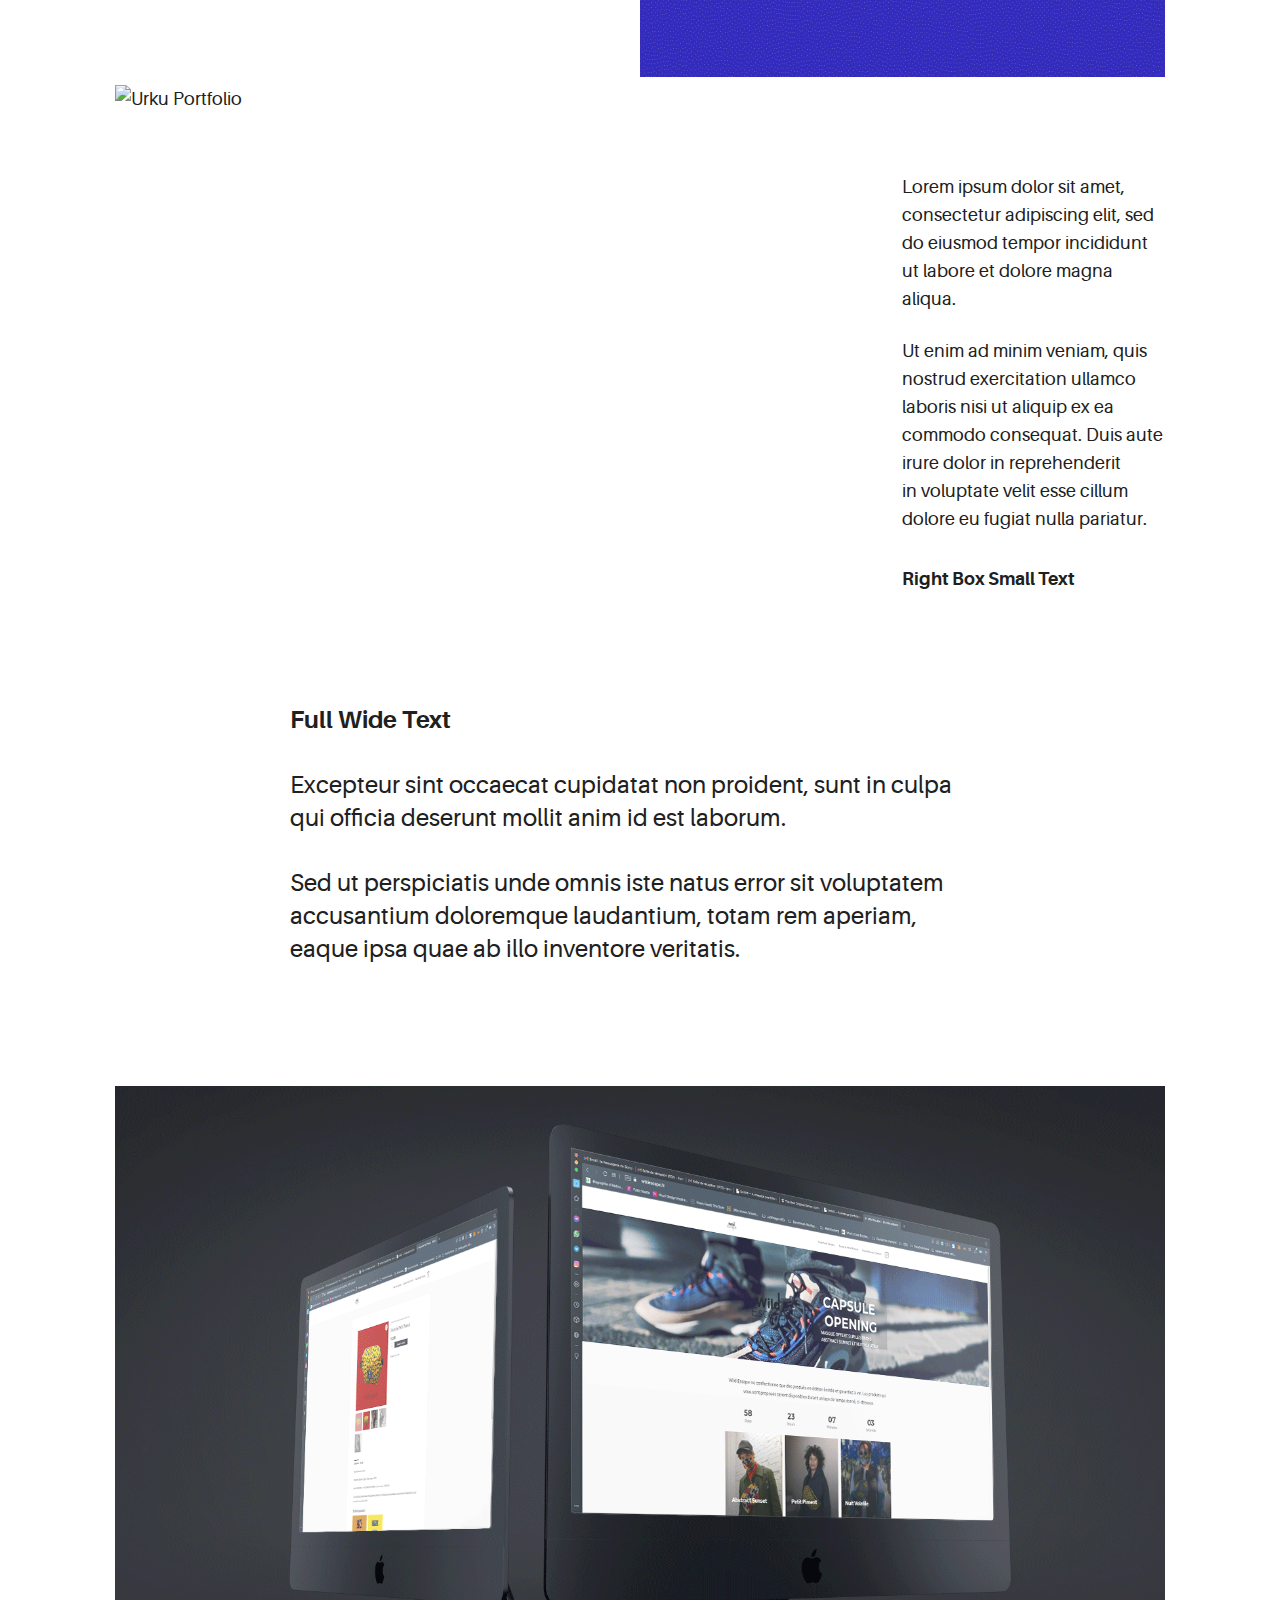
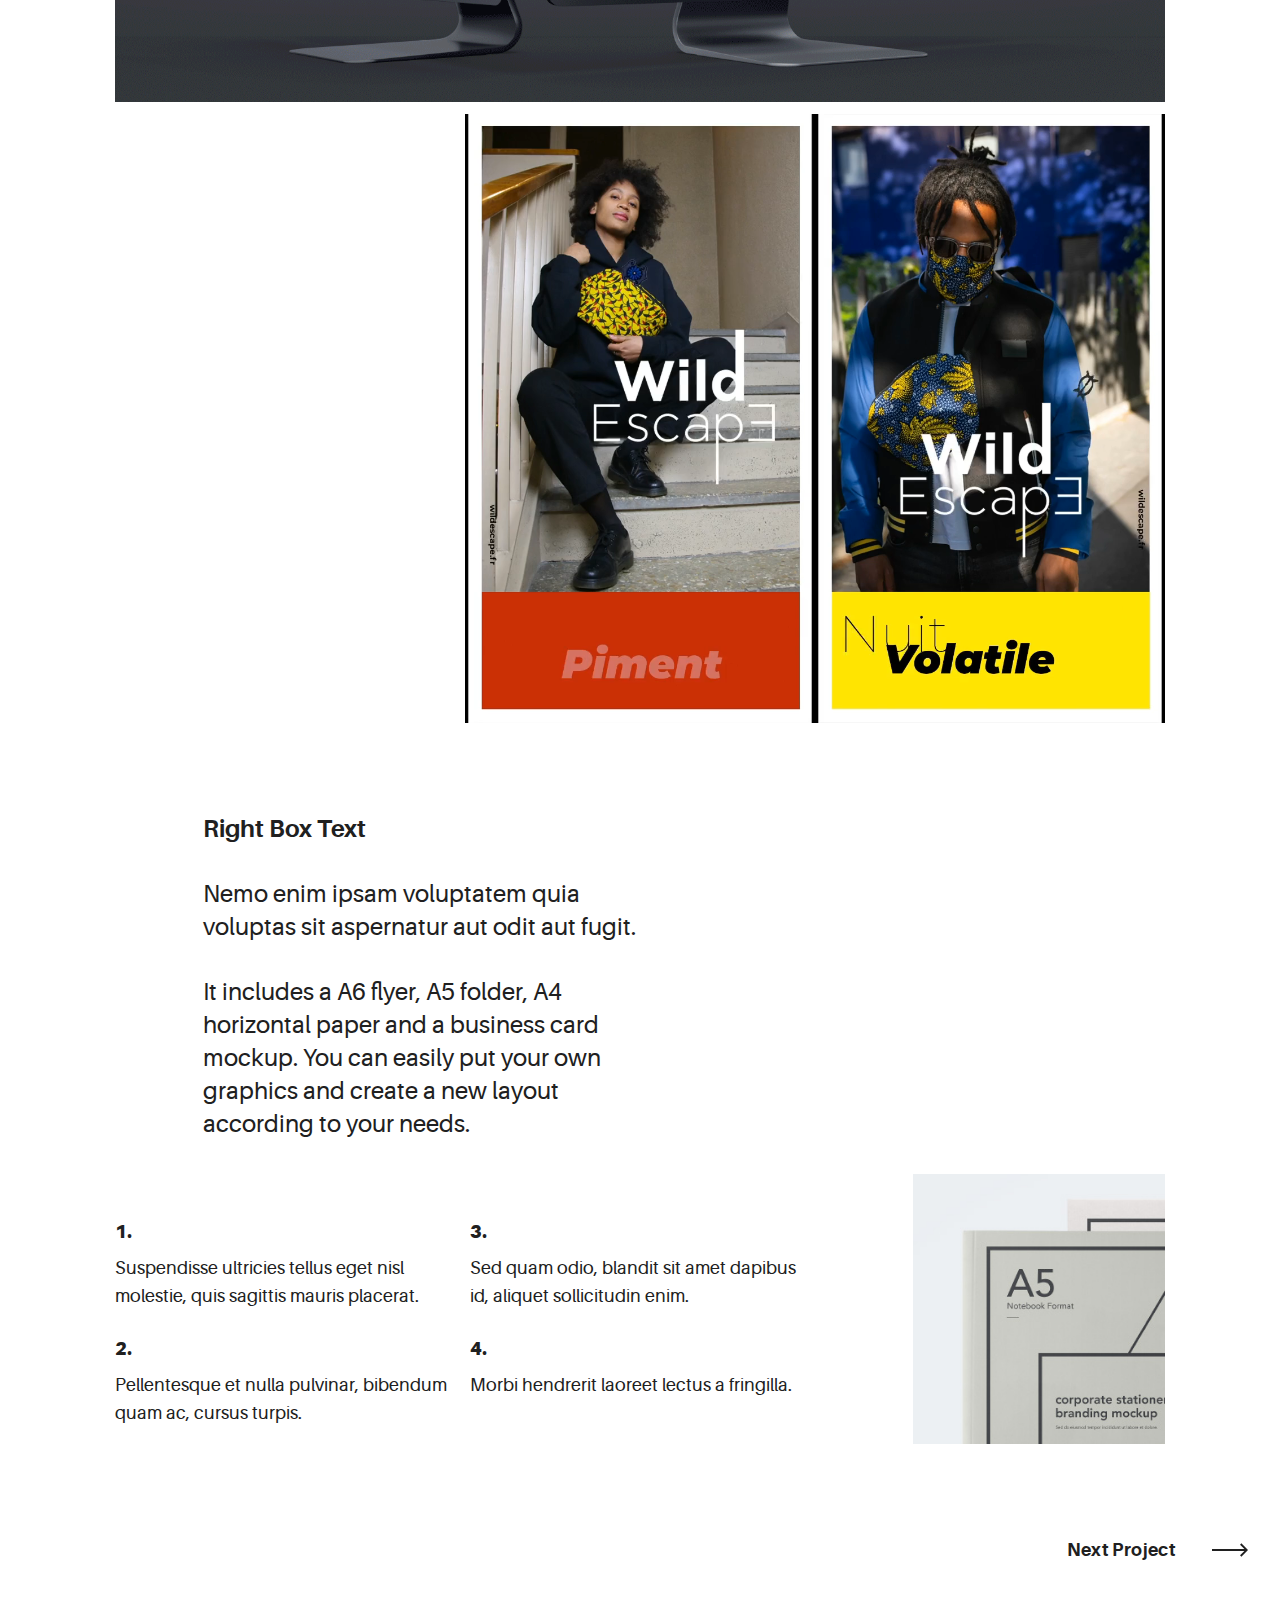
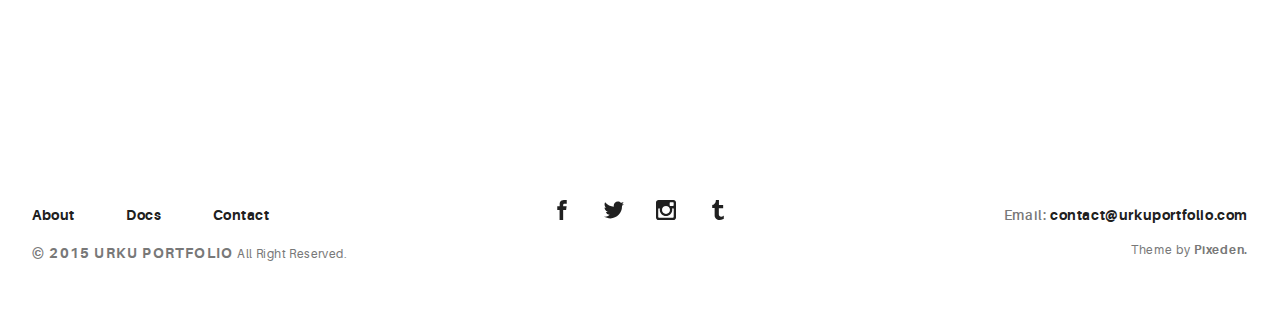
==== commit 5c9e3104: "MàJ page wildEscape" ====
--- a/wildescape.html
+++ b/wildescape.html
@@ -76,7 +76,7 @@
           <div class="ae-grid__item item-lg-6 item-lg--offset-1"><img src="assets/img/WildEscape_pageInterieur_inner-1.gif" alt="Urku Portfolio"></div>
         </div>
         <div class="ae-grid ae-grid--collapse">
-          <div class="ae-grid__item item-lg-8"><img src="assets/img/inner-2.jpg" alt="Urku Portfolio"></div>
+          <div class="ae-grid__item item-lg-8"><img src="assets/img/WildEscape_pageInterieur_inner-2.gif" alt="Urku Portfolio"></div>
           <div class="ae-grid__item item-lg-3 item-lg--offset-1 au-lg-ptp-1">
             <p>Lorem ipsum dolor sit amet, consectetur adipiscing elit, sed do eiusmod tempor incididunt ut labore et dolore magna aliqua. </p>
             <p class="au-mb-3">Ut enim ad minim veniam, quis nostrud exercitation ullamco laboris nisi ut aliquip ex ea commodo consequat. Duis aute irure dolor in reprehenderit <br>in voluptate velit esse cillum dolore eu fugiat nulla pariatur. </p>
@@ -91,10 +91,24 @@
           </div>
         </div>
         <div class="ae-grid ae-grid--collapse">
-          <div class="ae-grid__item item-lg--auto"><img src="assets/img/project-1.jpg" alt="Urku Portfolio"></div>
+          <div class="ae-grid__item item-lg--auto"><img src="assets/img/WildEscape_pageInterieur_project.gif" alt="Urku Portfolio"></div>
         </div>
         <div class="ae-grid ae-grid--collapse">
-          <div class="ae-grid__item item-lg-6"><img src="assets/img/inner-3.jpg" alt="Urku Portfolio"></div>
+          <div class="ae-grid__item item-lg-4">
+            <video autoplay="true" loop="true" width="100%" height="100%">
+            <source src="assets/video/DA_001.mp4" type="video/mp4">
+          </video>
+          </div>
+          <div class="ae-grid__item item-lg-4">
+            <video autoplay="true" loop="true" width="100%" height="100%">
+            <source src="assets/video/DA_002.mp4" type="video/mp4">
+          </video>
+          </div>
+          <div class="ae-grid__item item-lg-4">
+            <video autoplay="true" loop="true" width="100%" height="100%">
+            <source src="assets/video/DA_003.mp4" type="video/mp4">
+          </video>
+          </div>
           <div class="ae-grid__item item-lg-5 item-lg--offset-1 au-lg-ptp-1">
             <h4 class="ae-u-bolder">Right Box Text</h4>
             <p class="ae-eta">Nemo enim ipsam voluptatem quia voluptas sit aspernatur aut odit aut fugit.</p>
